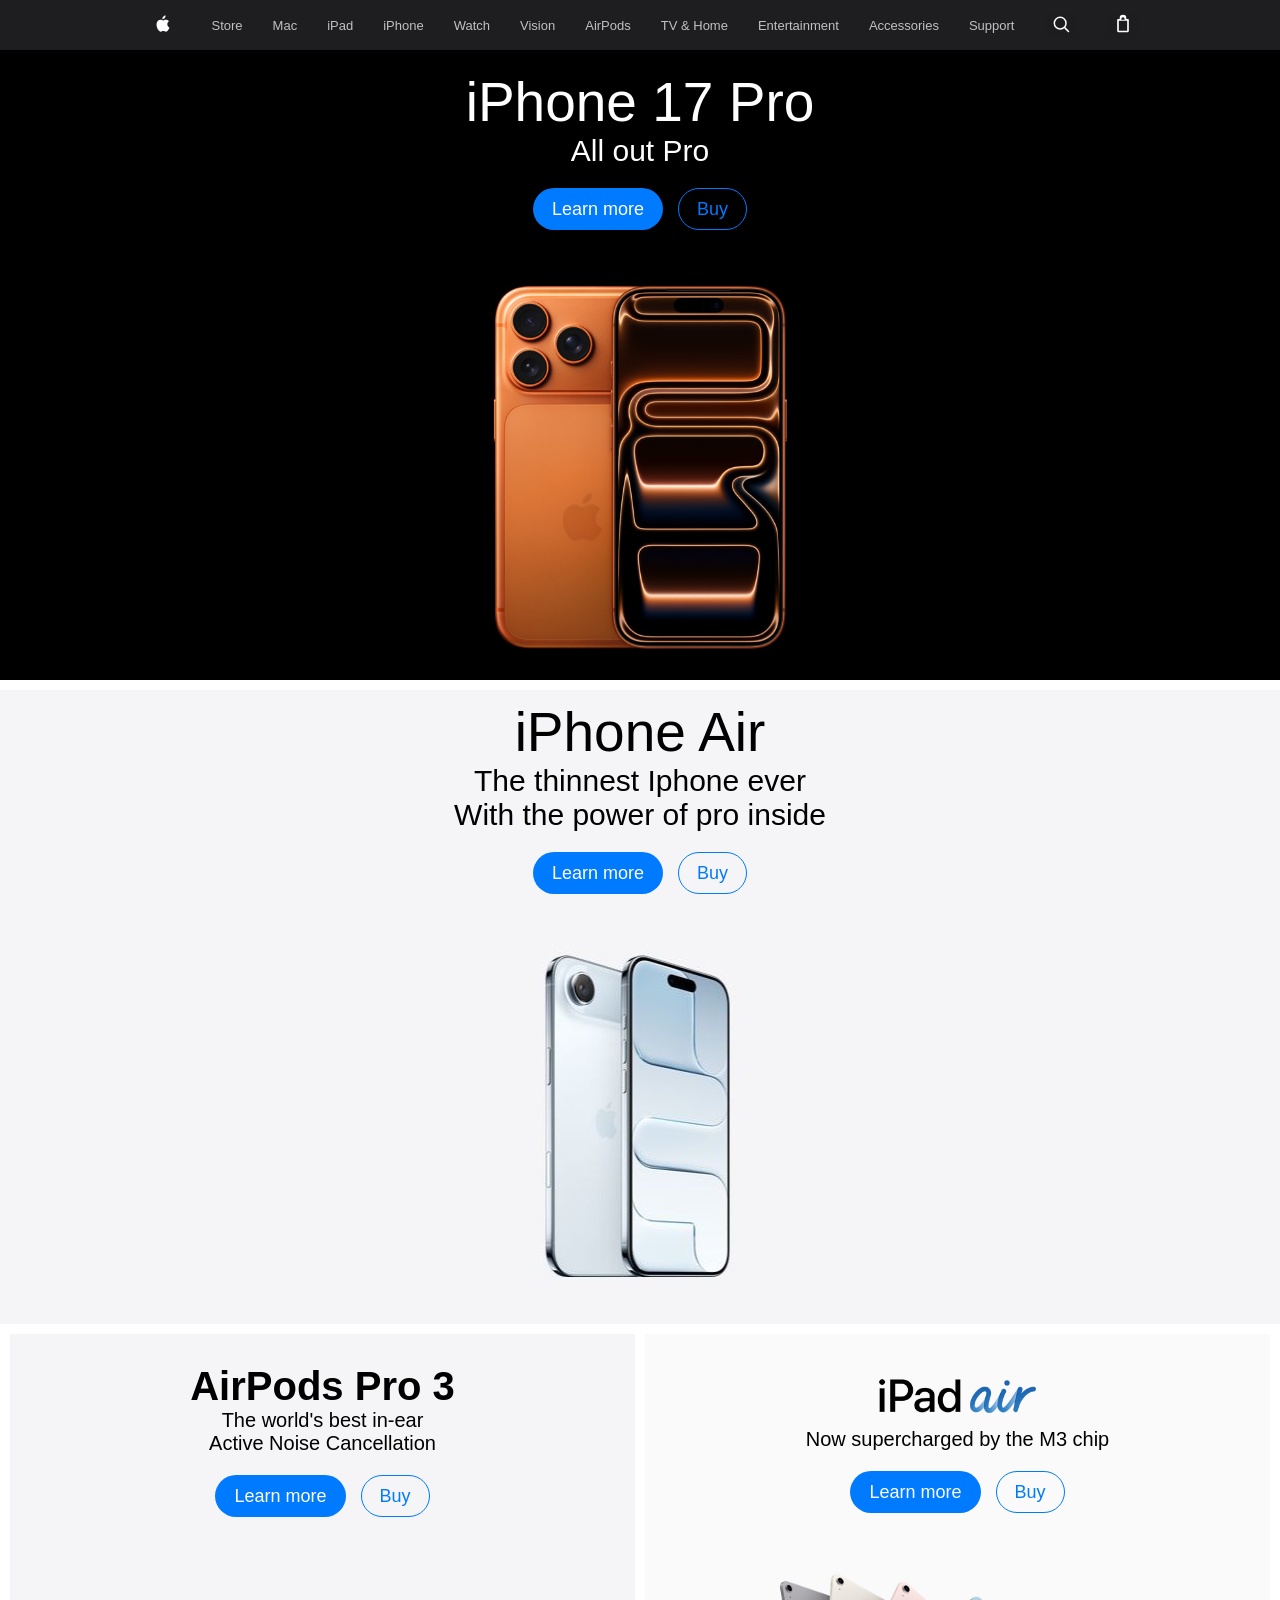
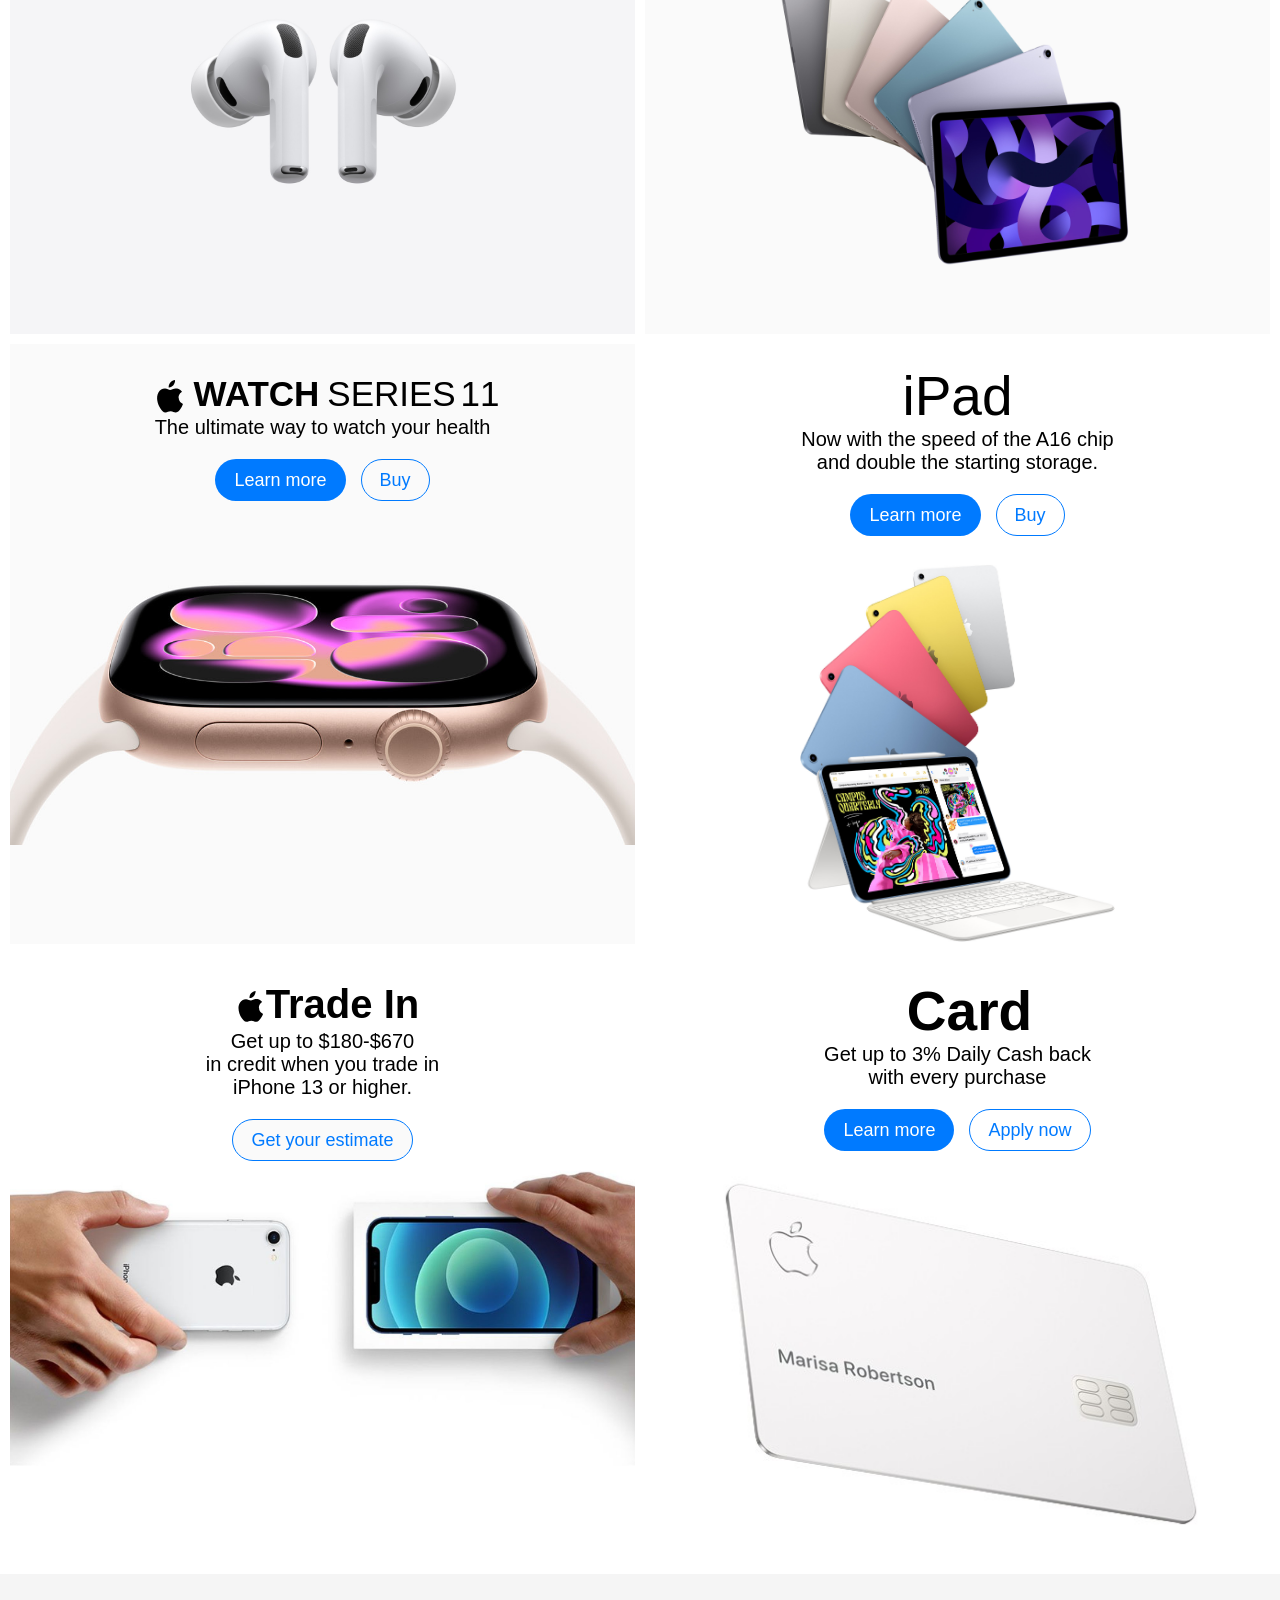
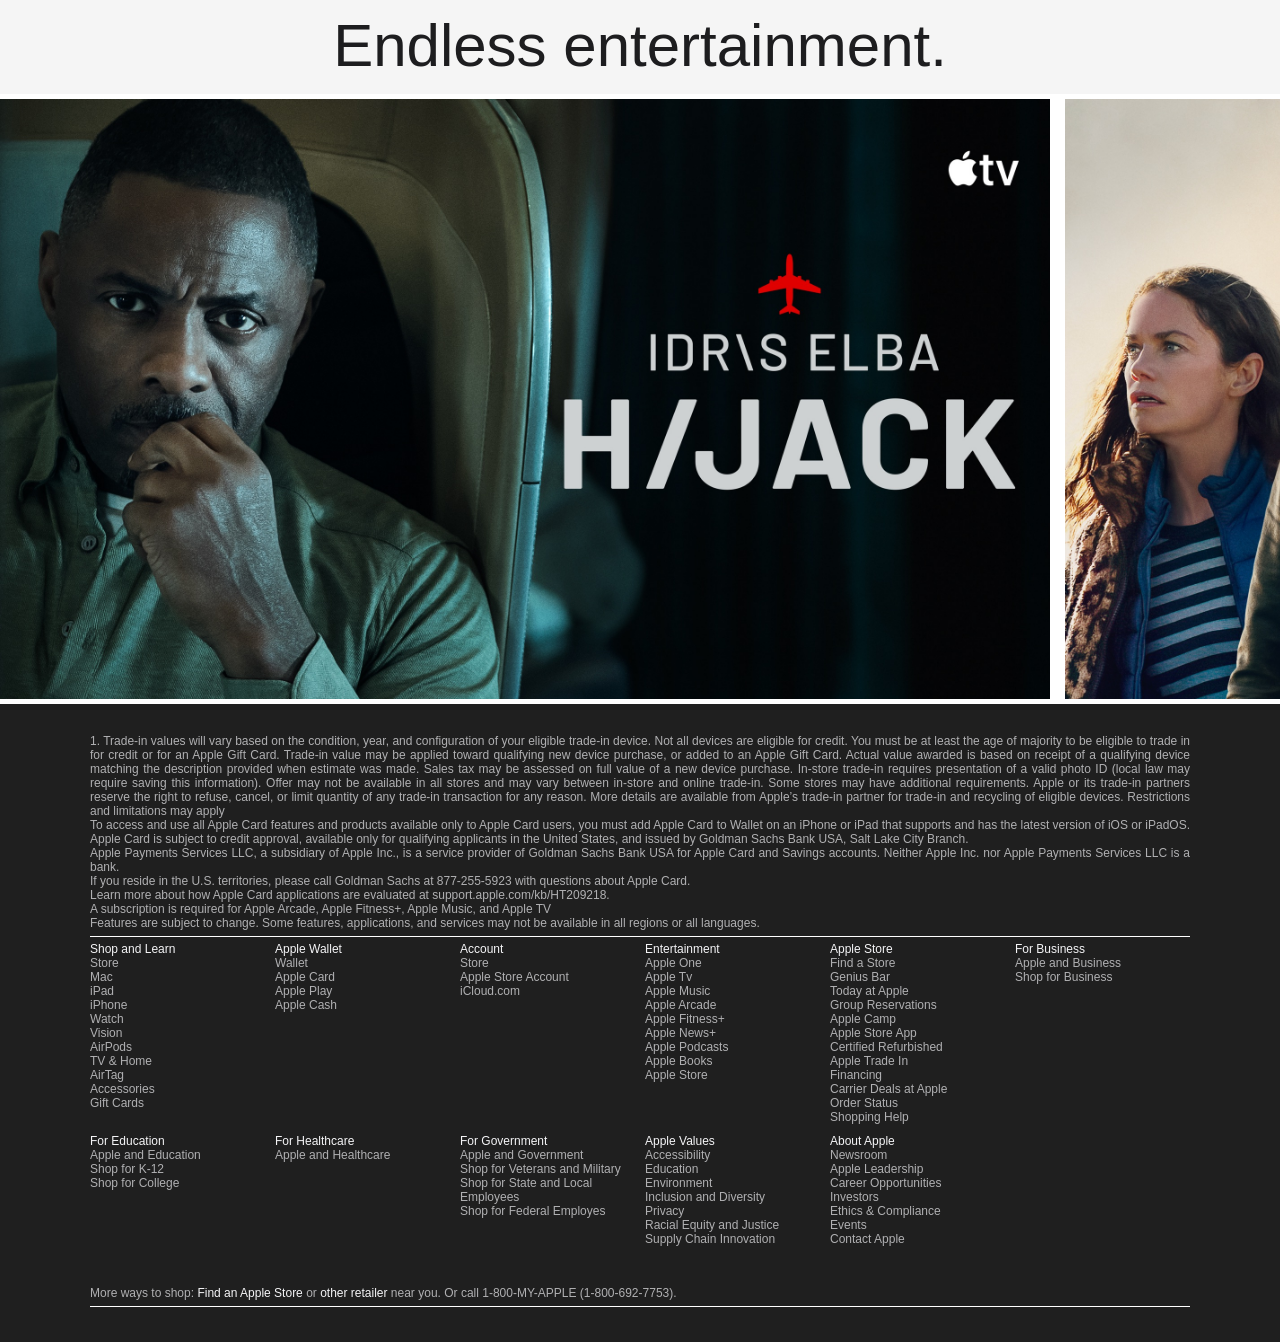
==== index.html @ 79d992a3 "reanamin index" ====
<!DOCTYPE html>
<html lang="en">
<head>
  <meta charset="UTF-8">
  <meta name="viewport" content="width=device-width, initial-scale=1.0">
  <meta property="og:title" content="Apple Practice Front Page">
  <meta property="og:description" content="Practice project of the Apple's front page website by: Rodrigo Silva">
  <meta property="og:url" content="https://mockupappleproject.com/page">  
  <link rel="stylesheet" href="Apple-content.css">
  <link rel="stylesheet" href="Apple-general.css">
  <link rel="stylesheet" href="Apple-header.css">
  <link rel="stylesheet" href="Apple-footer.css">
  <title>Apple Front Page Project</title>
</head>
<body>
  <header>
    <nav class="nav">
      <ul class="nav-list">
        <li><a href="https://www.apple.com/" class="apple-icon-link">
            <svg class="apple-icon" xmlns="http://www.w3.org/2000/svg" viewBox="0 0 24 24" width="24" height="24" fill="#ffffff" >
             <path d="M17.27 12.38c-.02-2.02 1.64-3 1.72-3.05-0.94-1.37-2.4-1.56-2.9-1.58-1.23-.13-2.39.73-3.01.73-.63 0-1.59-.71-2.61-.69-1.34.02-2.57.78-3.25 1.97-1.4 2.42-.36 6 1 7.96.67.96 1.47 2.03 2.53 2 1-.04 1.38-.65 2.59-.65s1.54.65 2.6.63c1.08-.02 1.76-.98 2.42-1.95.77-1.14 1.08-2.25 1.1-2.31-.02 0-2.1-.81-2.1-3.06zM14.69 6.1c.55-.68.92-1.63.82-2.58-.8.03-1.76.54-2.33 1.22-.51.59-.95 1.54-.83 2.46.88.07 1.79-.45 2.34-1.1z"/>
            </svg></a>
        </li>
        <li class="has-drpdwn">
          <a class="nav-item" href="https://www.apple.com/store">Store</a>
          <div class="mega-drp-dwn">
            <div class="inner-drp-dwn">   
              <ul class="lst col-1">
                <li class="lst-tlt">Shop</li>
                <li><a href="https://www.apple.com/store">Shop the Latest</a></li>
                <li><a href="https://www.apple.com/shop/buy-mac">Mac</a></li>
                <li><a href="https://www.apple.com/shop/buy-ipad">iPad</a></li>
                <li><a href="https://www.apple.com/shop/buy-iphone">iPhone</a></li>
                <li><a href="https://www.apple.com/shop/buy-watch">Apple Watch</a></li>
                <li><a href="https://www.apple.com/shop/buy-vision">Apple Vision Pro</a></li>
                <li><a href="https://www.apple.com/shop/airpods/accessories">AirPods</a></li>
                <li><a href="https://www.apple.com/shop/accessories/all">Accessories</a></li>
              </ul>
              <ul class="lst col-2">
                <li class="lst-tlt">Quick Links</li>
                <li><a href="https://www.apple.com/retail/">Find a Store</a></li>
                <li><a href="oDZRrYShIkSfJYSSNmMHMaXmVx_YIRAAAAMmh0dHBzOi8vc2VjdXJlOS5zdG9yZS5hcHBsZS5jb20vc2hvcC9vcmRlci9saXN0fHx8AAIBpLQB7_nMfScSdiYSg__yXMJvbhWqForeuVsyK2klyCc">Order Status</a></li>
                <li><a href="https://www.apple.com/shop/trade-in">Apple Trade In</a></li>
                <li><a href="https://www.apple.com/shop/browse/financing">Financing</a></li>
                <li><a href="https://www.apple.com/shop/personal-setup">Personal Setup</a></li>
              </ul>
              <ul class="lst col-3">
                <li class="lst-tlt">Shop Special Stores</li>
                <li><a href="https://www.apple.com/shop/refurbished">Certified Refurbished</a></li>
                <li><a href="https://www.apple.com/us-edu/store">Education</a></li>
                <li><a href="https://www.apple.com/retail/business/">Business</a></li>
                <li><a href="https://www.apple.com/shop/browse/home/veterans_military">Veterans abd Military</a></li>
                <li><a href="https://www.apple.com/government/">Government</a></li>
              </ul>
            </div>
          </div>          
        </li>
         <li class="has-drpdwn">
          <a class="nav-item" href="https://www.apple.com/mac/" >Mac</a>
           <div class="mega-drp-dwn">
            <div class="inner-drp-dwn">   
              <ul class="lst col-1">
                <li class="lst-tlt">Explore Mac</li>
                <li><a href="https://www.apple.com/mac/">Explore All Mac</a></li>
                <li><a href="https://www.apple.com/macbook-air/">MacBook Air</a></li>
                <li><a href="https://www.apple.com/macbook-pro/">MacBook Pro</a></li>
                <li><a href="https://www.apple.com/imac/">iMac</a></li>
                <li><a href="https://www.apple.com/mac-mini/">Mac Mini</a></li>
                <li><a href="https://www.apple.com/mac-studio/">Mac Studio</a></li>
                <li><a href="https://www.apple.com/mac-pro/">Mac Pro</a></li>
                <li><a href="https://www.apple.com/displays/">Displays</a></li>
                <li class="lst-dtl"><a href="https://www.apple.com/mac/compare/">Compare Mac</a></li>
                <li class="lst-dtl"><a href="https://www.apple.com/mac/mac-does-that/">Switch from PC to Mac</a></li>
              </ul>
              <ul class="lst col-2">
                <li class="lst-tlt">Shop Mac</li>
                <li><a href="https://www.apple.com/shop/buy-mac">Shop Mac</a></li>
                <li><a href="https://www.apple.com/mac/best-mac/#usage">Help Me Choose</a></li>
                <li><a href="https://www.apple.com/shop/mac/accessories">Mac Accessories</a></li>
                <li><a href="https://www.apple.com/shop/trade-in#mac">Apple Trade In</a></li>
                <li><a href="https://www.apple.com/shop/browse/financing">Financing</a></li>
                <li><a href="https://www.apple.com/shop/personal-setup">Personal Setup</a></li>
              </ul>
              <ul class="lst col-3">
                <li class="lst-tlt">More From Mac</li>
                <li><a href="https://support.apple.com/mac?cid=gn-ols-mac-psp-prodfly">Mac Support</a></li>
                <li><a href="https://www.apple.com/applecare/?filter=mac">AppleCare</a></li>
                <li><a href="https://www.apple.com/os/macos/">masOS Tahoe</a></li>
                <li><a href="https://www.apple.com/apple-intelligence/">Apple Intelligence</a></li>
                <li><a href="https://www.apple.com/apps/">Apps By Apple</a></li>
                <li><a href="https://www.apple.com/macos/continuity/">Better with Iphone</a></li>
                <li><a href="https://www.apple.com/icloud/">iCloud+</a></li>
                <li><a href="https://www.apple.com/business/mac-does-that/">Mac for Business</a></li>
                <li><a href="https://www.apple.com/education/">Education</a></li>
              </ul>
            </div>
          </div>
        </li>
        <li class="has-drpdwn">
          <a class="nav-item" href="https://www.apple.com/ipad/">iPad</a>
          <div class="mega-drp-dwn">
            <div class="inner-drp-dwn">   
              <ul class="lst col-1">
                <li class="lst-tlt">Explore iPad</li>
                <li><a href="https://www.apple.com/ipad/">Explore All iPad</a></li>
                <li><a href="https://www.apple.com/ipad-pro/">iPad Pro</a></li>
                <li><a href="https://www.apple.com/ipad-air/">iPad Air</a></li>
                <li><a href="https://www.apple.com/ipad-11/">iPad</a></li>
                <li><a href="https://www.apple.com/ipad-mini/">iPad Mini</a></li>
                <li><a href="https://www.apple.com/apple-pencil/">Apple Pencil</a></li>
                <li><a href="https://www.apple.com/ipad-keyboards/">Keyboards</a></li>
                <li class="lst-dtl"><a href="https://www.apple.com/ipad/compare/">Compare iPad</a></li>
              </ul>
              <ul class="lst col-2">
                <li class="lst-tlt">Shop iPad</li>
                <li><a href="https://www.apple.com/shop/buy-ipad">Shop iPad</a></li>
                <li><a href="https://www.apple.com/shop/ipad/accessories">iPad Accessories</a></li>
                <li><a href="https://www.apple.com/shop/trade-in#ipad">Apple Trade In</a></li>
                <li><a href="https://www.apple.com/shop/browse/financing">Financing</a></li>
                <li><a href="https://www.apple.com/shop/personal-setup">Personal Setup</a></li>
              </ul>
              <ul class="lst col-3">
                <li class="lst-tlt">More From iPad</li>
                <li><a href="https://support.apple.com/ipad?cid=gn-ols-ipad-psp-prodfly">iPad Support</a></li>
                <li><a href="https://www.apple.com/applecare/?filter=ipad">AppleCare</a></li>
                <li><a href="https://www.apple.com/os/ipados/">iPadOS 26</a></li>
                <li><a href="https://www.apple.com/apple-intelligence/">Apple Intelligence</a></li>
                <li><a href="https://www.apple.com/apps/">Apps By Apple</a></li>
                <li><a href="https://www.apple.com/icloud/">iCloud+</a></li>
                <li><a href="https://www.apple.com/education/">Education</a></li>
              </ul>
            </div>
          </div>
        </li>
        <li class="has-drpdwn">
          <a class="nav-item" href="https://www.apple.com/iphone/">iPhone</a>
          <div class="mega-drp-dwn">
            <div class="inner-drp-dwn">   
              <ul class="lst col-1">
                <li class="lst-tlt">Explore iPhone</li>
                <li><a href="https://www.apple.com/iphone/">Explore All iPhone</a></li>
                <li><a href="https://www.apple.com/iphone-17-pro/">iPhone 17 Pro</a></li>
                <li><a href="https://www.apple.com/iphone-air/">iPhone Air</a></li>
                <li><a href="https://www.apple.com/iphone-17/">iPhone 17</a></li>
                <li><a href="https://www.apple.com/shop/buy-iphone/iphone-16">iPhone 16</a></li>
                <li><a href="https://www.apple.com/iphone-16e/">iPhone 16e</a></li>
                <li class="lst-dtl"><a href="https://www.apple.com/iphone/compare/">Compare iPhone</a></li>
                <li class="lst-dtl"><a href="https://www.apple.com/iphone/switch/">Switch from Android</a></li>
              </ul>
              <ul class="lst col-2">
                <li class="lst-tlt">Shop iPhone</li>
                <li><a href="https://www.apple.com/shop/buy-iphone">Shop iPhone</a></li>
                <li><a href="https://www.apple.com/shop/iphone/accessories">iPhone Accessories</a></li>
                <li><a href="https://www.apple.com/shop/trade-in#iphone">Apple Trade In</a></li>
                <li><a href="https://www.apple.com/shop/buy-iphone/carrier-offers">Carrier Deals at Apple</a></li>
                <li><a href="https://www.apple.com/shop/browse/financing">Financing</a></li>
                <li><a href="https://www.apple.com/shop/personal-setup">Personal Setup</a></li>
              </ul>
              <ul class="lst col-3">
                <li class="lst-tlt">More From iPhone</li>
                <li><a href="https://support.apple.com/iphone?cid=gn-ols-iphone-psp-prodfly">iPhone Support</a></li>
                <li><a href="https://www.apple.com/applecare/?filter=iphone">AppleCare</a></li>
                <li><a href="https://www.apple.com/os/ios/">IOS 26</a></li>
                <li><a href="https://www.apple.com/apple-intelligence/">Apple Intelligence</a></li>
                <li><a href="https://www.apple.com/apps/">Apps By Apple</a></li>
                <li><a href="https://www.apple.com/privacy/">Iphone Privacy</a></li>
                <li><a href="https://www.apple.com/macos/continuity/">Better with Mac</a></li>
                <li><a href="https://www.apple.com/icloud/">iCloud+</a></li>
                <li><a href="https://www.apple.com/wallet/">Wallet, Pay, Card</a></li>
                <li><a href="https://www.apple.com/siri/">Siri</a></li>
              </ul>
            </div>
          </div>
        </li>
        <li class="has-drpdwn">
          <a class="nav-item" href="https://www.apple.com/watch/">Watch</a>
          <div class="mega-drp-dwn">
            <div class="inner-drp-dwn">   
              <ul class="lst col-1">
                <li class="lst-tlt">Explore Watch</li>
                <li><a href="#">Explore All Apple Watch</a></li>
                <li><a href="#">Apple Watch Series 11</a></li>
                <li><a href="#">Apple Watch SE3</a></li>
                <li><a href="#">Apple Watch Ultra 3</a></li>
                <li><a href="#">Apple Watch Nike</a></li>
                <li><a href="#">Apple Watch Hermès</a></li>
                <li class="lst-dtl"><a href="#">Compare Watch</a></li>
                <li class="lst-dtl"><a href="#">Why Apple Watch</a></li>
              </ul>
              <ul class="lst col-2">
                <li class="lst-tlt">Shop Watch</li>
                <li><a href="#">Shop Apple Watch</a></li>
                <li><a href="#">Apple Watch Bands</a></li>
                <li><a href="#">Apple Watch Accessories</a></li>
                <li><a href="#">Apple Trade In</a></li>
                <li><a href="#">Financing</a></li>
                <li><a href="#">Personal Setup</a></li>
              </ul>
              <ul class="lst col-3">
                <li class="lst-tlt">More From Watch</li>
                <li><a href="#">Apple Watch Support</a></li>
                <li><a href="#">AppleCare</a></li>
                <li><a href="#">watchOS 26</a></li>
                <li><a href="#">Apple Watch for Your Kids</a></li>
                <li><a href="#">Apps By Apple</a></li>
                <li><a href="#">Apple Fitness+</a></li>
                <li><a href="#">Better with Mac</a></li>
              </ul>
            </div>
          </div>
        </li>
        <li class="has-drpdwn">
          <a class="nav-item" href="https://www.apple.com/apple-vision-pro/">Vision</a>
                    <div class="mega-drp-dwn">
            <div class="inner-drp-dwn">   
              <ul class="lst col-1">
                <li class="lst-tlt">Explore Vision</li>
                <li><a href="#">Explore Apple Vision Pro</a></li>
                <li class="lst-dtl"><a href="#">Tech Specs</a></li>
              </ul>
              <ul class="lst col-2">
                <li class="lst-tlt">Shop Vision</li>
                <li><a href="#">Shop Apple Vision Pro</a></li>
                <li><a href="#">Apple Vision Pro Accessories</a></li>
                <li><a href="#">Book a Demo</a></li>
                <li><a href="#">Financing</a></li>
                <li><a href="#">Personal Setup</a></li>
              </ul>
              <ul class="lst col-3">
                <li class="lst-tlt">More From Vision</li>
                <li><a href="#">Apple Vision Pro Support</a></li>
                <li><a href="#">AppleCare</a></li>
                <li><a href="#">visionOS 26</a></li>
              </ul>
            </div>
          </div>
        </li>
        <li class="has-drpdwn">
          <a class="nav-item" href="https://www.apple.com/airpods/">AirPods</a>
          <div class="mega-drp-dwn">
            <div class="inner-drp-dwn">   
              <ul class="lst col-1">
                <li class="lst-tlt">Explore AirPods</li>
                <li><a href="#">Explore All AirPods</a></li>
                <li><a href="#">AirPods 4</a></li>
                <li><a href="#">AirPods Pro 3</a></li>
                <li><a href="#">AirPods Max</a></li>
                <li class="lst-dtl"><a href="#">Compare AirPods</a></li>
              </ul>
              <ul class="lst col-2">
                <li class="lst-tlt">Shop AirPods</li>
                <li><a href="#">Shop AirPods</a></li>
                <li><a href="#">AirPods Accessories</a></li>
              </ul>
              <ul class="lst col-3">
                <li class="lst-tlt">More From AirPods</li>
                <li><a href="#">AirPods Support</a></li>
                <li><a href="#">AppleCare</a></li>
                <li><a href="#">Hearing Health</a></li>
                <li><a href="#">Apple Music</a></li>
                <li><a href="#">Apps Fitness+</a></li>
              </ul>
            </div>
          </div>
        </li>
        <li class="has-drpdwn">
          <a class="nav-item" href="https://www.apple.com/tv-home/">TV & Home</a>
          <div class="mega-drp-dwn">
            <div class="inner-drp-dwn">   
              <ul class="lst col-1">
                <li class="lst-tlt">Explore Tv & Home</li>
                <li><a href="#">Explore TV & Home</a></li>
                <li><a href="#">Apple Tv 4K</a></li>
                <li><a href="#">HomePod</a></li>
                <li><a href="#">HomePod mini</a></li>
              </ul>
              <ul class="lst col-2">
                <li class="lst-tlt">Shop TV & Home</li>
                <li><a href="#">Shop Apple TV 4K</a></li>
                <li><a href="#">Shop HomePod</a></li>
                <li><a href="#">Shop HomePod mini</a></li>
                <li><a href="#">Shop Siri Remote</a></li>
                <li><a href="#">TV & Acessories</a></li>
                </ul>
              <ul class="lst col-3">
                <li class="lst-tlt">More From TV & Home</li>
                <li><a href="#">Apple TV Support</a></li>
                <li><a href="#">HomePod Support</a></li>
                <li><a href="#">AppleCare for Apple TV</a></li>
                <li><a href="#">AppleCare for HomePod</a></li>
                <li><a href="#">Apple TV app</a></li>
                <li><a href="#">Home app</a></li>
                <li><a href="#">Apple TV</a></li>
                <li><a href="#">Apple Music</a></li>
                <li><a href="#">Siri</a></li>
                <li><a href="#">AirPlay</a></li>
              </ul>
            </div>
          </div>
        </li>
        <li class="has-drpdwn">
          <a class="nav-item" href="https://www.apple.com/services/">Entertainment</a>          
          <div class="mega-drp-dwn">
            <div class="inner-drp-dwn">   
              <ul class="lst col-1">
                <li class="lst-tlt">Explore Entertainment</li>
                <li><a href="#">Explore Entertainment</a></li>
                <li><a href="#">Apple One</a></li>
                <li><a href="#">Apple Tv</a></li>
                <li><a href="#">Apple Music</a></li>
                <li><a href="#">Apple Arcade</a></li>
                <li><a href="#">Apple Fitness+</a></li>
                <li><a href="#">Apple News+</a></li>
                <li><a href="#">Apple Podcasts</a></li>
                <li><a href="#">Apple Books</a></li>
                <li><a href="#">Apple Store</a></li>
              </ul>
              <ul class="lst col-2">
                <li class="lst-tlt">Support</li>
                <li><a href="#">Apple TV Support</a></li>
                <li><a href="#">Apple Music Support</a></li>
              </ul>
            </div>
          </div>
        </li>
        <li class="has-drpdwn">
          <a class="nav-item" href="https://www.apple.com/shop/accessories/all">Accessories</a>
          <div class="mega-drp-dwn">
              <div class="inner-drp-dwn">   
              <ul class="lst col-1">
                <li class="lst-tlt">Shop Entertainment</li>
                <li><a href="#">Shop All Accessories</a></li>
                <li><a href="#">Mac</a></li>
                <li><a href="#">iPad</a></li>
                <li><a href="#">iPhone</a></li>
                <li><a href="#">Apple Watch</a></li>
                <li><a href="#">Apple Vision Pro</a></li>
                <li><a href="#">AirPods</a></li>
                <li><a href="#">TV & Home</a></li>
              </ul>
              <ul class="lst col-2">
                <li class="lst-tlt">Explore Accessories</li>
                <li><a href="#">Made by Apple</a></li>
                <li><a href="#">Beats</a></li>
                <li><a href="#">AirTag</a></li>
                <li><a href="#">Assistive Technologies</a></li>
              </ul>
            </div>
          </div>
        </li>
        <li class="has-drpdwn">
          <a class="nav-item" href="https://support.apple.com/">Support</a>
          <div class="mega-drp-dwn">
            <div class="inner-drp-dwn">   
              <ul class="lst col-1">
                <li class="lst-tlt">Explore Support</li>
                <li><a href="#">iPhone</a></li>
                <li><a href="#">Mac</a></li>
                <li><a href="#">iPad</a></li>
                <li><a href="#">Watch</a></li>
                <li><a href="#">Apple Vision Pro</a></li>
                <li><a href="#">AirPods</a></li>
                <li><a href="#">Watch</a></li>
                <li><a href="#">TV</a></li> 
                <li class="lst-dtl"><a href="#">Explore Support</a></li>
              </ul>
              <ul class="lst col-2">
                <li class="lst-tlt">Get Help</li>
                <li><a href="#">Community</a></li>
                <li><a href="#">Check Coverage</a></li>
                <li><a href="#">Genius Bar</a></li>
                <li><a href="#">Repair</a></li>
                </ul>
              <ul class="lst col-3">
                <li class="lst-tlt">Helpful Topics</li>
                <li><a href="#">Get AppleCare</a></li>
                <li><a href="#">Apple Account and Password</a></li>
                <li><a href="#">Billing & Subscriptions</a></li>
                <li><a href="#">Accessibility</a></li>
              </ul>
            </div>
          </div>
        </li>
        <li class="has-drpdwn2">
        <button class="icon-btn" type="button" aria-label="Search">
        <svg class="apple-icon-2" xmlns="http://www.w3.org/2000/svg" viewBox="0 0 24 24" tabindex="0" aria-label="Search">
         <circle cx="11" cy="11" r="7" stroke="white" stroke-width="1.8" fill="none"/>
         <line x1="16.65" y1="16.65" x2="21" y2="21" stroke="white" stroke-width="1.8" stroke-linecap="round"/>
        </svg>
        </button>
        <div class="mega-drp-dwn">
          <div class="inner-drp-dwn2">
            <div class="ctn">
            <svg class="apple-icon-3" xmlns="http://www.w3.org/2000/svg" viewBox="0 0 24 24">
              <circle cx="11" cy="11" r="7" stroke="black" stroke-width="1.8" fill="none"/>
              <line x1="16.65" y1="16.65" x2="21" y2="21" stroke="black" stroke-width="1.8" stroke-linecap="round"/>
            </svg>
            <input type="text" class="src-src-bar" placeholder="Search apple.com">
            </div>
            <ul class="lst">
              <li class="lst-tlt">Quick Links</li>
              <li><a href="#">Find a Store</a></li>
              <li><a href="#">Apple Vision Pro</a></li>
              <li><a href="#">AirPods</a></li>
              <li><a href="#">Apple Inteligence</a></li>
              <li><a href="#">Apple Trade In</a></li>
            </ul>
          </div>
        </div>
        </li>
        <li class="has-drpdwn2">
          <button class="icon-btn" type="button" aria-label="Bag">
          <svg class="apple-icon-2" xmlns="http://www.w3.org/2000/svg" viewBox="0 0 24 24" tabindex="0" aria-label="Bag">
          <path d="M18 6h-2V5a4 4 0 0 0-8 0v1H6a1 1 0 0 0-1 1v13a2 2 0 0 0 2 2h10a2 2 0 0 0 2-2V7a1 1 0 0 0-1-1zm-6-2a2 2 0 0 1 2 2v1h-4V6a2 2 0 0 1 2-2zm5 16H7V8h10v12z" fill="white"/>
          </svg>
        </button>
        <div class="mega-drp-dwn">
          <div class="inner-drp-dwn2">
            <div class="ctn-2">
              <h2 class="ctn-2-h">Your Bag is empty</h2>
              <p class="ctn-2-p"><a href="#">Sign in</a> to see if you have any saved items</p>
            </div>
            <ul class="lst">
              <li class="lst-tlt">My Profile</li>
              <li><a href="#">Orders</a></li>
              <li><a href="#">Your Saves</a></li>
              <li><a href="#">Account</a></li>
              <li><a href="#">Sign In</a></li>
            </ul>
          </div>
        </div>
        </li>
    </ul>
    </nav>

    <!-- the bag and the search button should be an ancor tag for the accessibility-->
  </header>

  <main>
    
    <section class="section-1">
       
      <div class="img-div">
        <a href="https://www.apple.com/iphone-17-pro/" class="hero-click">          
        <img src="iphone-images/Apple-iPhone-17-Pro.jpg" alt="Iphone 17 Pro" class="iphone-17-pro-img">
        </a> 
      </div>

      <div class="presentation-div">
        <a href="https://www.apple.com/iphone-17-pro/" class="hero-click"> 
          <div class="intro-div">
          
            <h1 class="name">
             iPhone 17 Pro
            </h1>
            <p class="description">
             All out Pro
            </p>

          </div>
        </a>
        <div class="btn-div">

          <a class="btn btn-primary" href="https://www.apple.com/iphone-17-pro/">
            Learn more
          </a>
          <a class="btn btn-buy" href="https://www.apple.com/iphone-17-pro/">
            Buy
          </a>
        
        </div>
      </div>
       

    </section>

    <section class="section-2">

      <div class="img-div">

        <a href="https://www.apple.com/iphone-air/" class="hero-click" >
        <img src="iphone-images/iphone-air.jpeg" alt="Iphone Air" class="iphone-air-img">
        </a>

      </div>

      <div class="presentation-div">

        <a href="https://www.apple.com/iphone-air/" class="hero-click" >
          <div class="intro-div"> 

            <h2 class="name">
              iPhone Air
            </h2>
           <p class="description">
             The thinnest Iphone ever
             <br>
              With the power of pro inside
            </p>

          </div>
        </a>  
        <div class="btn-div">

          <a class="btn btn-primary" href="https://www.apple.com/iphone-air/">
           Learn more
          </a>
         <a class="btn btn-buy" href="https://www.apple.com/iphone-air/">
            Buy
         </a>
        </div>
      </div>
    
     </section>

    <!-- section 3 -->
     
    <!-- section 3 is with display grid-->
   

    <section class="grid">

      <!-- grid block 1-->

      <div class="block-1 ">
        
        <div class="img-div">
          <a class="hero-click" href="https://www.apple.com/airpods-pro/">
            <img class ="airpods3-img" src="iphone-images/airpods-pro-3.jpeg" alt="AirPods Pro 3">
          </a>
        </div>

        <div class="presentation-div">
          <a class="hero-click" href="https://www.apple.com/airpods-pro/">
            <div class="intro-div">
              <h2 class="name" >
                AirPods Pro 3
              </h2>

              <p class="description" >
                The world's best in-ear
              <br>
                Active Noise Cancellation
              </p>
            </div>
          </a>

          <div class="btn-div">

            <a class="btn btn-primary" href="https://www.apple.com/airpods-pro/">
             Learn more
            </a>
            <a class="btn btn-buy" href="https://www.apple.com/airpods-pro/">
             Buy
            </a>
          </div>

        </div>

      </div>

      <!-- grid block 2-->

      <div class="block-2">

        <div class="img-div">
          <a class="hero-click" href="https://www.apple.com/ipad-air/">
            <img class ="ipadair-img" src="iphone-images/ipad-air-big.jpeg" alt="IpadAir">
          </a>
        </div>

        <div class="presentation-div">
          <a href="#" class="hero-click">
            <div class="intro-div">
              <h2 class="name" >
                  <img class ="ipad-air-text-img" src="iphone-images/air-image.jpeg" alt="IpadAir"
                  class="ipad-text-img">
              </h2>
              <p class="description" >
                Now supercharged by the M3 chip
              </p>
            </div>
          </a>
          <div class="btn-div">

            <a class="btn btn-primary" href="https://www.apple.com/ipad-air/">
              Learn more
            </a>
            <a class="btn btn-buy" href="https://www.apple.com/ipad-air/">
              Buy
            </a>
          </div>

        </div>
      </div>

      <!-- grid block 3-->

      <div class="block-3">

         <div class="img-div">
          <a class="hero-click" href="https://www.apple.com/apple-watch-series-11/">
            <img class ="apple-watch-11-img" src="iphone-images/apple-watch-11.jpeg" alt="Apple Watch Series 11">
          </a>
        </div>

        <div class="presentation-div">
          <a class="hero-click" href="https://www.apple.com/apple-watch-series-11/">
            <div class="intro-div">
              <h2 class="name" style=" font-weight:650;   font-size:35px;" >
                <svg class="apple-icon" xmlns="http://www.w3.org/2000/svg" viewBox="1 0.5 20 21"   width="30" height="42" fill="black">
                <path d="M17.27 12.38c-.02-2.02 1.64-3 1.72-3.05-0.94-1.37-2.4-1.56-2.9-1.58-1.23-.13-2.39.73-3.01.73-.63 0-1.59-.71-2.61-.69-1.34.02-2.57.78-3.25 1.97-1.4 2.42-.36 6 1 7.96.67.96 1.47 2.03 2.53 2 1-.04 1.38-.65 2.59-.65s1.54.65 2.6.63c1.08-.02 1.76-.98 2.42-1.95.77-1.14 1.08-2.25 1.1-2.31-.02 0-2.1-.81-2.1-3.06zM14.69 6.1c.55-.68.92-1.63.82-2.58-.8.03-1.76.54-2.33 1.22-.51.59-.95 1.54-.83 2.46.88.07 1.79-.45 2.34-1.1z"/>
                </svg>
                WATCH 
                <span class="watch-span" style="    font-weight:400;">SERIES 11</span>
              </h2>

              <p class="description">
                The ultimate way to watch your health
              </p>
            </div>
          </a>
          <div class="btn-div">

            <a class="btn btn-primary" href="https://www.apple.com/apple-watch-series-11/">
            Learn more
            </a>
            <a class="btn btn-buy" href="https://www.apple.com/apple-watch-series-11/">
              Buy            
            </a>
          </div>
        </div>
      </div>

      <!-- grid block 4-->

      <div class="block-4">

        <div class="img-div">
          <a class="hero-click" href="#">
            <img class ="new-ipad-img" src="iphone-images/ipad.jpeg" alt="The new iPad 2026">
          </a>
        </div>

        <div class="presentation-div">

          <a class="hero-click" href="https://www.apple.com/ipad-11/">
            <div class="intro-div">
              <h2 class="name">
                iPad
              </h2>
              <p class="description">
                Now with the speed of the A16 chip
                <br>
                and double the starting storage.
              </p>
            </div>
          </a>

          <div class="btn-div">

            <a class="btn btn-primary" href="https://www.apple.com/ipad-11/">
              Learn more
            </a>
            <a class="btn btn-buy" href="https://www.apple.com/ipad-11/">
              Buy
            </a>
          </div>
        </div>
      </div>

      <!-- grid block 5-->

      <div class="block-5">

        <div class="img-div">
          <a class="hero-click" href="https://www.apple.com/shop/trade-in">
            <img class ="trade-in-img" src="iphone-images/trade-in.jpeg" alt="Trade In">
          </a>
        </div>

        <div class="presentation-div">

          <a href="#" class="hero-click">
            <div class="intro-div">
              <h2 class="name">
              <svg class="apple-icon" xmlns="http://www.w3.org/2000/svg" viewBox="0 -1.9 21 25" width="37" height="51" fill="black">
              <path d="M17.27 12.38c-.02-2.02 1.64-3 1.72-3.05-0.94-1.37-2.4-1.56-2.9-1.58-1.23-.13-2.39.73-3.01.73-.63 0-1.59-.71-2.61-.69-1.34.02-2.57.78-3.25 1.97-1.4 2.42-.36 6 1 7.96.67.96 1.47 2.03 2.53 2 1-.04 1.38-.65 2.59-.65s1.54.65 2.6.63c1.08-.02 1.76-.98 2.42-1.95.77-1.14 1.08-2.25 1.1-2.31-.02 0-2.1-.81-2.1-3.06zM14.69 6.1c.55-.68.92-1.63.82-2.58-.8.03-1.76.54-2.33 1.22-.51.59-.95 1.54-.83 2.46.88.07 1.79-.45 2.34-1.1z"/>
              </svg>
              Trade In
              </h2>

              <p class="description">
              Get up to $180-$670
              <br>
              in credit when you trade in
              <br>
              iPhone 13 or higher.
              </p>

            </div>
          </a>
          <div class="btn-div">

            <a class="btn btn-buy" href="https://www.apple.com/shop/trade-in">
              Get your estimate
            </a>

          </div>
        </div>
      </div>
       <!-- grid block 6-->

      <div class="block-6">

          <div class="img-div">
            <a class="hero-click" href="https://www.apple.com/apple-card/">
              <img class ="credit-card-img" src="iphone-images/apple-credit-card.jpeg" alt="Credit Card">
            </a>
          </div>

        <div class="presentation-div">

          <a class="hero-click" href="https://www.apple.com/apple-card/">
            <div class="intro-div">

              <h2 class="name" style="margin: 0; padding: 0; font-size: 55px; text-align:center;">
              <svg class="apple-icon-8" xmlns="http://www.w3.org/ 2000/svg" viewBox="0 0 24 24" width="24" height="24" fill="#ffffff">
                <path d="M17.27 12.38c-.02-2.02 1.64-3 1.72-3.05-0.94-1.37-2.4-1.56-2.9-1.58-1.23-.13-2.39.73-3.01.73-.63 0-1.59-.71-2.61-.69-1.34.02-2.57.78-3.25 1.97-1.4 2.42-.36 6 1 7.96.67.96 1.47 2.03 2.53 2 1-.04 1.38-.65 2.59-.65s1.54.65 2.6.63c1.08-.02 1.76-.98 2.42-1.95.77-1.14 1.08-2.25 1.1-2.31-.02 0-2.1-.81-2.1-3.06zM14.69 6.1c.55-.68.92-1.63.82-2.58-.8.03-1.76.54-2.33 1.22-.51.59-.95 1.54-.83 2.46.88.07 1.79-.45 2.34-1.1z"/>
                </svg>
                Card
              </h2>

              <p class="description">
                Get up to 3% Daily Cash back
                <br>
                with every purchase
              </p>
            </div>
          </a>

          <div class="btn-div">

            <a class="btn btn-primary" href="https://www.apple.com/apple-card/">
              Learn more
            </a>
            <a class="btn btn-buy" href="https://www.apple.com/apple-card/">
              Apply now
            </a>

          </div>
        </div>
      </div>

    </section>

           <!-- -----GRID SECTION OVER---------- -->


    <section class="slide-section">

      <div class="section-presentation">

        <h2>Endless entertainment.</h2> 

      </div>

      <div class="slider">
          <div class="slide-track">

            <article class="slide">
              <img src="apple-tv-img/tv-img-1.jpeg" alt="Apple TV Show" >
            </article>

            <article class="slide">
              <img src="apple-tv-img/tv-img-2.jpeg" alt="Apple TV Show" >
            </article>

            <article class="slide">
              <img src="apple-tv-img/tv-img-3.jpeg" alt="Apple TV Show">
            </article>

            <article class="slide">
              <img src="apple-tv-img/tv-img-4.jpeg" alt="Apple TV Show">
            </article>

            <article class="slide">
              <img src="apple-tv-img/tv-img-5.jpeg" alt="Apple TV Show">
            </article>

                <article class="slide">
              <img src="apple-tv-img/tv-img-1.jpeg" alt="Apple TV Show" >
            </article>

            <article class="slide">
              <img src="apple-tv-img/tv-img-2.jpeg" alt="Apple TV Show" >
            </article>

            <article class="slide">
              <img src="apple-tv-img/tv-img-3.jpeg" alt="Apple TV Show">
            </article>

            <article class="slide">
              <img src="apple-tv-img/tv-img-4.jpeg" alt="Apple TV Show">
            </article>

            <article class="slide">
              <img src="apple-tv-img/tv-img-5.jpeg" alt="Apple TV Show">
            </article>
            
          </div> 
      </div>

    </section> 
    </main>
    
    <footer>

      <div class="info-position">
      <div class="info-text">
        <p>1. Trade‑in values will vary based on the condition, year, and configuration of your eligible trade‑in device. Not all devices are eligible for credit. You must be at least the age of majority to be eligible to trade in for credit or for an Apple Gift Card. Trade‑in value may be applied toward qualifying new device purchase, or added to an Apple Gift Card. Actual value awarded is based on receipt of a qualifying device matching the description provided when estimate was made. Sales tax may be assessed on full value of a new device purchase. In‑store trade‑in requires presentation of a valid photo ID (local law may require saving this information). Offer may not be available in all stores and may vary between in‑store and online trade‑in. Some stores may have additional requirements. Apple or its trade‑in partners reserve the right to refuse, cancel, or limit quantity of any trade‑in transaction for any reason. More details are available from Apple’s trade-in partner for trade‑in and recycling of eligible devices. Restrictions and limitations may apply
        </p>
        <p>
        To access and use all Apple Card features and products available only to Apple Card users, you must add Apple Card to Wallet on an iPhone or iPad that supports and has the latest version of iOS or iPadOS. Apple Card is subject to credit approval, available only for qualifying applicants in the United States, and issued by Goldman Sachs Bank USA, Salt Lake City Branch.
        </p>
        <p>
        Apple Payments Services LLC, a subsidiary of Apple Inc., is a service provider of Goldman Sachs Bank USA for Apple Card and Savings accounts. Neither Apple Inc. nor Apple Payments Services LLC is a bank.
        </p>
        <p>
        If you reside in the U.S. territories, please call Goldman Sachs at 877-255-5923 with questions about Apple Card.
        </p>
        <p>
        Learn more about how Apple Card applications are evaluated at support.apple.com/kb/HT209218.
        </p>
        <p>
        A subscription is required for Apple Arcade, Apple Fitness+, Apple Music, and Apple TV
        </p>
        <p>
        Features are subject to change. Some features, applications, and services may not be available in all regions or all languages.
        </p>
      </div>
      
      <hr>
      <div class="more-list">
      <ul>
        <li>Shop and Learn</li>
        <li><a href="https://www.apple.com/store">Store</a></li>
        <li><a href="https://www.apple.com/mac/">Mac</a></li>
        <li><a href="https://www.apple.com/ipad/">iPad</a></li>
        <li><a href="https://www.apple.com/iphone/">iPhone</a></li>
        <li><a href="https://www.apple.com/watch/">Watch</a></li>
        <li><a href="https://www.apple.com/apple-vision-pro/">Vision</a></li>
        <li><a href="https://www.apple.com/airpods/">AirPods</a></li>
        <li><a href="https://www.apple.com/tv-home/">TV & Home</a></li>
        <li><a href="https://www.apple.com/airtag/">AirTag</a></li>
        <li><a href="https://www.apple.com/shop/accessories/all">Accessories</a></li>
        <li><a href="https://www.apple.com/shop/gift-cards">Gift Cards</a></li>
      </ul>
      <ul>
        <li>Apple Wallet</li>
        <li><a href="https://www.apple.com/wallet/">Wallet</a></li>
        <li><a href="https://www.apple.com/apple-card/">Apple Card</a></li>
        <li><a href="https://www.apple.com/apple-pay/">Apple Play</a></li>
        <li><a href="https://www.apple.com/apple-cash/">Apple Cash</a></li>
      </ul>
       <ul>
        <li>Account</li>
        <li><a href="https://www.apple.com/apple-cash/">Store</a></li>
        <li><a href="https://secure7.store.apple.com/shop/signIn/account?ssi=4AAABm3n0qW8BIC3afKj_i3B5Ss28-zqDa7X8sgKi5J7pT69kLxsM7wuyAAAANGh0dHBzOi8vc2VjdXJlNy5zdG9yZS5hcHBsZS5jb20vc2hvcC9hY2NvdW50L2hvbWV8fHwAAgG2_Isr5ThUWoYwJr8kHgHy0sg5FTDaml9qJ2GLcMRyGA">Apple Store Account</a></li>
        <li><a href="https://www.icloud.com/">iCloud.com</a></li>
      </ul>
      <ul>
        <li>Entertainment</li>
        <li><a href="https://www.apple.com/apple-one/">Apple One</a></li>
        <li><a href="https://www.apple.com/apple-tv/">Apple Tv</a></li>
        <li><a href="https://www.apple.com/apple-music/">Apple Music</a></li>
        <li><a href="https://www.apple.com/apple-arcade/">Apple Arcade</a></li>
        <li><a href="https://www.apple.com/apple-fitness-plus/">Apple Fitness+</a></li>
        <li><a href="https://www.apple.com/apple-news/">Apple News+</a></li>
        <li><a href="https://www.apple.com/apple-podcasts/">Apple Podcasts</a></li>
        <li><a href="https://www.apple.com/apple-books/">Apple Books</a></li>
        <li><a href="https://www.apple.com/app-store/">Apple Store</a></li>
      </ul>
      <ul>
        <li>Apple Store</li>
        <li><a href="https://www.apple.com/retail/">Find a Store</a></li>
        <li><a href="https://www.apple.com/retail/geniusbar/">Genius Bar</a></li>
        <li><a href="https://www.apple.com/today/">Today at Apple</a></li>
        <li><a href="https://www.apple.com/today/groups/">Group Reservations</a></li>
        <li><a href="https://www.apple.com/today/camp/">Apple Camp</a></li>
        <li><a href="https://apps.apple.com/us/app/apple-store/id375380948">Apple Store App</a></li>
        <li><a href="https://www.apple.com/shop/refurbished">Certified Refurbished</a></li>
        <li><a href="https://www.apple.com/shop/trade-in">Apple Trade In</a></li>
        <li><a href="https://www.apple.com/shop/browse/financing">Financing</a></li>
        <li><a href="https://www.apple.com/shop/buy-iphone/carrier-offers">Carrier Deals at Apple</a></li>
        <li><a href="4AAABm3n7Xx8BIK8nSigoKe_UMNassEEOa29oLzhltF8uW7SDsWPuOFxjAAAAMmh0dHBzOi8vc2VjdXJlNy5zdG9yZS5hcHBsZS5jb20vc2hvcC9vcmRlci9saXN0fHx8AAIBw9FTVHCbu0ig0AwGjkDa9975GJ5FrLQrGDYgLyTijk4">Order Status</a></li>
        <li><a href="https://www.apple.com/shop/help">Shopping Help</a></li>
      </ul>
      <ul>
        <li>For Business</li>
        <li><a href="https://www.apple.com/business/">Apple and Business</a></li>
        <li><a href="https://www.apple.com/retail/business/">Shop for Business</a></li>
      </ul>
      <ul>
        <li>For Education</li>
        <li><a href="https://www.apple.com/education/">Apple and Education</a></li>
        <li><a href="https://www.apple.com/education/k12/#how-to-buy">Shop for K-12</a></li>
        <li><a href="https://www.apple.com/us-edu/store">Shop for College</a></li>
      </ul>
      <ul>
        <li>For Healthcare</li>
        <li><a href="https://www.apple.com/healthcare/">Apple and Healthcare</a></li>
      </ul>
      <ul>
        <li>For Government</li>
        <li><a href="https://www.apple.com/government/">Apple and Government</a></li>
        <li><a href="https://www.apple.com/us-edu/shop/browse/home/veterans_military">Shop for Veterans and Military</a></li>
        <li><a href="https://www.apple.com/us_epp_67909/store">Shop for State and Local Employees</a></li>
        <li><a href="https://www.apple.com/us_epp_55499/store">Shop for Federal Employes</a></li>
      </ul>
      <ul>
        <li>Apple Values</li>
        <li><a href="https://www.apple.com/accessibility/">Accessibility</a></li>
        <li><a href="https://www.apple.com/education-initiative/">Education</a></li>
        <li><a href="https://www.apple.com/environment/">Environment</a></li>
        <li><a href="https://www.apple.com/diversity/">Inclusion and Diversity</a></li>
        <li><a href="https://www.apple.com/privacy/">Privacy</a></li>
        <li><a href="https://www.apple.com/racial-equity-justice-initiative/">Racial Equity and Justice</a></li>
        <li><a href="https://www.apple.com/supply-chain/">Supply Chain Innovation</a></li>
      </ul>
      <ul>
        <li>About Apple</li>
        <li><a href="https://www.apple.com/newsroom/">Newsroom</a></li>
        <li><a href="https://www.apple.com/leadership/">Apple Leadership</a></li>
        <li><a href="https://www.apple.com/careers/us/">Career Opportunities</a></li>
        <li><a href="https://investor.apple.com/investor-relations/default.aspx">Investors</a></li>
        <li><a href="https://www.apple.com/compliance/">Ethics & Compliance</a></li>
        <li><a href="https://www.apple.com/apple-events/">Events</a></li>
        <li><a href="https://www.apple.com/contact/">Contact Apple</a></li>
      </ul>
    </div>
      
      <p>More ways to shop: <a href="https://www.apple.com/retail/">Find an Apple Store</a> or <a href="https://locate.apple.com/">other retailer</a> near you. Or call 1-800-MY-APPLE (1-800-692-7753).</p>
      <hr>
    </div>
    
    </footer>

  
</body>

</html>
---- Apple-content.css ----
/* section 1*/

.section-1{
  position:relative;
  height: auto;
  width: 100%;
  display: flex;
  flex-direction: column;
  justify-content: center;
  align-items: center;
  background-color: var(--a-color-primary);
  padding-top: 190px;
  
  
}
.section-1 .presentation-div{
  position: absolute;
  top: 10px;
  width: 100%;
  display: flex;
  justify-content: center;
  flex-direction: column;
  margin: 10px 0 30px 0;
  gap: 20px;
  
}

.section-1 .presentation-div .intro-div{
  color:var(--text-color-primary);
  gap: 15px;
}


.section-1 .presentation-div .btn-div .btn-buy{
  background-color: var(--a-color-primary);
}

.section-1 .btn-div .btn-buy:hover{
  background-color: var(--btn-color-primary);
  color: var(--text-color-primary);
}


.iphone-17-pro-img{
  position: relative;
  height: auto;
  width: 100%;
  max-width: 425px;
  
}



/* ----- section 2 ----- */


.section-2{
  position:relative;
  height: auto;
  width: 100%;
  display: flex;
  flex-direction: column;
  justify-content: center;
  align-items: center;
  background-color: var(--background-color-1);
  padding-top: 165px;
  
  
}

.iphone-air-img{
  position: relative;
  height: auto;
  width: 100%;
  max-width: 500px;
  
}

.section-2 .presentation-div{
  position: absolute;
  top: 10px;
  width: 100%;
  display: flex;
  flex-direction: column;
  justify-content: center;
  gap: 20px;
  
  
}

.section-2 .presentation-div .intro-div{
  gap: 15px;
  
}

/*---------------------*/


/*------ grid section -----*/

.grid{
  display: grid;
  grid-template-columns: 1fr 1fr ;
  grid-template-rows: 600px 600px 600px;
  column-gap: 10px;
  row-gap: 10px;
  margin: 0 10px;
}

/*----------------------*/

/*----- first block ------*/

.block-1 {
  position:relative;
  display: flex;
  flex-direction: column;
  justify-content: flex-start;
  align-items: center;
  background-color: var(--background-color-1);
  padding-top: 200px;

}

.airpods3-img{
  position: relative;
  height: auto;
  width: 100%;
  max-width: 600px;
}

.block-1 .presentation-div{
  position: absolute;
  display: flex;
  flex-direction: column;
  top: 30px;
  gap: 20px;
}

.block-1 .presentation-div .name{
  font-size: 40px;
  font-weight: 600;
}

.block-1 .presentation-div .description{  
  font-size: 20px; 
  font-weight: 400;
}

.block-1 .presentation-div .btn-buy{
  background-color: var(--background-color-1);
}

.block-1 .presentation-div .btn-buy:hover{
  background-color: var(--btn-color-primary);
  color: var(--text-color-primary);
}




/* -----------------------------*/

/*------- second block -------*/

.block-2{
  position: relative;
  display: flex;
  flex-direction: column;
  justify-content: flex-start;
  align-items: center;
  background-color: rgb(250, 250, 250) ;
  padding-top: 170px;
  
}

.ipadair-img{
  position: relative;
  height: auto;
  width: 100%;
  max-width: 400px;
}

.ipad-air-text-img{
  position: relative;
  height: auto;
  width: 100%;
  max-width: 160px;
}

.block-2 .presentation-div{
  display: flex;
  position:absolute;
  top: 30px;
  flex-direction: column;
  justify-content: center;
  align-items: center;
  gap: 20px;
  
}

.block-2 .presentation-div .description{
  font-size: 20px; 
  font-weight: 400;
}

.block-2 .presentation-div .btn-buy{
  background-color: var(--background-color-2);
}

.block-2 .presentation-div .btn-buy:hover{
  background-color: var(--btn-color-primary);
  color: var(--text-color-primary);
}


/*-----------------------------*/

/*------- thrid block -----*/



.block-3 {
  display: flex;
  position: relative;
  flex-direction: column;
  justify-content: flex-start;
  align-items: center;
  background-color: var(--background-color-2);
  padding-top: 135px;
}

.apple-watch-11-img{
  position: relative;
  height: auto;
  width: 100%;
  max-width: 800px;
}

.block-3 .presentation-div{
  display: flex;
  position: absolute;
  top: 30px;
  flex-direction: column;
  justify-content: center;
  gap: 20px;
  
}

.block-3 .presentation-div .name{
  display:flex;
  justify-content: center;
  gap: 8px;
  word-spacing: -5px;

}

.block-3 .presentation-div .description{
  font-size: 20px; 
  font-weight: 400;
}

.block-3 .presentation-div .btn-buy{
  background-color: var(--background-color-2);
}

.block-3 .presentation-div .btn-buy:hover{
  background-color: var(--btn-color-primary);
  color: var(--text-color-primary);
}



/*---------------------------------------*/

/*-------- fourth block --------*/


.block-4 {
  display: flex;
  position: relative;
  flex-direction: column;
  justify-content: flex-start;
  align-items: center;
  background-color: var(--text-color-primary);
  padding-top: 205px;
  
  
}

.new-ipad-img{
  position: relative;
  height: auto;
  width: 100%;
  max-width: 315px;
}

.block-4 .presentation-div{
  display: flex;
  position:absolute;
  flex-direction: column;
  justify-content: center;
  top: 20px;
  gap: 20px;
  
}

.block-4 .presentation-div .name{
  display: flex;
  justify-content: center;
}

.block-4 .presentation-div .description{
  font-size:20px; 
  font-weight: 400;
}

.block-4 .presentation-div .btn-buy{
  background-color: var(--text-color-primary);
}

.block-4 .presentation-div .btn-buy:hover{
  background-color: var(--btn-color-primary);
  color: var(--text-color-primary);
}

/*-------------------------------------*/

/*--------------- fith block ----------------*/

.block-5 {
  position: relative;
  display: flex;
  flex-direction: column;
  justify-content: flex-start;
  align-items: center;
  background-color: var(--text-color-primary);
  padding-top: 145px;
 
}

.trade-in-img{
  position: relative;
  height: auto;
  width: 100%;
  max-width: 800px;
 
}


.block-5 .presentation-div{
  position: absolute;
  display: flex;
  flex-direction: column;
  justify-content: center;
  top: 25px;  
  gap: 20px;
}

.block-5 .presentation-div .name{
  display:flex;
  text-align: center;
  justify-content: center;
  align-items: center;
  font-size: 40px;
  font-weight: 600;
}

.block-5 .presentation-div .description{
  font-size: 20px; 
  font-weight: 400;
}

.block-5 .presentation-div .btn-buy{
  width: max-content;
  background-color: var(--background-color-2);
}

.block-5 .presentation-div .btn-buy:hover{
  background-color: var(--btn-color-primary);
  color: var(--text-color-primary);
}

/*-------------------------------------------*/


/*-------------- sixth block ----------------*/


.block-6 {
  position: relative;
  display: flex;
  flex-direction: column;
  justify-content: flex-start;
  align-items: center;
  background-color: var(--text-color-primary);
  padding-top: 200px; 
}

.credit-card-img{
  position: relative;
  height: auto;
  width: 100%;
  max-width: 500px;
  
 
}


.block-6 .presentation-div{
  position: absolute;
  display: flex;
  flex-direction: column;
  justify-content: center;
  top: 25px;  
  gap: 20px;
}

.block-6 .presentation-div .name{
  display:flex;
  text-align: center;
  justify-content: center;
  align-items: center;
  font-size: 40px;
  font-weight: 600;
}

.block-6 .presentation-div .description{
  font-size: 20px; 
  font-weight: 400;
}

.block-6 .presentation-div .btn-buy{
  width: max-content;
  background-color: var(--text-color-primary);
}

.block-6 .presentation-div .btn-buy:hover{
  background-color: var(--btn-color-primary);
  color: var(--text-color-primary);
}

/*------------ gird is over -----------*/

/*----------- Slide show will start now ----------*/


.slide-section{
  display: flex;
  flex-direction: column;
  margin-top: 10px;
  margin-bottom: 55px;
}

.section-presentation{
  display: flex;
  justify-content: center;
  align-items: center;
  width: 100%;
  height: 120px;
  background-color: rgb(245, 245, 245);
  border: 1px solid transparent;
  margin-bottom: 5px;
}

.section-presentation h2{
  padding-top: 22px;
  font-size: 60px;
  font-weight: 500;
  
}

/*------------slider----------*/

.slider{
  overflow: hidden;
  width: 100%;
}

.slide-track{
  display: flex;
  gap: 15px;
  will-change: transform;
  animation: scroll 40s linear infinite;

}

/* animation starts here */

@keyframes scroll{
  0% {transform: translateX(0);}
  100% {transform: translateX(-600%)}  
}

.slider:hover .slide-track{
  animation-play-state: paused;
}

.slide:hover{
  transform: scale(1.03);
  cursor: pointer;
  
}


.slide{
  flex: 0 0 auto;
  width: min(1050px, 92vw);
  height: 600px;
  overflow: hidden;
  transition: transform 300ms ease;

}

.slide img{
  width: 100%;
  height: 100%;
  object-fit: cover;
  display: block;
  
}




/*------- responsivenes -------*/


/* big screen*/
@media (min-width: 1025px){

}

/*laptop*/
@media (max-width: 1024px){

}

/*tablet*/
@media (max-width: 768px){

}

/*phone*/
@media (max-width: 480px){

}
---- Apple-general.css ----
*, *::before, *::after{
  box-sizing: border-box;
}






:root{
  --btn-color-primary: rgb(0, 122, 255);
  --text-color-primary: white;
  --text-color-2: #b0b0b2;
  --text-color-3: #f5f5f7;
  --text-color-4: #666666;
  --text-color-5: blue;
  --a-color-primary: black;
  --background-color-1: rgb(245, 245, 247);
  --background-color-2: rgb(250, 250, 250);
  --background-color-3: rgba(255, 255, 255, 0.15);

}


body{
  background-color: white;
  display: flex;
  flex-direction: column;
  font-family: -apple-system, BlinkMacSystemFont, "Segoe UI", Roboto, "Helvetica Neue", Arial, sans-serif;
  font-weight: 300;
  color: #1d1d1f; /* Apple's text color */
  background-color: #fff;
  padding: 0;
  margin: 0;
  height:max-content;

}

main{
  position: relative;
  top: 50px;
  right: 0;
  left: 0;
  height: max-content;
  display: flex;
  flex-direction: column;
  gap: 10px;
  
}

image{
  max-width: 100%;
  height: auto;
  display: block;
}

h1, h2, p{
  margin: 0;
  padding: 0;
  text-align: center;
  
}

a{
  text-decoration: none;
  color:var(--a-color-primary);
}

.apple-icon-link{
  color:var(--text-color-primary);
}

.hero-click{
  text-decoration: none;
  padding: 0;
  margin: 0;
  display: flex;
  align-items: center;
  justify-content: center;
  flex-direction: column;
}

.img-div{
  display: flex;
  justify-content: center;
  margin-top: 15px;
  width: 100%;
}

.name{
  text-align: center;
  font-size: 55px; 
  font-weight: 500;
  
}


.description{ 
  text-align: center;
  font-size: 30px; 
  font-weight: 400;
}


/*----- buttons ------*/


.btn-div{
  display: flex;
  justify-content: center;
  align-items: center;
  color: var(--text-color-primary);
  margin: 0 0 40px 0;
  gap: 15px;
  
 
  
}

.btn{
  display: flex;
  height: 42px;
  border-radius: 999px;
  padding: 0 18px;
  text-decoration: none;
  align-items: center;
  justify-content: center;
  font-weight: 400;
  font-size: 18px;
  
}

.btn-primary{
  border: 1px solid transparent;
  background-color: var(--btn-color-primary);
  color:var(--text-color-primary);
  width: max-content;
}

.btn-buy{
  border: 1px solid var(--btn-color-primary);
  background-color: var(--background-color-1);
  color: var(--btn-color-primary);
  width: max-content;
}

.btn-buy:hover{
  background-color: var(--btn-color-primary);
  color: var(--text-color-primary);
}


/*-------------------------*/
/*------- responsivenes -------*/


/* big screen*/
@media (min-width: 1025px){

}

/*laptop*/
@media (max-width: 1024px){

}

/*tablet*/
@media (max-width: 768px){

}

/*phone*/
@media (max-width: 480px){

}
---- Apple-header.css ----
header{
  position: fixed;
  z-index: 1000;
  height: 50px;
  background-color: rgba(22, 22, 23, 0.8);
  justify-content: center;
  top: 0;
  right: 0;
  left:0;
  padding: 0;
  margin: 0;
}

.nav{
  display: flex;
  justify-content:center;
  background-color: rgba(22, 22, 23, 0.8);
  color: white;
  height: 50px;
  font-size: 13px;
  align-items: center;
  
 
  
}

.nav-list{
  display:flex;
  justify-content: center;
  height: 50px;
  align-items: center;
  white-space: nowrap;
  gap:30px;
  margin: 0;
  padding: 0;
  width: 70%;
}

/*---------icon-buttons-style------------*/

.apple-icon{
  width: 40px;

}
.apple-icon-2{
  width: 20px; 
  will-change: transform;
}
.apple-icon-2:focus .apple-icon-2:active{
  outline: 1px solid currentColor ; 
  outline-offset: 1px; 
}

.icon-btn{
  background-color: rgba(28, 28, 28, 0.15);
  border: none;
}

.icon-btn:focus{
  outline: none ; 
}

/*---------------------*/

.nav-item{
  text-decoration: none;
  color:rgb(193, 193, 193);
  margin:0;
  padding:0;
}

li{
  list-style-type:none;
} 

/* -------drop-down-menu-------*/ 

.mega-drp-dwn{
  display: none;
  position:absolute;
  background-color: var(--background-color-1);
  z-index: 1000;
  width: 100%;
  left: 0;
  right: 0;
  top:100%;
  padding: 35px 0; 
  
  
}

.inner-drp-dwn{
  max-width: 1100px;
  margin: 0 auto;
  display: grid;
  grid-template-columns: 1fr 1fr 1fr;
  grid-template-rows: auto auto auto;
  gap: 35px;
}

.has-drpdwn:focus-within .mega-drp-dwn {
  display: block; 
}

.has-drpdwn:hover .mega-drp-dwn{
  display:block;
}

.mega-drp-dwn::before {
  content: "";
  position: absolute;
  left: 0;
  top: -15px;
  width: 100%;
  height: 15px;
}

.lst{
  list-style: none;
  padding: 0;
  margin: 0;
  font-weight: 500;
  font-size: 13px;
  color: var(--a-color-primary);
}


.col-1 li{
  font-weight: 600;
  font-size: 25px;
  color: var(--a-color-primary);
}

.lst .lst-tlt{
  font-weight: 400;
  font-size: 13px;
  color: var(--text-color-4);
  margin-bottom: 10px;
}


.col-1 .lst-dtl{
  font-weight: 500;
  font-size: 13px;
  color: var(--a-color-primary);
  margin-top: 10px;
}



.has-drpdwn2:focus-within .mega-drp-dwn{
  display:block;
}
/*------header-icon-search-btn-------*/

.inner-drp-dwn2{
  max-width: 1100px;
  margin: 0 auto;
  display: block;
}

.ctn{
  display: flex;
  justify-content: center;
  gap: 5px;
  margin-bottom: 20px;
}

.apple-icon-3{
  width: 30px; 
}

.src-src-bar{
  width: 100%;
  height: 40px;
  border: none;
  background-color: var(--background-color-1);
  outline: none;
  font-size: 20px;
}

.src-src-bar:focus{
  border: none;
  outline: none;
}

.inner-drp-dwn2 ul li{
  padding: 3px;
}

/*--------header-icon-bag-button-------*/

.ctn-2{
  display: block;
  padding-bottom: 25px;
}

.ctn-2 h2{
  padding-bottom: 10px;
}
.ctn-2 p a{
  text-decoration: underline;
  color: var(--text-color-5);
}
.ctn-2-h, .ctn-2-p{
  text-align: justify;
  color: black;
}



/*------- responsivenes -------*/


/* big screen*/


@media (min-width: 1025px){

}

/*laptop*/

@media (max-width: 1024px){
  .nav-list{
    width: 100%;
    gap: 18px;
  }
  .inner-drp-dwn{
    gap:24px;
  }
}

/*tablet*/

@media (max-width: 768px){
  .had-drpdwn{
    display: none;
  }
  .nav-list{
    width: 100%;
    justify-content: space-between;
    gap: 0;
  }
  .inner-drp-dwn{
    grid-template-columns: 1fr;
    gap: 16px;
    padding: 20px;
  }
}

/*phone*/

@media (max-width: 480px){
   .nav {
    height: 48px; 
  }

  .mega-drp-dwn {
    top: 48px;         
  }

  .inner-drp-dwn2 {
    padding: 16px;
  }

  .src-src-bar {
    width: 100%;
  }
}
---- Apple-footer.css ----
footer{
  width: 100%;
  background-color: #1f1f1f;
  padding: 30px 0;
  font-size: 12px;
}

footer hr{
  border: none;
  height: 0.1px;
  background-color: var(--text-color-primary);
  width: 100%;
 
}

.info-position{
  width: min(1100px, 92%);
  margin: 0 auto; 
  
}


.info-text p{
  color: var(--text-color-2); 
  text-align: justify;
}


.more-list{
  display: grid;
  grid-template-columns: 1fr 1fr 1fr 1fr 1fr 1fr;
  grid-template-rows: auto auto auto auto auto auto;
  gap: 10px;
  
}

footer div ul{
  list-style-type: none;
  margin: 0;
  padding: 0;
}

footer div p{
  text-align: justify;
}


.more-list li, .info-position a{
  color: var(--text-color-3);
}

.more-list a, .info-position p{
  color: var(--text-color-2);
}


/*------- responsivenes -------*/


/* big screen*/
@media (min-width: 1025px){

}

/*laptop*/
@media (max-width: 1024px){

}

/*tablet*/
@media (max-width: 768px){

}

/*phone*/
@media (max-width: 480px){

}
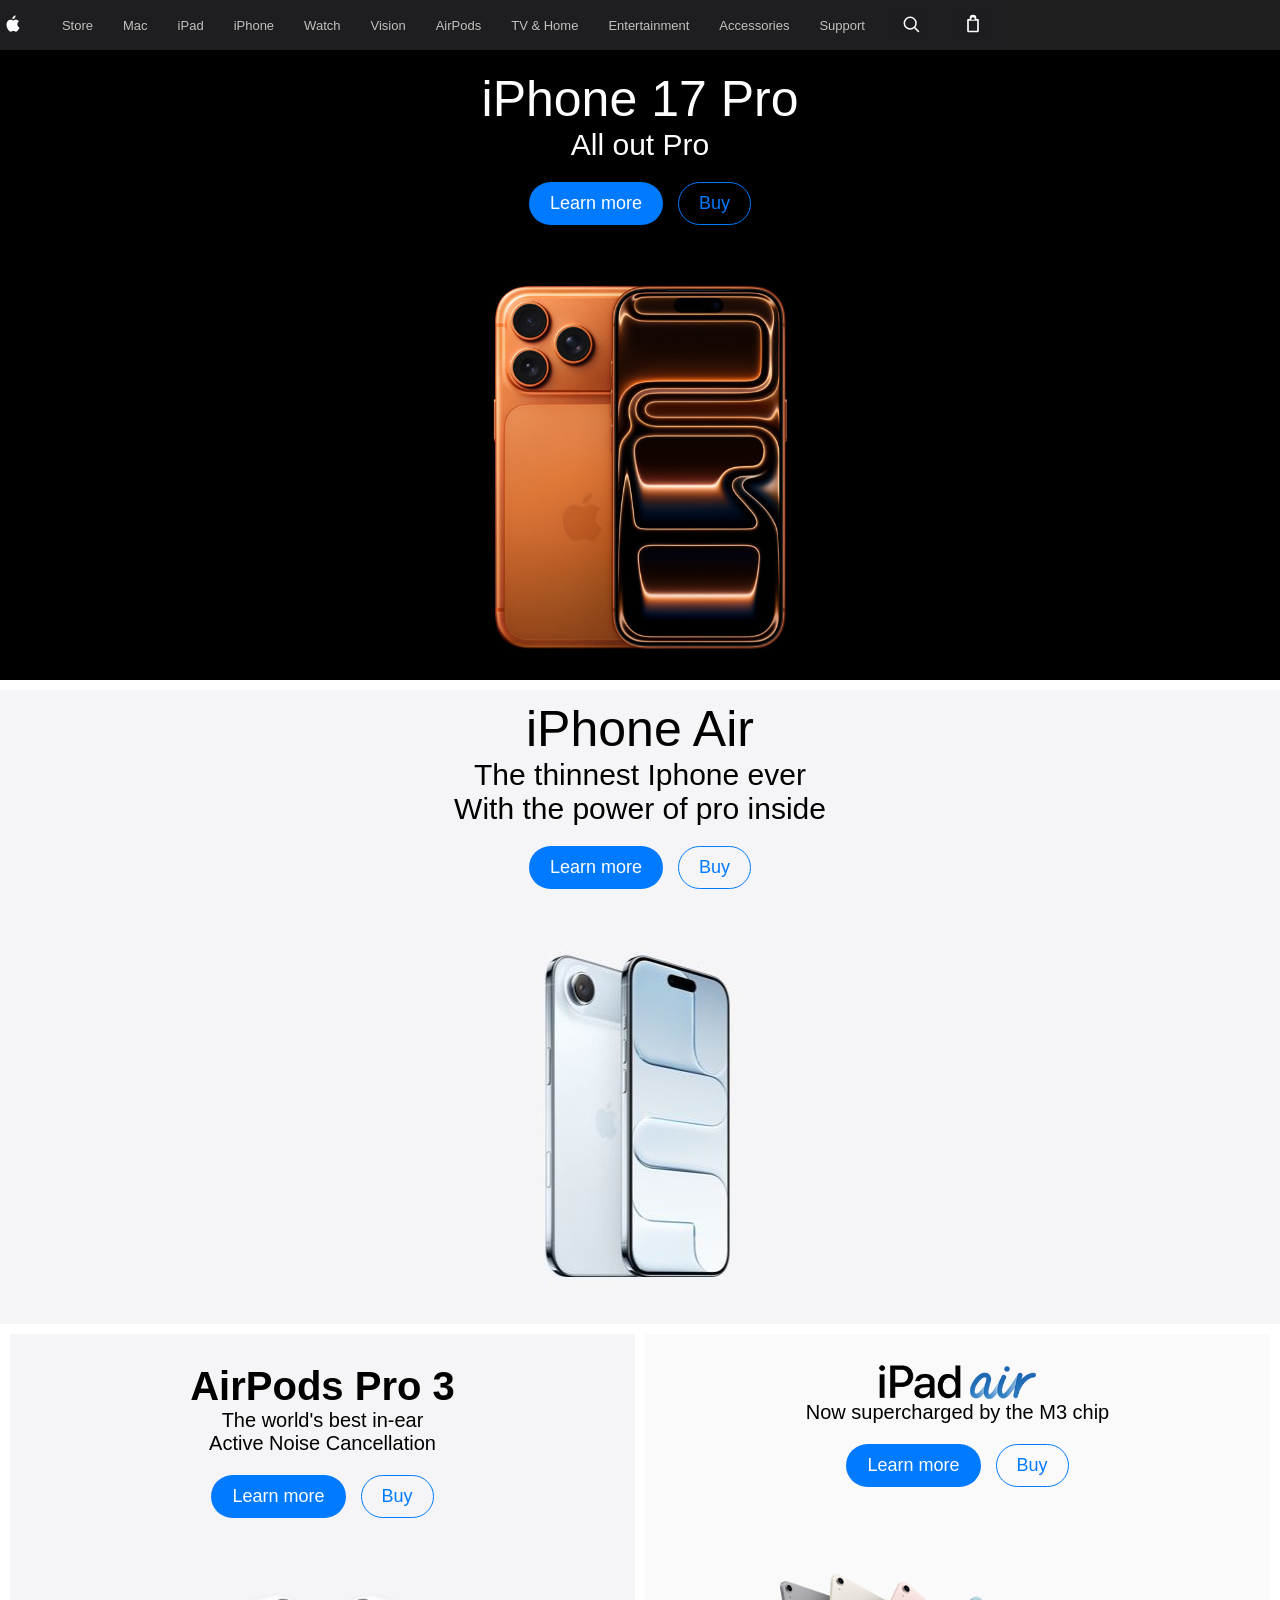
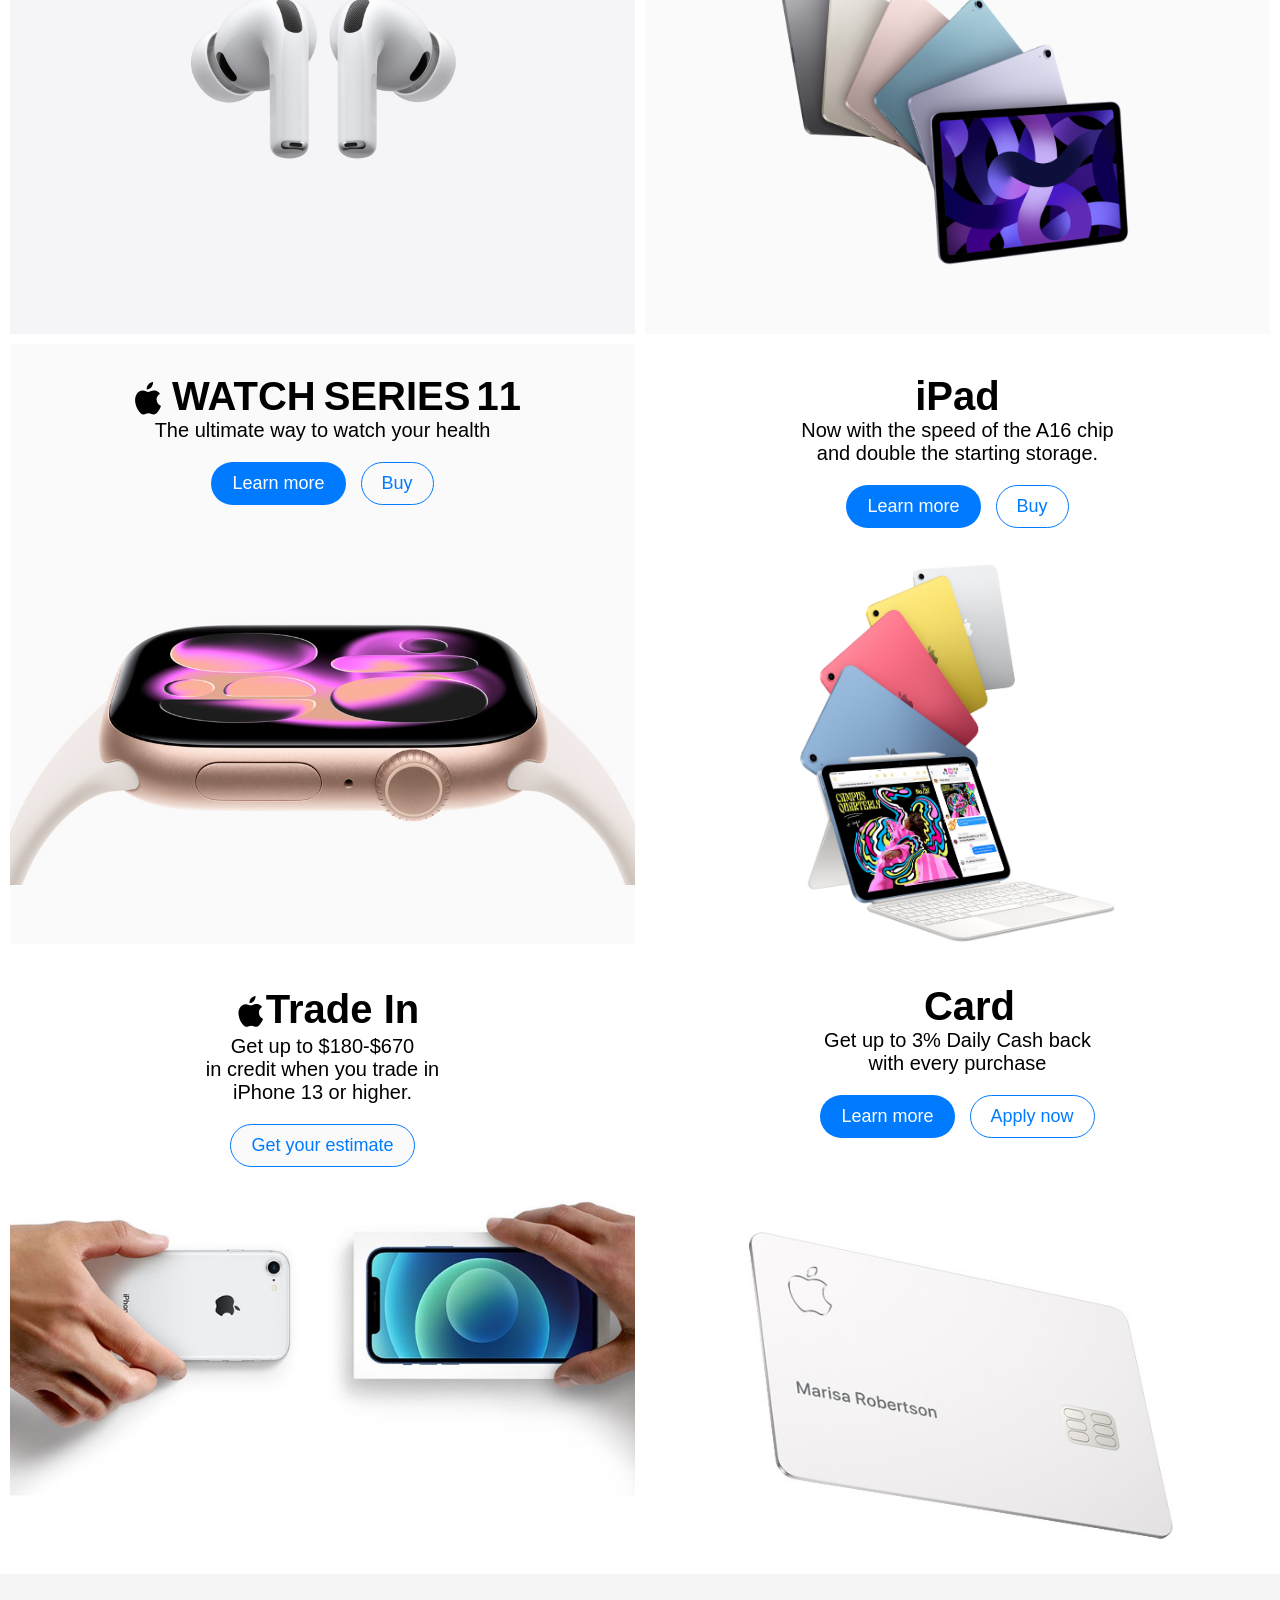
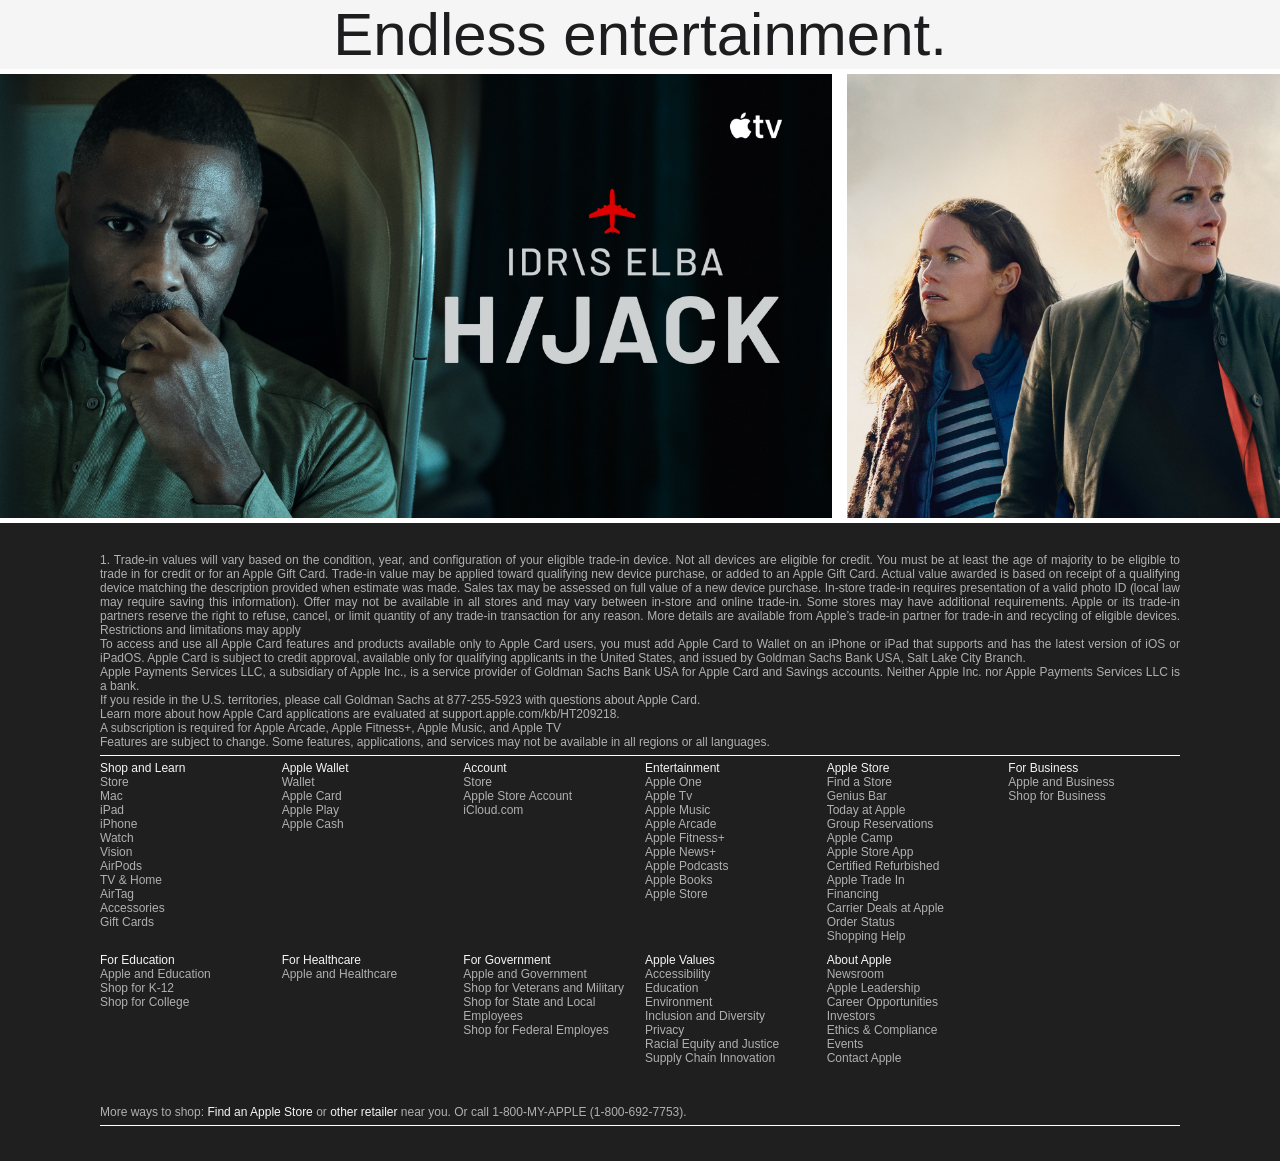
==== commit eed269c8: "updates" ====
--- a/index.html
+++ b/index.html
@@ -13,14 +13,22 @@
   <title>Apple Front Page Project</title>
 </head>
 <body>
-  <header>
+  <header> 
     <nav class="nav">
+      <input class="nav-tggl" type="checkbox" id="nav-tggl" /> 
+      <label for="nav-tggl" class="hamburger" aria-label="Open menu">
+        <svg class="hamburger-icon" width="22" height="22" viewBox="0 0 24 24" fill="none" aria-hidden="true">
+          <line x1="3" y1="6"  x2="21" y2="6"  stroke="white" stroke-width="2" stroke-linecap="round"/>
+          <line x1="3" y1="12" x2="21" y2="12" stroke="white" stroke-width="2" stroke-linecap="round"/>
+        </svg>
+      </label>
+      <div class="nav-menu">
       <ul class="nav-list">
         <li><a href="https://www.apple.com/" class="apple-icon-link">
             <svg class="apple-icon" xmlns="http://www.w3.org/2000/svg" viewBox="0 0 24 24" width="24" height="24" fill="#ffffff" >
              <path d="M17.27 12.38c-.02-2.02 1.64-3 1.72-3.05-0.94-1.37-2.4-1.56-2.9-1.58-1.23-.13-2.39.73-3.01.73-.63 0-1.59-.71-2.61-.69-1.34.02-2.57.78-3.25 1.97-1.4 2.42-.36 6 1 7.96.67.96 1.47 2.03 2.53 2 1-.04 1.38-.65 2.59-.65s1.54.65 2.6.63c1.08-.02 1.76-.98 2.42-1.95.77-1.14 1.08-2.25 1.1-2.31-.02 0-2.1-.81-2.1-3.06zM14.69 6.1c.55-.68.92-1.63.82-2.58-.8.03-1.76.54-2.33 1.22-.51.59-.95 1.54-.83 2.46.88.07 1.79-.45 2.34-1.1z"/>
             </svg></a>
-        </li>
+            </li>
         <li class="has-drpdwn">
           <a class="nav-item" href="https://www.apple.com/store">Store</a>
           <div class="mega-drp-dwn">
@@ -431,6 +439,7 @@
         </div>
         </li>
     </ul>
+    </div>
     </nav>
 
     <!-- the bag and the search button should be an ancor tag for the accessibility-->
@@ -607,12 +616,12 @@
         <div class="presentation-div">
           <a class="hero-click" href="https://www.apple.com/apple-watch-series-11/">
             <div class="intro-div">
-              <h2 class="name" style=" font-weight:650;   font-size:35px;" >
+              <h2 class="name">
                 <svg class="apple-icon" xmlns="http://www.w3.org/2000/svg" viewBox="1 0.5 20 21"   width="30" height="42" fill="black">
                 <path d="M17.27 12.38c-.02-2.02 1.64-3 1.72-3.05-0.94-1.37-2.4-1.56-2.9-1.58-1.23-.13-2.39.73-3.01.73-.63 0-1.59-.71-2.61-.69-1.34.02-2.57.78-3.25 1.97-1.4 2.42-.36 6 1 7.96.67.96 1.47 2.03 2.53 2 1-.04 1.38-.65 2.59-.65s1.54.65 2.6.63c1.08-.02 1.76-.98 2.42-1.95.77-1.14 1.08-2.25 1.1-2.31-.02 0-2.1-.81-2.1-3.06zM14.69 6.1c.55-.68.92-1.63.82-2.58-.8.03-1.76.54-2.33 1.22-.51.59-.95 1.54-.83 2.46.88.07 1.79-.45 2.34-1.1z"/>
                 </svg>
                 WATCH 
-                <span class="watch-span" style="    font-weight:400;">SERIES 11</span>
+                <span class="watch-span">SERIES 11</span>
               </h2>
 
               <p class="description">
@@ -672,13 +681,11 @@
       <!-- grid block 5-->
 
       <div class="block-5">
-
-        <div class="img-div">
+            <div class="img-div">
           <a class="hero-click" href="https://www.apple.com/shop/trade-in">
             <img class ="trade-in-img" src="iphone-images/trade-in.jpeg" alt="Trade In">
           </a>
         </div>
-
         <div class="presentation-div">
 
           <a href="#" class="hero-click">
@@ -701,30 +708,30 @@
             </div>
           </a>
           <div class="btn-div">
-
             <a class="btn btn-buy" href="https://www.apple.com/shop/trade-in">
               Get your estimate
             </a>
 
           </div>
         </div>
+    
       </div>
        <!-- grid block 6-->
 
       <div class="block-6">
-
           <div class="img-div">
             <a class="hero-click" href="https://www.apple.com/apple-card/">
               <img class ="credit-card-img" src="iphone-images/apple-credit-card.jpeg" alt="Credit Card">
             </a>
           </div>
-
-        <div class="presentation-div">
+       
+        <div class="presentation-div">  
+          
 
           <a class="hero-click" href="https://www.apple.com/apple-card/">
             <div class="intro-div">
 
-              <h2 class="name" style="margin: 0; padding: 0; font-size: 55px; text-align:center;">
+              <h2 class="name">
               <svg class="apple-icon-8" xmlns="http://www.w3.org/ 2000/svg" viewBox="0 0 24 24" width="24" height="24" fill="#ffffff">
                 <path d="M17.27 12.38c-.02-2.02 1.64-3 1.72-3.05-0.94-1.37-2.4-1.56-2.9-1.58-1.23-.13-2.39.73-3.01.73-.63 0-1.59-.71-2.61-.69-1.34.02-2.57.78-3.25 1.97-1.4 2.42-.36 6 1 7.96.67.96 1.47 2.03 2.53 2 1-.04 1.38-.65 2.59-.65s1.54.65 2.6.63c1.08-.02 1.76-.98 2.42-1.95.77-1.14 1.08-2.25 1.1-2.31-.02 0-2.1-.81-2.1-3.06zM14.69 6.1c.55-.68.92-1.63.82-2.58-.8.03-1.76.54-2.33 1.22-.51.59-.95 1.54-.83 2.46.88.07 1.79-.45 2.34-1.1z"/>
                 </svg>
@@ -738,6 +745,7 @@
               </p>
             </div>
           </a>
+          
 
           <div class="btn-div">
 
@@ -750,6 +758,7 @@
 
           </div>
         </div>
+      
       </div>
 
     </section>
@@ -769,43 +778,43 @@
           <div class="slide-track">
 
             <article class="slide">
-              <img src="apple-tv-img/tv-img-1.jpeg" alt="Apple TV Show" >
+              <img class="imgs" src="apple-tv-img/tv-img-1.jpeg" alt="Apple TV Show" >
             </article>
 
             <article class="slide">
-              <img src="apple-tv-img/tv-img-2.jpeg" alt="Apple TV Show" >
+              <img class="imgs" src="apple-tv-img/tv-img-2.jpeg" alt="Apple TV Show" >
             </article>
 
             <article class="slide">
-              <img src="apple-tv-img/tv-img-3.jpeg" alt="Apple TV Show">
+              <img class="imgs" src="apple-tv-img/tv-img-3.jpeg" alt="Apple TV Show">
             </article>
 
             <article class="slide">
-              <img src="apple-tv-img/tv-img-4.jpeg" alt="Apple TV Show">
+              <img class="imgs" src="apple-tv-img/tv-img-4.jpeg" alt="Apple TV Show">
             </article>
 
             <article class="slide">
-              <img src="apple-tv-img/tv-img-5.jpeg" alt="Apple TV Show">
+              <img class="imgs" src="apple-tv-img/tv-img-5.jpeg" alt="Apple TV Show">
             </article>
 
-                <article class="slide">
-              <img src="apple-tv-img/tv-img-1.jpeg" alt="Apple TV Show" >
+            <article class="slide">
+              <img class="imgs"src="apple-tv-img/tv-img-1.jpeg" alt="Apple TV Show" >
             </article>
 
             <article class="slide">
-              <img src="apple-tv-img/tv-img-2.jpeg" alt="Apple TV Show" >
+              <img class="imgs" src="apple-tv-img/tv-img-2.jpeg" alt="Apple TV Show" >
             </article>
 
             <article class="slide">
-              <img src="apple-tv-img/tv-img-3.jpeg" alt="Apple TV Show">
+              <img class="imgs" src="apple-tv-img/tv-img-3.jpeg" alt="Apple TV Show">
             </article>
 
             <article class="slide">
-              <img src="apple-tv-img/tv-img-4.jpeg" alt="Apple TV Show">
+              <img class="imgs" src="apple-tv-img/tv-img-4.jpeg" alt="Apple TV Show">
             </article>
 
             <article class="slide">
-              <img src="apple-tv-img/tv-img-5.jpeg" alt="Apple TV Show">
+              <img class="imgs" src="apple-tv-img/tv-img-5.jpeg" alt="Apple TV Show">
             </article>
             
           </div> 
@@ -844,99 +853,99 @@
       <div class="more-list">
       <ul>
         <li>Shop and Learn</li>
-        <li><a href="https://www.apple.com/store">Store</a></li>
-        <li><a href="https://www.apple.com/mac/">Mac</a></li>
-        <li><a href="https://www.apple.com/ipad/">iPad</a></li>
-        <li><a href="https://www.apple.com/iphone/">iPhone</a></li>
-        <li><a href="https://www.apple.com/watch/">Watch</a></li>
-        <li><a href="https://www.apple.com/apple-vision-pro/">Vision</a></li>
-        <li><a href="https://www.apple.com/airpods/">AirPods</a></li>
-        <li><a href="https://www.apple.com/tv-home/">TV & Home</a></li>
-        <li><a href="https://www.apple.com/airtag/">AirTag</a></li>
-        <li><a href="https://www.apple.com/shop/accessories/all">Accessories</a></li>
-        <li><a href="https://www.apple.com/shop/gift-cards">Gift Cards</a></li>
+        <li class="ft-li-2"><a href="https://www.apple.com/store">Store</a></li>
+        <li class="ft-li-2"><a href="https://www.apple.com/mac/">Mac</a></li>
+        <li class="ft-li-2"><a href="https://www.apple.com/ipad/">iPad</a></li>
+        <li class="ft-li-2"><a href="https://www.apple.com/iphone/">iPhone</a></li>
+        <li class="ft-li-2"><a href="https://www.apple.com/watch/">Watch</a></li>
+        <li class="ft-li-2"><a href="https://www.apple.com/apple-vision-pro/">Vision</a></li>
+        <li class="ft-li-2"><a href="https://www.apple.com/airpods/">AirPods</a></li>
+        <li class="ft-li-2"><a href="https://www.apple.com/tv-home/">TV & Home</a></li>
+        <li class="ft-li-2"><a href="https://www.apple.com/airtag/">AirTag</a></li>
+        <li class="ft-li-2"><a href="https://www.apple.com/shop/accessories/all">Accessories</a></li>
+        <li class="ft-li-2"><a href="https://www.apple.com/shop/gift-cards">Gift Cards</a></li>
       </ul>
       <ul>
         <li>Apple Wallet</li>
-        <li><a href="https://www.apple.com/wallet/">Wallet</a></li>
-        <li><a href="https://www.apple.com/apple-card/">Apple Card</a></li>
-        <li><a href="https://www.apple.com/apple-pay/">Apple Play</a></li>
-        <li><a href="https://www.apple.com/apple-cash/">Apple Cash</a></li>
+        <li class="ft-li-2"><a href="https://www.apple.com/wallet/">Wallet</a></li>
+        <li class="ft-li-2"><a href="https://www.apple.com/apple-card/">Apple Card</a></li>
+        <li class="ft-li-2"><a href="https://www.apple.com/apple-pay/">Apple Play</a></li>
+        <li class="ft-li-2"><a href="https://www.apple.com/apple-cash/">Apple Cash</a></li>
       </ul>
        <ul>
         <li>Account</li>
-        <li><a href="https://www.apple.com/apple-cash/">Store</a></li>
-        <li><a href="https://secure7.store.apple.com/shop/signIn/account?ssi=4AAABm3n0qW8BIC3afKj_i3B5Ss28-zqDa7X8sgKi5J7pT69kLxsM7wuyAAAANGh0dHBzOi8vc2VjdXJlNy5zdG9yZS5hcHBsZS5jb20vc2hvcC9hY2NvdW50L2hvbWV8fHwAAgG2_Isr5ThUWoYwJr8kHgHy0sg5FTDaml9qJ2GLcMRyGA">Apple Store Account</a></li>
-        <li><a href="https://www.icloud.com/">iCloud.com</a></li>
+        <li class="ft-li-2"><a href="https://www.apple.com/apple-cash/">Store</a></li>
+        <li class="ft-li-2"><a href="https://secure7.store.apple.com/shop/signIn/account?ssi=4AAABm3n0qW8BIC3afKj_i3B5Ss28-zqDa7X8sgKi5J7pT69kLxsM7wuyAAAANGh0dHBzOi8vc2VjdXJlNy5zdG9yZS5hcHBsZS5jb20vc2hvcC9hY2NvdW50L2hvbWV8fHwAAgG2_Isr5ThUWoYwJr8kHgHy0sg5FTDaml9qJ2GLcMRyGA">Apple Store Account</a></li>
+        <li class="ft-li-2"><a href="https://www.icloud.com/">iCloud.com</a></li>
       </ul>
       <ul>
         <li>Entertainment</li>
-        <li><a href="https://www.apple.com/apple-one/">Apple One</a></li>
-        <li><a href="https://www.apple.com/apple-tv/">Apple Tv</a></li>
-        <li><a href="https://www.apple.com/apple-music/">Apple Music</a></li>
-        <li><a href="https://www.apple.com/apple-arcade/">Apple Arcade</a></li>
-        <li><a href="https://www.apple.com/apple-fitness-plus/">Apple Fitness+</a></li>
-        <li><a href="https://www.apple.com/apple-news/">Apple News+</a></li>
-        <li><a href="https://www.apple.com/apple-podcasts/">Apple Podcasts</a></li>
-        <li><a href="https://www.apple.com/apple-books/">Apple Books</a></li>
-        <li><a href="https://www.apple.com/app-store/">Apple Store</a></li>
+        <li class="ft-li-2"><a href="https://www.apple.com/apple-one/">Apple One</a></li>
+        <li class="ft-li-2"><a href="https://www.apple.com/apple-tv/">Apple Tv</a></li>
+        <li class="ft-li-2"><a href="https://www.apple.com/apple-music/">Apple Music</a></li>
+        <li class="ft-li-2"><a href="https://www.apple.com/apple-arcade/">Apple Arcade</a></li>
+        <li class="ft-li-2"><a href="https://www.apple.com/apple-fitness-plus/">Apple Fitness+</a></li>
+        <li class="ft-li-2"><a href="https://www.apple.com/apple-news/">Apple News+</a></li>
+        <li class="ft-li-2"><a href="https://www.apple.com/apple-podcasts/">Apple Podcasts</a></li>
+        <li class="ft-li-2"><a href="https://www.apple.com/apple-books/">Apple Books</a></li>
+        <li class="ft-li-2"><a href="https://www.apple.com/app-store/">Apple Store</a></li>
       </ul>
       <ul>
         <li>Apple Store</li>
-        <li><a href="https://www.apple.com/retail/">Find a Store</a></li>
-        <li><a href="https://www.apple.com/retail/geniusbar/">Genius Bar</a></li>
-        <li><a href="https://www.apple.com/today/">Today at Apple</a></li>
-        <li><a href="https://www.apple.com/today/groups/">Group Reservations</a></li>
-        <li><a href="https://www.apple.com/today/camp/">Apple Camp</a></li>
-        <li><a href="https://apps.apple.com/us/app/apple-store/id375380948">Apple Store App</a></li>
-        <li><a href="https://www.apple.com/shop/refurbished">Certified Refurbished</a></li>
-        <li><a href="https://www.apple.com/shop/trade-in">Apple Trade In</a></li>
-        <li><a href="https://www.apple.com/shop/browse/financing">Financing</a></li>
-        <li><a href="https://www.apple.com/shop/buy-iphone/carrier-offers">Carrier Deals at Apple</a></li>
-        <li><a href="4AAABm3n7Xx8BIK8nSigoKe_UMNassEEOa29oLzhltF8uW7SDsWPuOFxjAAAAMmh0dHBzOi8vc2VjdXJlNy5zdG9yZS5hcHBsZS5jb20vc2hvcC9vcmRlci9saXN0fHx8AAIBw9FTVHCbu0ig0AwGjkDa9975GJ5FrLQrGDYgLyTijk4">Order Status</a></li>
-        <li><a href="https://www.apple.com/shop/help">Shopping Help</a></li>
+        <li class="ft-li-2"><a href="https://www.apple.com/retail/">Find a Store</a></li>
+        <li class="ft-li-2"><a href="https://www.apple.com/retail/geniusbar/">Genius Bar</a></li>
+        <li class="ft-li-2"><a href="https://www.apple.com/today/">Today at Apple</a></li>
+        <li class="ft-li-2"><a href="https://www.apple.com/today/groups/">Group Reservations</a></li>
+        <li class="ft-li-2"><a href="https://www.apple.com/today/camp/">Apple Camp</a></li>
+        <li class="ft-li-2"><a href="https://apps.apple.com/us/app/apple-store/id375380948">Apple Store App</a></li>
+        <li class="ft-li-2"><a href="https://www.apple.com/shop/refurbished">Certified Refurbished</a></li>
+        <li class="ft-li-2"><a href="https://www.apple.com/shop/trade-in">Apple Trade In</a></li>
+        <li class="ft-li-2"><a href="https://www.apple.com/shop/browse/financing">Financing</a></li>
+        <li class="ft-li-2"><a href="https://www.apple.com/shop/buy-iphone/carrier-offers">Carrier Deals at Apple</a></li>
+        <li class="ft-li-2"><a href="4AAABm3n7Xx8BIK8nSigoKe_UMNassEEOa29oLzhltF8uW7SDsWPuOFxjAAAAMmh0dHBzOi8vc2VjdXJlNy5zdG9yZS5hcHBsZS5jb20vc2hvcC9vcmRlci9saXN0fHx8AAIBw9FTVHCbu0ig0AwGjkDa9975GJ5FrLQrGDYgLyTijk4">Order Status</a></li>
+        <li class="ft-li-2"><a href="https://www.apple.com/shop/help">Shopping Help</a></li>
       </ul>
       <ul>
         <li>For Business</li>
-        <li><a href="https://www.apple.com/business/">Apple and Business</a></li>
-        <li><a href="https://www.apple.com/retail/business/">Shop for Business</a></li>
+        <li class="ft-li-2"><a href="https://www.apple.com/business/">Apple and Business</a></li>
+        <li class="ft-li-2"><a href="https://www.apple.com/retail/business/">Shop for Business</a></li>
       </ul>
       <ul>
         <li>For Education</li>
-        <li><a href="https://www.apple.com/education/">Apple and Education</a></li>
-        <li><a href="https://www.apple.com/education/k12/#how-to-buy">Shop for K-12</a></li>
-        <li><a href="https://www.apple.com/us-edu/store">Shop for College</a></li>
+        <li class="ft-li-2"><a href="https://www.apple.com/education/">Apple and Education</a></li>
+        <li class="ft-li-2"><a href="https://www.apple.com/education/k12/#how-to-buy">Shop for K-12</a></li>
+        <li class="ft-li-2"><a href="https://www.apple.com/us-edu/store">Shop for College</a></li>
       </ul>
       <ul>
         <li>For Healthcare</li>
-        <li><a href="https://www.apple.com/healthcare/">Apple and Healthcare</a></li>
+        <li class="ft-li-2"><a href="https://www.apple.com/healthcare/">Apple and Healthcare</a></li>
       </ul>
       <ul>
         <li>For Government</li>
-        <li><a href="https://www.apple.com/government/">Apple and Government</a></li>
-        <li><a href="https://www.apple.com/us-edu/shop/browse/home/veterans_military">Shop for Veterans and Military</a></li>
-        <li><a href="https://www.apple.com/us_epp_67909/store">Shop for State and Local Employees</a></li>
-        <li><a href="https://www.apple.com/us_epp_55499/store">Shop for Federal Employes</a></li>
+        <li class="ft-li-2"><a href="https://www.apple.com/government/">Apple and Government</a></li>
+        <li class="ft-li-2"><a href="https://www.apple.com/us-edu/shop/browse/home/veterans_military">Shop for Veterans and Military</a></li>
+        <li class="ft-li-2"><a href="https://www.apple.com/us_epp_67909/store">Shop for State and Local Employees</a></li>
+        <li class="ft-li-2"><a href="https://www.apple.com/us_epp_55499/store">Shop for Federal Employes</a></li>
       </ul>
       <ul>
         <li>Apple Values</li>
-        <li><a href="https://www.apple.com/accessibility/">Accessibility</a></li>
-        <li><a href="https://www.apple.com/education-initiative/">Education</a></li>
-        <li><a href="https://www.apple.com/environment/">Environment</a></li>
-        <li><a href="https://www.apple.com/diversity/">Inclusion and Diversity</a></li>
-        <li><a href="https://www.apple.com/privacy/">Privacy</a></li>
-        <li><a href="https://www.apple.com/racial-equity-justice-initiative/">Racial Equity and Justice</a></li>
-        <li><a href="https://www.apple.com/supply-chain/">Supply Chain Innovation</a></li>
+        <li class="ft-li-2"><a href="https://www.apple.com/accessibility/">Accessibility</a></li>
+        <li class="ft-li-2"><a href="https://www.apple.com/education-initiative/">Education</a></li>
+        <li class="ft-li-2"><a href="https://www.apple.com/environment/">Environment</a></li>
+        <li class="ft-li-2"><a href="https://www.apple.com/diversity/">Inclusion and Diversity</a></li>
+        <li class="ft-li-2"><a href="https://www.apple.com/privacy/">Privacy</a></li>
+        <li class="ft-li-2"><a href="https://www.apple.com/racial-equity-justice-initiative/">Racial Equity and Justice</a></li>
+        <li class="ft-li-2"><a href="https://www.apple.com/supply-chain/">Supply Chain Innovation</a></li>
       </ul>
       <ul>
         <li>About Apple</li>
-        <li><a href="https://www.apple.com/newsroom/">Newsroom</a></li>
-        <li><a href="https://www.apple.com/leadership/">Apple Leadership</a></li>
-        <li><a href="https://www.apple.com/careers/us/">Career Opportunities</a></li>
-        <li><a href="https://investor.apple.com/investor-relations/default.aspx">Investors</a></li>
-        <li><a href="https://www.apple.com/compliance/">Ethics & Compliance</a></li>
-        <li><a href="https://www.apple.com/apple-events/">Events</a></li>
-        <li><a href="https://www.apple.com/contact/">Contact Apple</a></li>
+        <li class="ft-li-2"><a href="https://www.apple.com/newsroom/">Newsroom</a></li>
+        <li class="ft-li-2"><a href="https://www.apple.com/leadership/">Apple Leadership</a></li>
+        <li class="ft-li-2"><a href="https://www.apple.com/careers/us/">Career Opportunities</a></li>
+        <li class="ft-li-2"><a href="https://investor.apple.com/investor-relations/default.aspx">Investors</a></li>
+        <li class="ft-li-2"><a href="https://www.apple.com/compliance/">Ethics & Compliance</a></li>
+        <li class="ft-li-2"><a href="https://www.apple.com/apple-events/">Events</a></li>
+        <li class="ft-li-2"><a href="https://www.apple.com/contact/">Contact Apple</a></li>
       </ul>
     </div>
       
--- a/Apple-content.css
+++ b/Apple-content.css
@@ -101,7 +101,7 @@
 .grid{
   display: grid;
   grid-template-columns: 1fr 1fr ;
-  grid-template-rows: 600px 600px 600px;
+  grid-template-rows: 30rem 30rem 30rem;
   column-gap: 10px;
   row-gap: 10px;
   margin: 0 10px;
@@ -118,7 +118,7 @@
   justify-content: flex-start;
   align-items: center;
   background-color: var(--background-color-1);
-  padding-top: 200px;
+  padding-top: 175px;
 
 }
 
@@ -127,24 +127,6 @@
   height: auto;
   width: 100%;
   max-width: 600px;
-}
-
-.block-1 .presentation-div{
-  position: absolute;
-  display: flex;
-  flex-direction: column;
-  top: 30px;
-  gap: 20px;
-}
-
-.block-1 .presentation-div .name{
-  font-size: 40px;
-  font-weight: 600;
-}
-
-.block-1 .presentation-div .description{  
-  font-size: 20px; 
-  font-weight: 400;
 }
 
 .block-1 .presentation-div .btn-buy{
@@ -188,21 +170,6 @@
   max-width: 160px;
 }
 
-.block-2 .presentation-div{
-  display: flex;
-  position:absolute;
-  top: 30px;
-  flex-direction: column;
-  justify-content: center;
-  align-items: center;
-  gap: 20px;
-  
-}
-
-.block-2 .presentation-div .description{
-  font-size: 20px; 
-  font-weight: 400;
-}
 
 .block-2 .presentation-div .btn-buy{
   background-color: var(--background-color-2);
@@ -227,7 +194,7 @@
   justify-content: flex-start;
   align-items: center;
   background-color: var(--background-color-2);
-  padding-top: 135px;
+  padding-top: 175px;
 }
 
 .apple-watch-11-img{
@@ -237,28 +204,12 @@
   max-width: 800px;
 }
 
-.block-3 .presentation-div{
-  display: flex;
-  position: absolute;
-  top: 30px;
-  flex-direction: column;
-  justify-content: center;
-  gap: 20px;
-  
-}
 
 .block-3 .presentation-div .name{
-  display:flex;
-  justify-content: center;
   gap: 8px;
   word-spacing: -5px;
-
-}
-
-.block-3 .presentation-div .description{
-  font-size: 20px; 
-  font-weight: 400;
-}
+}
+
 
 .block-3 .presentation-div .btn-buy{
   background-color: var(--background-color-2);
@@ -295,25 +246,6 @@
   max-width: 315px;
 }
 
-.block-4 .presentation-div{
-  display: flex;
-  position:absolute;
-  flex-direction: column;
-  justify-content: center;
-  top: 20px;
-  gap: 20px;
-  
-}
-
-.block-4 .presentation-div .name{
-  display: flex;
-  justify-content: center;
-}
-
-.block-4 .presentation-div .description{
-  font-size:20px; 
-  font-weight: 400;
-}
 
 .block-4 .presentation-div .btn-buy{
   background-color: var(--text-color-primary);
@@ -335,7 +267,7 @@
   justify-content: flex-start;
   align-items: center;
   background-color: var(--text-color-primary);
-  padding-top: 145px;
+  padding-top: 175px;
  
 }
 
@@ -347,29 +279,6 @@
  
 }
 
-
-.block-5 .presentation-div{
-  position: absolute;
-  display: flex;
-  flex-direction: column;
-  justify-content: center;
-  top: 25px;  
-  gap: 20px;
-}
-
-.block-5 .presentation-div .name{
-  display:flex;
-  text-align: center;
-  justify-content: center;
-  align-items: center;
-  font-size: 40px;
-  font-weight: 600;
-}
-
-.block-5 .presentation-div .description{
-  font-size: 20px; 
-  font-weight: 400;
-}
 
 .block-5 .presentation-div .btn-buy{
   width: max-content;
@@ -394,41 +303,16 @@
   justify-content: flex-start;
   align-items: center;
   background-color: var(--text-color-primary);
-  padding-top: 200px; 
+  padding-top: 250px; 
 }
 
 .credit-card-img{
-  position: relative;
-  height: auto;
-  width: 100%;
-  max-width: 500px;
-  
- 
-}
-
-
-.block-6 .presentation-div{
-  position: absolute;
-  display: flex;
-  flex-direction: column;
-  justify-content: center;
-  top: 25px;  
-  gap: 20px;
-}
-
-.block-6 .presentation-div .name{
-  display:flex;
-  text-align: center;
-  justify-content: center;
-  align-items: center;
-  font-size: 40px;
-  font-weight: 600;
-}
-
-.block-6 .presentation-div .description{
-  font-size: 20px; 
-  font-weight: 400;
-}
+  position:relative;
+  height: auto;
+  width: 100%;
+  max-width: 450px;
+}
+
 
 .block-6 .presentation-div .btn-buy{
   width: max-content;
@@ -457,15 +341,14 @@
   justify-content: center;
   align-items: center;
   width: 100%;
-  height: 120px;
+  height: auto;
   background-color: rgb(245, 245, 245);
-  border: 1px solid transparent;
   margin-bottom: 5px;
+  padding-top: 2%;
 }
 
 .section-presentation h2{
-  padding-top: 22px;
-  font-size: 60px;
+  font-size: 3rem;
   font-weight: 500;
   
 }
@@ -482,6 +365,7 @@
   gap: 15px;
   will-change: transform;
   animation: scroll 40s linear infinite;
+  
 
 }
 
@@ -505,8 +389,9 @@
 
 .slide{
   flex: 0 0 auto;
-  width: min(1050px, 92vw);
-  height: 600px;
+  width: 65vw;
+  /*width: min(1050px, 92vw);*/
+  height: auto;
   overflow: hidden;
   transition: transform 300ms ease;
 
@@ -538,10 +423,27 @@
 
 /*tablet*/
 @media (max-width: 768px){
-
-}
-
+  .grid{
+    display: grid;
+    grid-template-columns: 1fr;
+    grid-template-rows: auto;
+  }
+ 
+  .slide{
+    width: 100vw;
+    height: auto;
+   
+  }  
+  
+  .section-presentation h2{
+  font-size: 1.5rem;
+  font-weight: 500;
+  
+}
+
+}
 /*phone*/
 @media (max-width: 480px){
-
+ 
+ 
 }
--- a/Apple-general.css
+++ b/Apple-general.css
@@ -3,10 +3,35 @@
   box-sizing: border-box;
 }
 
-
-
-
-
+html{
+  font-family: -apple-system, BlinkMacSystemFont, "Segoe UI", Roboto, "Helvetica Neue", Arial, sans-serif;
+  font-size: 20px;
+}
+
+body{
+  background-color: white;
+  display: flex;
+  flex-direction: column;
+  font-weight: 300;
+  color: var(--text-color-6); 
+  background-color: var(--background-color-0);
+  padding: 0;
+  margin: 0;
+  height:max-content;
+
+}
+
+main{
+  position: relative;
+  top: 2.5rem;
+  right: 0;
+  left: 0;
+  height: max-content;
+  display: flex;
+  flex-direction: column;
+  gap: 0.5rem;
+  
+}
 
 :root{
   --btn-color-primary: rgb(0, 122, 255);
@@ -15,38 +40,13 @@
   --text-color-3: #f5f5f7;
   --text-color-4: #666666;
   --text-color-5: blue;
+  --text-color-6: #1d1d1f;
   --a-color-primary: black;
   --background-color-1: rgb(245, 245, 247);
   --background-color-2: rgb(250, 250, 250);
   --background-color-3: rgba(255, 255, 255, 0.15);
-
-}
-
-
-body{
-  background-color: white;
-  display: flex;
-  flex-direction: column;
-  font-family: -apple-system, BlinkMacSystemFont, "Segoe UI", Roboto, "Helvetica Neue", Arial, sans-serif;
-  font-weight: 300;
-  color: #1d1d1f; /* Apple's text color */
-  background-color: #fff;
-  padding: 0;
-  margin: 0;
-  height:max-content;
-
-}
-
-main{
-  position: relative;
-  top: 50px;
-  right: 0;
-  left: 0;
-  height: max-content;
-  display: flex;
-  flex-direction: column;
-  gap: 10px;
-  
+  --background-color-0: #fff;
+
 }
 
 image{
@@ -84,24 +84,51 @@
 .img-div{
   display: flex;
   justify-content: center;
-  margin-top: 15px;
+  margin-top: 0.75rem;
   width: 100%;
 }
 
-.name{
-  text-align: center;
-  font-size: 55px; 
+.section-1 .name, .section-2 .name{
+  text-align: center;
+  font-size: 2.5rem; 
   font-weight: 500;
   
 }
 
 
-.description{ 
-  text-align: center;
-  font-size: 30px; 
+.section-1 .description, .section-2 .description{ 
+  text-align: center;
+  font-size: 1.5rem; 
   font-weight: 400;
 }
 
+/*------grid general styles -------*/
+ .grid .presentation-div .name{
+  display:flex;
+  text-align: center;
+  justify-content: center;
+  align-items: center; 
+  font-size: 2rem;
+  font-weight: 600;
+ }
+
+ .grid .presentation-div .description{
+  display:flex;
+  text-align: center;
+  justify-content: center;
+  align-items: center;  
+  font-size: 1rem; 
+  font-weight: 400;
+}
+
+.grid .presentation-div{
+  position: absolute;
+  display: flex;
+  flex-direction: column;
+  justify-content: center;
+  top: 1.5rem;
+  gap: 1rem;
+}
 
 /*----- buttons ------*/
 
@@ -111,8 +138,8 @@
   justify-content: center;
   align-items: center;
   color: var(--text-color-primary);
-  margin: 0 0 40px 0;
-  gap: 15px;
+  margin: 0 0 2rem 0;
+  gap: 0.75rem;
   
  
   
@@ -120,14 +147,14 @@
 
 .btn{
   display: flex;
-  height: 42px;
+  height: auto;
   border-radius: 999px;
-  padding: 0 18px;
+  padding: 0.5rem 1rem;
   text-decoration: none;
   align-items: center;
   justify-content: center;
   font-weight: 400;
-  font-size: 18px;
+  font-size: 0.9rem;
   
 }
 
@@ -173,4 +200,34 @@
 /*phone*/
 @media (max-width: 480px){
 
+  .img-div{
+    margin-top: 0.35rem;
+    width: 60%;
+  }
+
+  .section-1 .name, .section-2 .name{
+    font-size: 1.75rem; 
+  }
+  .section-1 .description, .section-2 .description{ 
+    font-size: 0.75rem; 
+  }
+   .grid .presentation-div .name{ 
+    font-size: 1rem;
+  }
+  .grid .presentation-div .description{  
+    font-size: 0.5rem;
+  } 
+  .grid .presentation-div{
+    top: 0.75rem;
+    gap: 0.5rem;
+  }
+  .btn-div{
+    margin: 0 0 1rem 0;
+    gap: 0.35rem;
+  }
+  .btn{
+    padding: 0.25rem 0.5rem;
+    font-size: 0.45rem;
+    
+  }
 }
--- a/Apple-header.css
+++ b/Apple-header.css
@@ -212,6 +212,25 @@
 
 /*------- responsivenes -------*/
 
+/*----------hamburger menu-------------*/
+.nav-tggl{
+  position: absolute;
+  opacity: 0;
+  pointer-events: none;
+}
+
+.hamburger{
+  display: none;
+  cursor: pointer;
+  padding: 10px 12px;
+  user-select: none;
+}
+
+.hamburger-icon{
+  display: block;
+}
+/*-----------------------------------*
+
 
 /* big screen*/
 
@@ -235,38 +254,36 @@
 /*tablet*/
 
 @media (max-width: 768px){
-  .had-drpdwn{
+  .has-drpdwn{
     display: none;
   }
   .nav-list{
     width: 100%;
     justify-content: space-between;
     gap: 0;
+  } 
+  .nav {
+    height: 48px; 
+  }
+  .mega-drp-dwn {
+    top: 48px;         
   }
   .inner-drp-dwn{
     grid-template-columns: 1fr;
     gap: 16px;
     padding: 20px;
   }
-}
-
-/*phone*/
-
-@media (max-width: 480px){
-   .nav {
-    height: 48px; 
-  }
-
-  .mega-drp-dwn {
-    top: 48px;         
-  }
-
   .inner-drp-dwn2 {
     padding: 16px;
   }
-
   .src-src-bar {
     width: 100%;
   }
 }
 
+/*phone*/
+
+@media (max-width: 480px){
+  
+}
+
--- a/Apple-footer.css
+++ b/Apple-footer.css
@@ -1,8 +1,8 @@
 footer{
   width: 100%;
   background-color: #1f1f1f;
-  padding: 30px 0;
-  font-size: 12px;
+  padding: 1.5rem 0;
+  font-size: 0.6rem;
 }
 
 footer hr{
@@ -14,8 +14,9 @@
 }
 
 .info-position{
-  width: min(1100px, 92%);
+  width: 100%;
   margin: 0 auto; 
+  padding: 0 5rem;
   
 }
 
@@ -30,7 +31,7 @@
   display: grid;
   grid-template-columns: 1fr 1fr 1fr 1fr 1fr 1fr;
   grid-template-rows: auto auto auto auto auto auto;
-  gap: 10px;
+  gap: 0.5rem;
   
 }
 
@@ -69,10 +70,23 @@
 
 /*tablet*/
 @media (max-width: 768px){
+ .info-position{
+    width: 95%;
+    margin: 0; 
+    padding: 0.5rem;
+  
+  } 
+ .more-list{
+    grid-template-columns: 1fr;
+    grid-template-rows: auto;
+  }
+  .more-list .ft-li-2{
+    display: none;
+  }
+}
 
-}
 
 /*phone*/
 @media (max-width: 480px){
-
+ 
 }
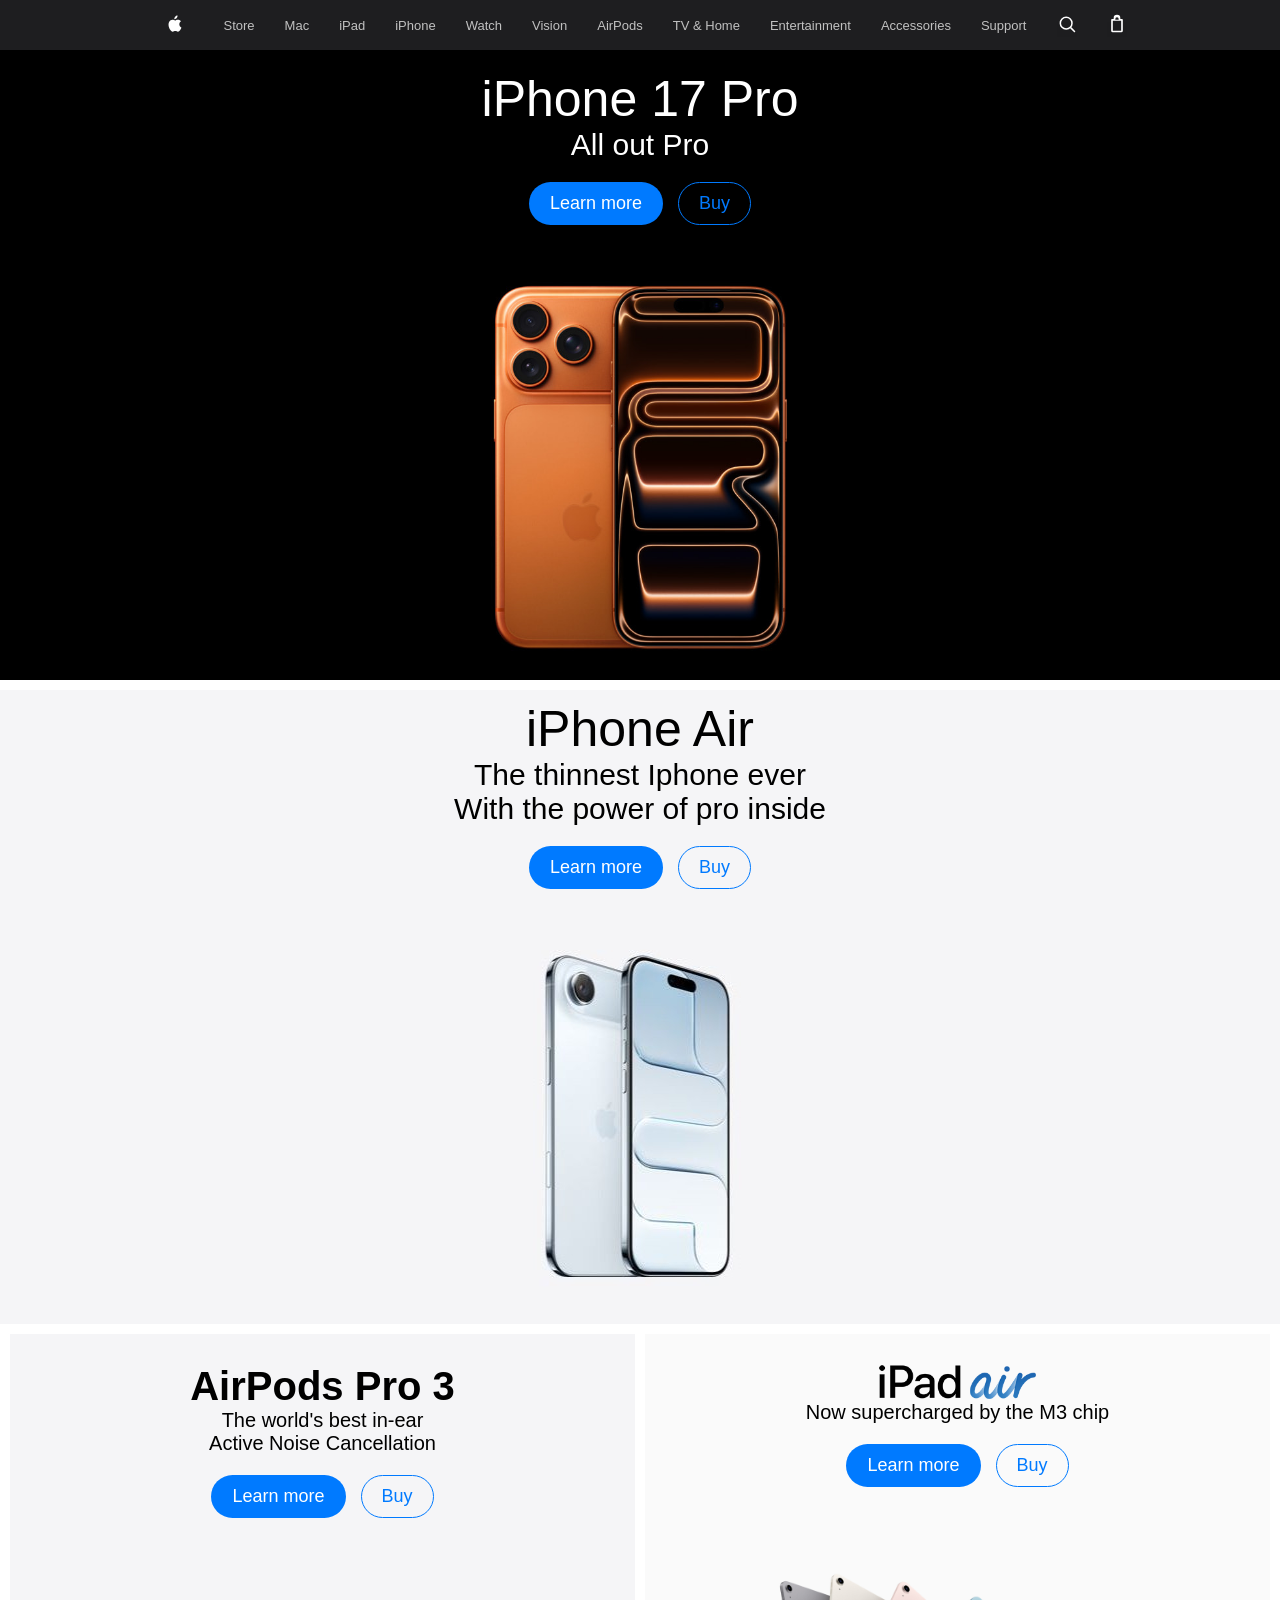
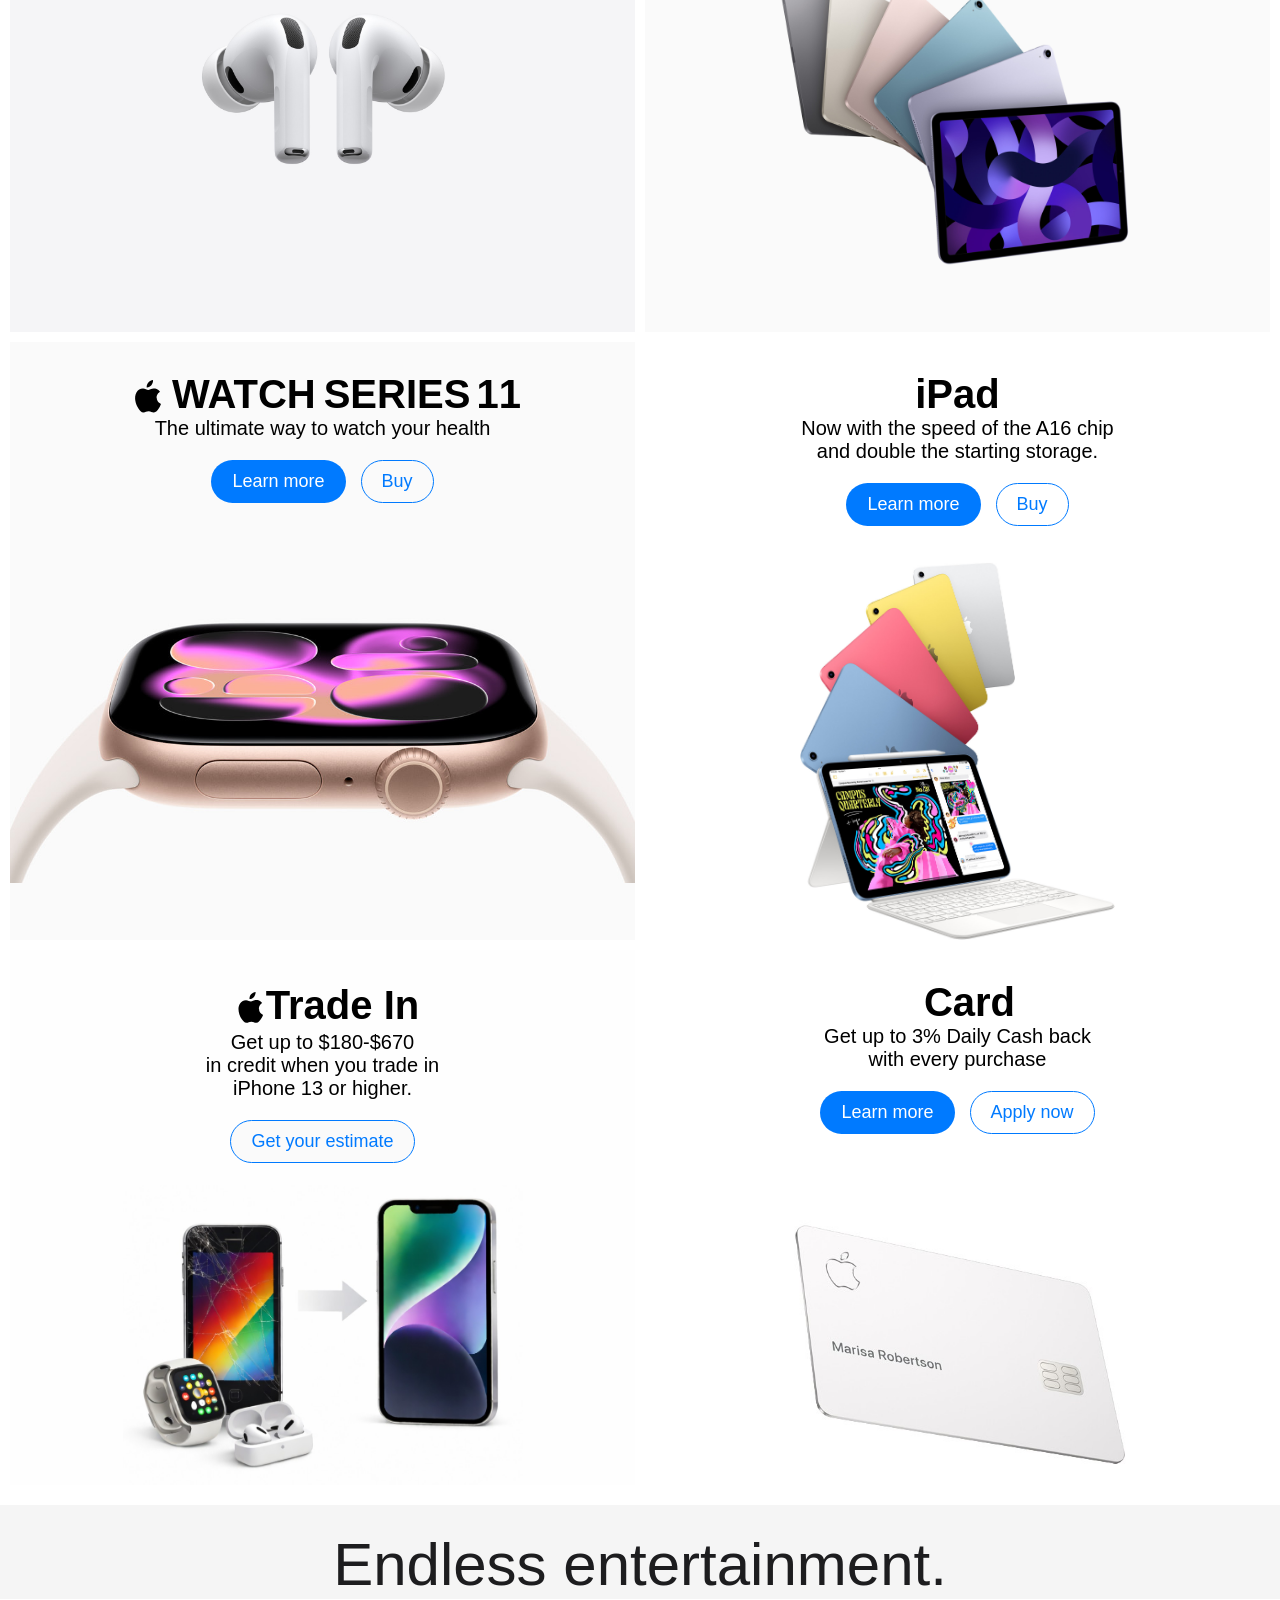
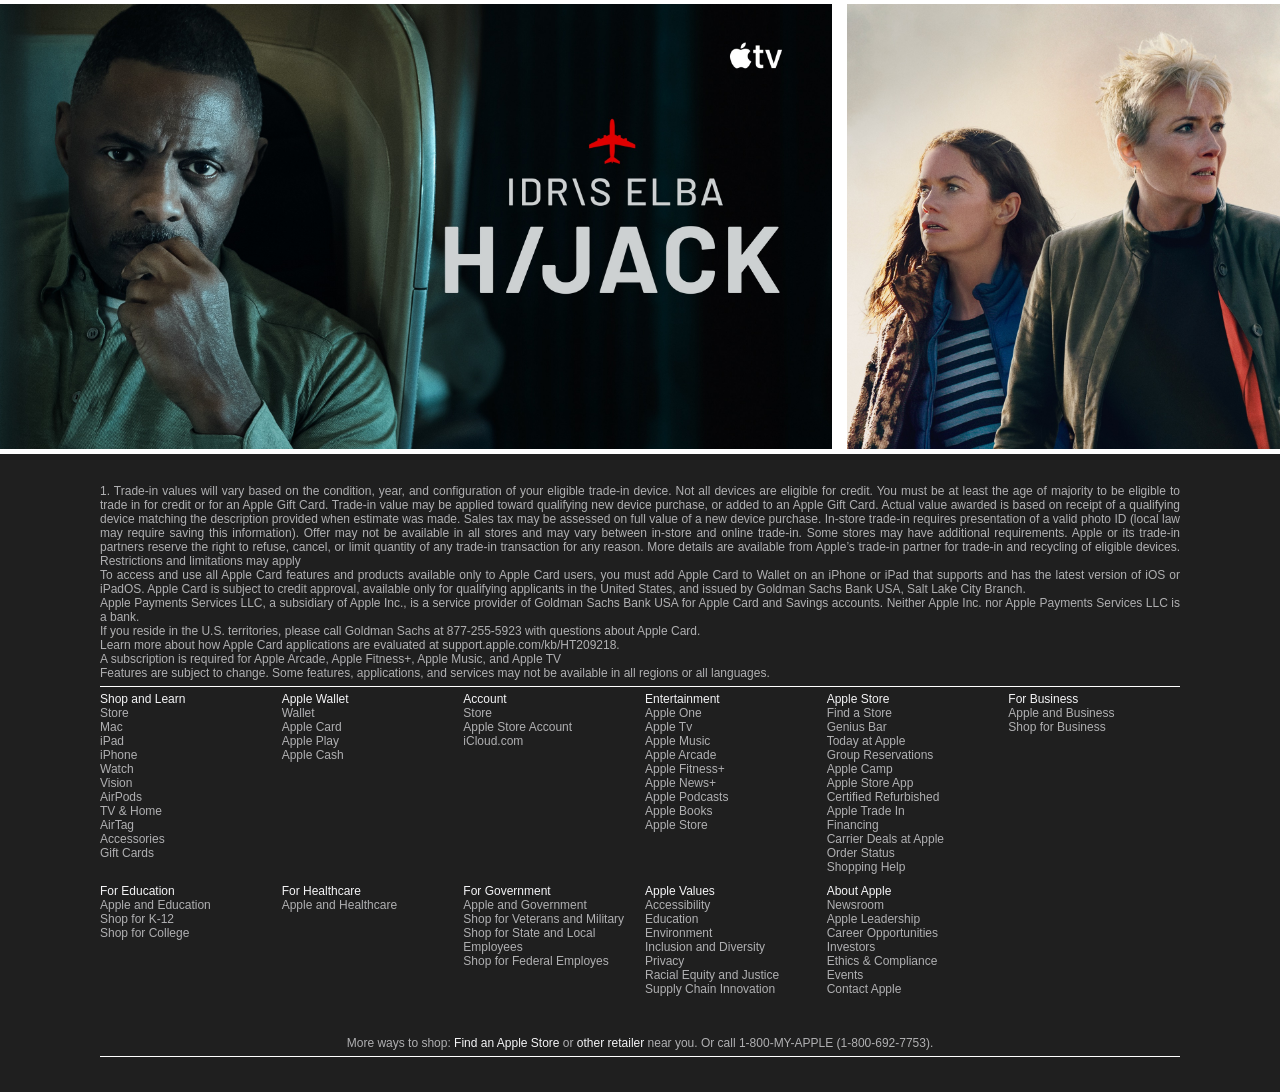
==== commit d3a8ed74: "update1" ====
--- a/index.html
+++ b/index.html
@@ -22,6 +22,9 @@
           <line x1="3" y1="12" x2="21" y2="12" stroke="white" stroke-width="2" stroke-linecap="round"/>
         </svg>
       </label>
+        <svg class="apple-icon mobile-only-icon" xmlns="http://www.w3.org/2000/svg" viewBox="0 0 24 24" width="24" height="24" fill="#ffffff" >
+             <path d="M17.27 12.38c-.02-2.02 1.64-3 1.72-3.05-0.94-1.37-2.4-1.56-2.9-1.58-1.23-.13-2.39.73-3.01.73-.63 0-1.59-.71-2.61-.69-1.34.02-2.57.78-3.25 1.97-1.4 2.42-.36 6 1 7.96.67.96 1.47 2.03 2.53 2 1-.04 1.38-.65 2.59-.65s1.54.65 2.6.63c1.08-.02 1.76-.98 2.42-1.95.77-1.14 1.08-2.25 1.1-2.31-.02 0-2.1-.81-2.1-3.06zM14.69 6.1c.55-.68.92-1.63.82-2.58-.8.03-1.76.54-2.33 1.22-.51.59-.95 1.54-.83 2.46.88.07 1.79-.45 2.34-1.1z"/>
+            </svg></a>
       <div class="nav-menu">
       <ul class="nav-list">
         <li><a href="https://www.apple.com/" class="apple-icon-link">
@@ -390,12 +393,12 @@
           </div>
         </li>
         <li class="has-drpdwn2">
-        <button class="icon-btn" type="button" aria-label="Search">
+        <a href="#" class="icon-btn" type="button" aria-label="Search">
         <svg class="apple-icon-2" xmlns="http://www.w3.org/2000/svg" viewBox="0 0 24 24" tabindex="0" aria-label="Search">
          <circle cx="11" cy="11" r="7" stroke="white" stroke-width="1.8" fill="none"/>
          <line x1="16.65" y1="16.65" x2="21" y2="21" stroke="white" stroke-width="1.8" stroke-linecap="round"/>
         </svg>
-        </button>
+        </a>
         <div class="mega-drp-dwn">
           <div class="inner-drp-dwn2">
             <div class="ctn">
@@ -417,11 +420,11 @@
         </div>
         </li>
         <li class="has-drpdwn2">
-          <button class="icon-btn" type="button" aria-label="Bag">
+          <a href="#" class="icon-btn" type="button" aria-label="Bag">
           <svg class="apple-icon-2" xmlns="http://www.w3.org/2000/svg" viewBox="0 0 24 24" tabindex="0" aria-label="Bag">
           <path d="M18 6h-2V5a4 4 0 0 0-8 0v1H6a1 1 0 0 0-1 1v13a2 2 0 0 0 2 2h10a2 2 0 0 0 2-2V7a1 1 0 0 0-1-1zm-6-2a2 2 0 0 1 2 2v1h-4V6a2 2 0 0 1 2-2zm5 16H7V8h10v12z" fill="white"/>
           </svg>
-        </button>
+        </a>
         <div class="mega-drp-dwn">
           <div class="inner-drp-dwn2">
             <div class="ctn-2">
@@ -582,8 +585,7 @@
           <a href="#" class="hero-click">
             <div class="intro-div">
               <h2 class="name" >
-                  <img class ="ipad-air-text-img" src="iphone-images/air-image.jpeg" alt="IpadAir"
-                  class="ipad-text-img">
+                  <img class ="ipad-air-text-img ipad-text-img" src="iphone-images/air-image.jpeg" alt="IpadAir">
               </h2>
               <p class="description" >
                 Now supercharged by the M3 chip
@@ -683,7 +685,7 @@
       <div class="block-5">
             <div class="img-div">
           <a class="hero-click" href="https://www.apple.com/shop/trade-in">
-            <img class ="trade-in-img" src="iphone-images/trade-in.jpeg" alt="Trade In">
+            <img class ="trade-in-img" src="iphone-images/tradein-6.jpeg" alt="Trade In">
           </a>
         </div>
         <div class="presentation-div">
--- a/Apple-content.css
+++ b/Apple-content.css
@@ -101,7 +101,7 @@
 .grid{
   display: grid;
   grid-template-columns: 1fr 1fr ;
-  grid-template-rows: 30rem 30rem 30rem;
+  grid-template-rows: 1fr 1fr;
   column-gap: 10px;
   row-gap: 10px;
   margin: 0 10px;
@@ -118,7 +118,7 @@
   justify-content: flex-start;
   align-items: center;
   background-color: var(--background-color-1);
-  padding-top: 175px;
+  padding-top: 200px;
 
 }
 
@@ -126,7 +126,7 @@
   position: relative;
   height: auto;
   width: 100%;
-  max-width: 600px;
+  max-width: 550px;
 }
 
 .block-1 .presentation-div .btn-buy{
@@ -266,8 +266,8 @@
   flex-direction: column;
   justify-content: flex-start;
   align-items: center;
-  background-color: var(--text-color-primary);
-  padding-top: 175px;
+  background-color: rgb(254, 254, 254);
+  padding-top: 220px;
  
 }
 
@@ -275,7 +275,7 @@
   position: relative;
   height: auto;
   width: 100%;
-  max-width: 800px;
+  max-width: 400px;
  
 }
 
@@ -310,7 +310,7 @@
   position:relative;
   height: auto;
   width: 100%;
-  max-width: 450px;
+  max-width: 350px;
 }
 
 
@@ -390,7 +390,6 @@
 .slide{
   flex: 0 0 auto;
   width: 65vw;
-  /*width: min(1050px, 92vw);*/
   height: auto;
   overflow: hidden;
   transition: transform 300ms ease;
@@ -422,7 +421,7 @@
 }
 
 /*tablet*/
-@media (max-width: 768px){
+@media (max-width: 950px){
   .grid{
     display: grid;
     grid-template-columns: 1fr;
@@ -444,6 +443,22 @@
 }
 /*phone*/
 @media (max-width: 480px){
+   .grid{
+    display: grid;
+    grid-template-columns: 1fr;
+    grid-template-rows: auto;
+  }
  
+  .slide{
+    width: 100vw;
+    height: auto;
+   
+  }  
+  
+  .section-presentation h2{
+  font-size: 1.5rem;
+  font-weight: 500;
+  
+}
  
 }
--- a/Apple-general.css
+++ b/Apple-general.css
@@ -49,7 +49,7 @@
 
 }
 
-image{
+img{
   max-width: 100%;
   height: auto;
   display: block;
@@ -193,13 +193,7 @@
 }
 
 /*tablet*/
-@media (max-width: 768px){
-
-}
-
-/*phone*/
-@media (max-width: 480px){
-
+@media (max-width: 950px){
   .img-div{
     margin-top: 0.35rem;
     width: 60%;
@@ -230,4 +224,39 @@
     font-size: 0.45rem;
     
   }
-}+}
+
+
+/*phone*/
+@media (max-width: 480px){
+ .img-div{
+    margin-top: 0.40rem;
+    width: 60%;
+  }
+
+  .section-1 .name, .section-2 .name{
+    font-size: 2rem; 
+  }
+  .section-1 .description, .section-2 .description{ 
+    font-size: 1rem; 
+  }
+   .grid .presentation-div .name{ 
+    font-size: 2rem;
+  }
+  .grid .presentation-div .description{  
+    font-size: 1rem;
+  } 
+  .grid .presentation-div{
+    top: 0.80rem;
+    gap: 0.6rem;
+  }
+  .btn-div{
+    margin: 0 0 1.7rem 0;
+    gap: 0.5rem;
+  }
+  .btn{
+    padding: 0.rem 0.5rem;
+    font-size: 0.5rem;
+    
+  }
+}
--- a/Apple-header.css
+++ b/Apple-header.css
@@ -14,21 +14,27 @@
 
 .nav{
   display: flex;
+  flex-direction: row-reverse;
   justify-content:center;
   background-color: rgba(22, 22, 23, 0.8);
   color: white;
-  height: 50px;
+  height: 2.5rem;
   font-size: 13px;
   align-items: center;
   
  
   
+}
+.nav-menu{ 
+  display: flex;
+  justify-content: center;
+  align-items: center;
 }
 
 .nav-list{
   display:flex;
   justify-content: center;
-  height: 50px;
+  height: 2.5rem;
   align-items: center;
   white-space: nowrap;
   gap:30px;
@@ -40,11 +46,11 @@
 /*---------icon-buttons-style------------*/
 
 .apple-icon{
-  width: 40px;
+  width: 2rem;
 
 }
 .apple-icon-2{
-  width: 20px; 
+  width: 1rem; 
   will-change: transform;
 }
 .apple-icon-2:focus .apple-icon-2:active{
@@ -128,7 +134,7 @@
 
 .col-1 li{
   font-weight: 600;
-  font-size: 25px;
+  font-size: 1.25rem;
   color: var(--a-color-primary);
 }
 
@@ -136,7 +142,7 @@
   font-weight: 400;
   font-size: 13px;
   color: var(--text-color-4);
-  margin-bottom: 10px;
+  margin-bottom: 0.5rem;
 }
 
 
@@ -144,7 +150,7 @@
   font-weight: 500;
   font-size: 13px;
   color: var(--a-color-primary);
-  margin-top: 10px;
+  margin-top: 0.5rem;
 }
 
 
@@ -164,20 +170,20 @@
   display: flex;
   justify-content: center;
   gap: 5px;
-  margin-bottom: 20px;
+  margin-bottom: 1rem;
 }
 
 .apple-icon-3{
-  width: 30px; 
+  width: 1.5rem; 
 }
 
 .src-src-bar{
   width: 100%;
-  height: 40px;
+  height: 1rem;
   border: none;
   background-color: var(--background-color-1);
   outline: none;
-  font-size: 20px;
+  font-size: 1rem;
 }
 
 .src-src-bar:focus{
@@ -197,7 +203,7 @@
 }
 
 .ctn-2 h2{
-  padding-bottom: 10px;
+  padding-bottom: 0.5rem;
 }
 .ctn-2 p a{
   text-decoration: underline;
@@ -229,6 +235,9 @@
 .hamburger-icon{
   display: block;
 }
+.mobile-only-icon{
+  display: none;
+}
 /*-----------------------------------*
 
 
@@ -242,43 +251,59 @@
 /*laptop*/
 
 @media (max-width: 1024px){
+  
+  
+}
+
+/*tablet*/
+
+@media (max-width: 950px){
+
+  /*------- hamburger menu -----------*/
+
+  .nav{
+    justify-content: space-between;
+    padding: 0 0.5rem;
+    position: relative;
+  }
+
+  .hamburger{
+    display: inline-flex;
+    align-items: center;
+    justify-content: center;
+  }
+  
+  .nav-menu{
+    display: none;
+    position: absolute;
+    top: 2.5rem;
+    left: 0;
+    right: 0;
+    background-color: rgba(22, 22, 23, 0.98);
+    padding: 12px 14px;
+  }
+
+  .nav-tggl:checked ~ .nav-menu{
+    display: block;
+  }
   .nav-list{
     width: 100%;
-    gap: 18px;
-  }
-  .inner-drp-dwn{
-    gap:24px;
-  }
-}
-
-/*tablet*/
-
-@media (max-width: 768px){
-  .has-drpdwn{
-    display: none;
-  }
-  .nav-list{
+    flex-direction: column;
+    align-items: flex-start;
+    gap: 12px;
+    height: auto;
+    white-space: normal;
+  }
+  .nav-item{
+    display: block;
     width: 100%;
-    justify-content: space-between;
-    gap: 0;
-  } 
-  .nav {
-    height: 48px; 
-  }
-  .mega-drp-dwn {
-    top: 48px;         
-  }
-  .inner-drp-dwn{
-    grid-template-columns: 1fr;
-    gap: 16px;
-    padding: 20px;
-  }
-  .inner-drp-dwn2 {
-    padding: 16px;
-  }
-  .src-src-bar {
-    width: 100%;
-  }
+    padding: 10px 6px;
+    font-size: 0.77rem;
+  }
+  .mobile-only-icon{
+    display: block;
+  }
+
 }
 
 /*phone*/
--- a/Apple-footer.css
+++ b/Apple-footer.css
@@ -18,7 +18,9 @@
   margin: 0 auto; 
   padding: 0 5rem;
   
+  
 }
+
 
 
 .info-text p{
@@ -39,10 +41,6 @@
   list-style-type: none;
   margin: 0;
   padding: 0;
-}
-
-footer div p{
-  text-align: justify;
 }
 
 
@@ -69,10 +67,10 @@
 }
 
 /*tablet*/
-@media (max-width: 768px){
+@media (max-width: 950px){
  .info-position{
     width: 95%;
-    margin: 0; 
+    margin: 0 auto; 
     padding: 0.5rem;
   
   } 
@@ -88,5 +86,19 @@
 
 /*phone*/
 @media (max-width: 480px){
- 
-}+  
+  
+  .info-position{
+    width: 100%;
+    margin: 0 auto; 
+    padding: 0.5rem;
+  
+  } 
+ .more-list{
+    grid-template-columns: 1fr;
+    grid-template-rows: auto;
+  }
+  .more-list .ft-li-2{
+    display: none;
+  }
+}
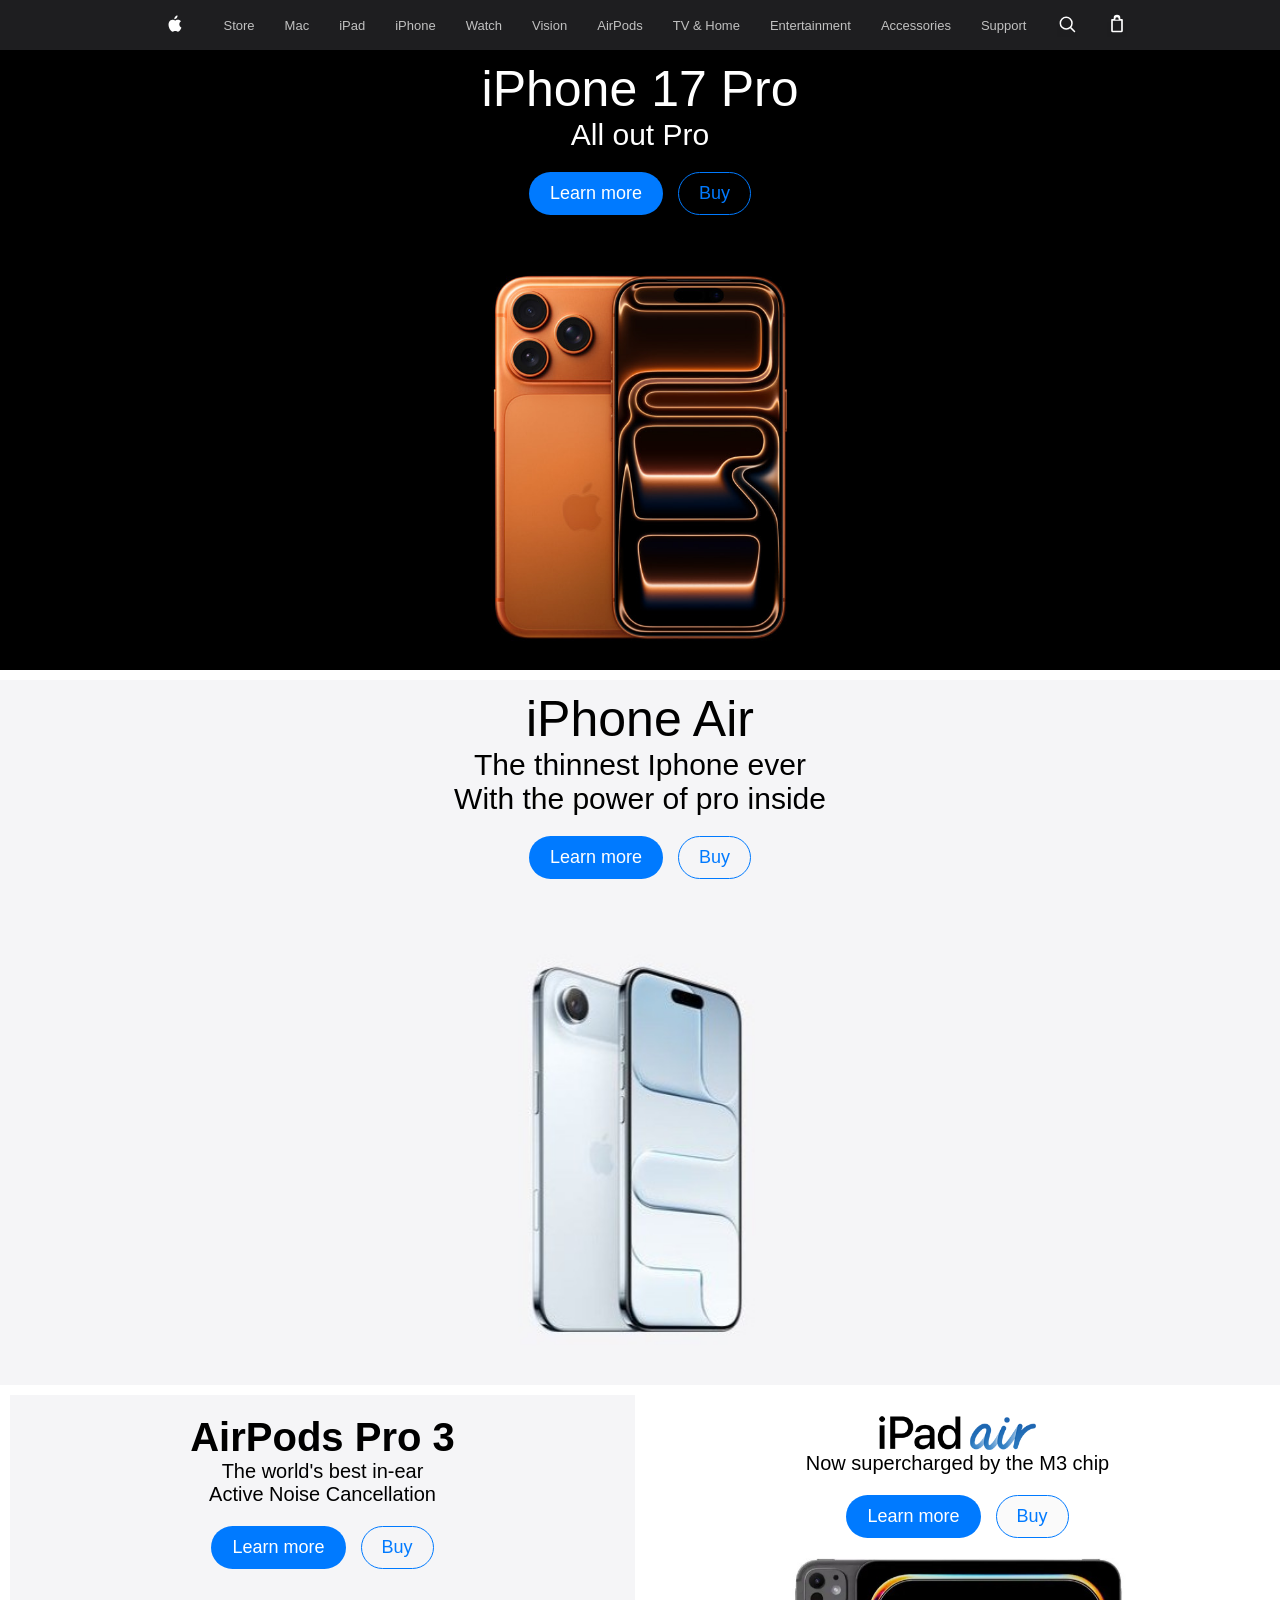
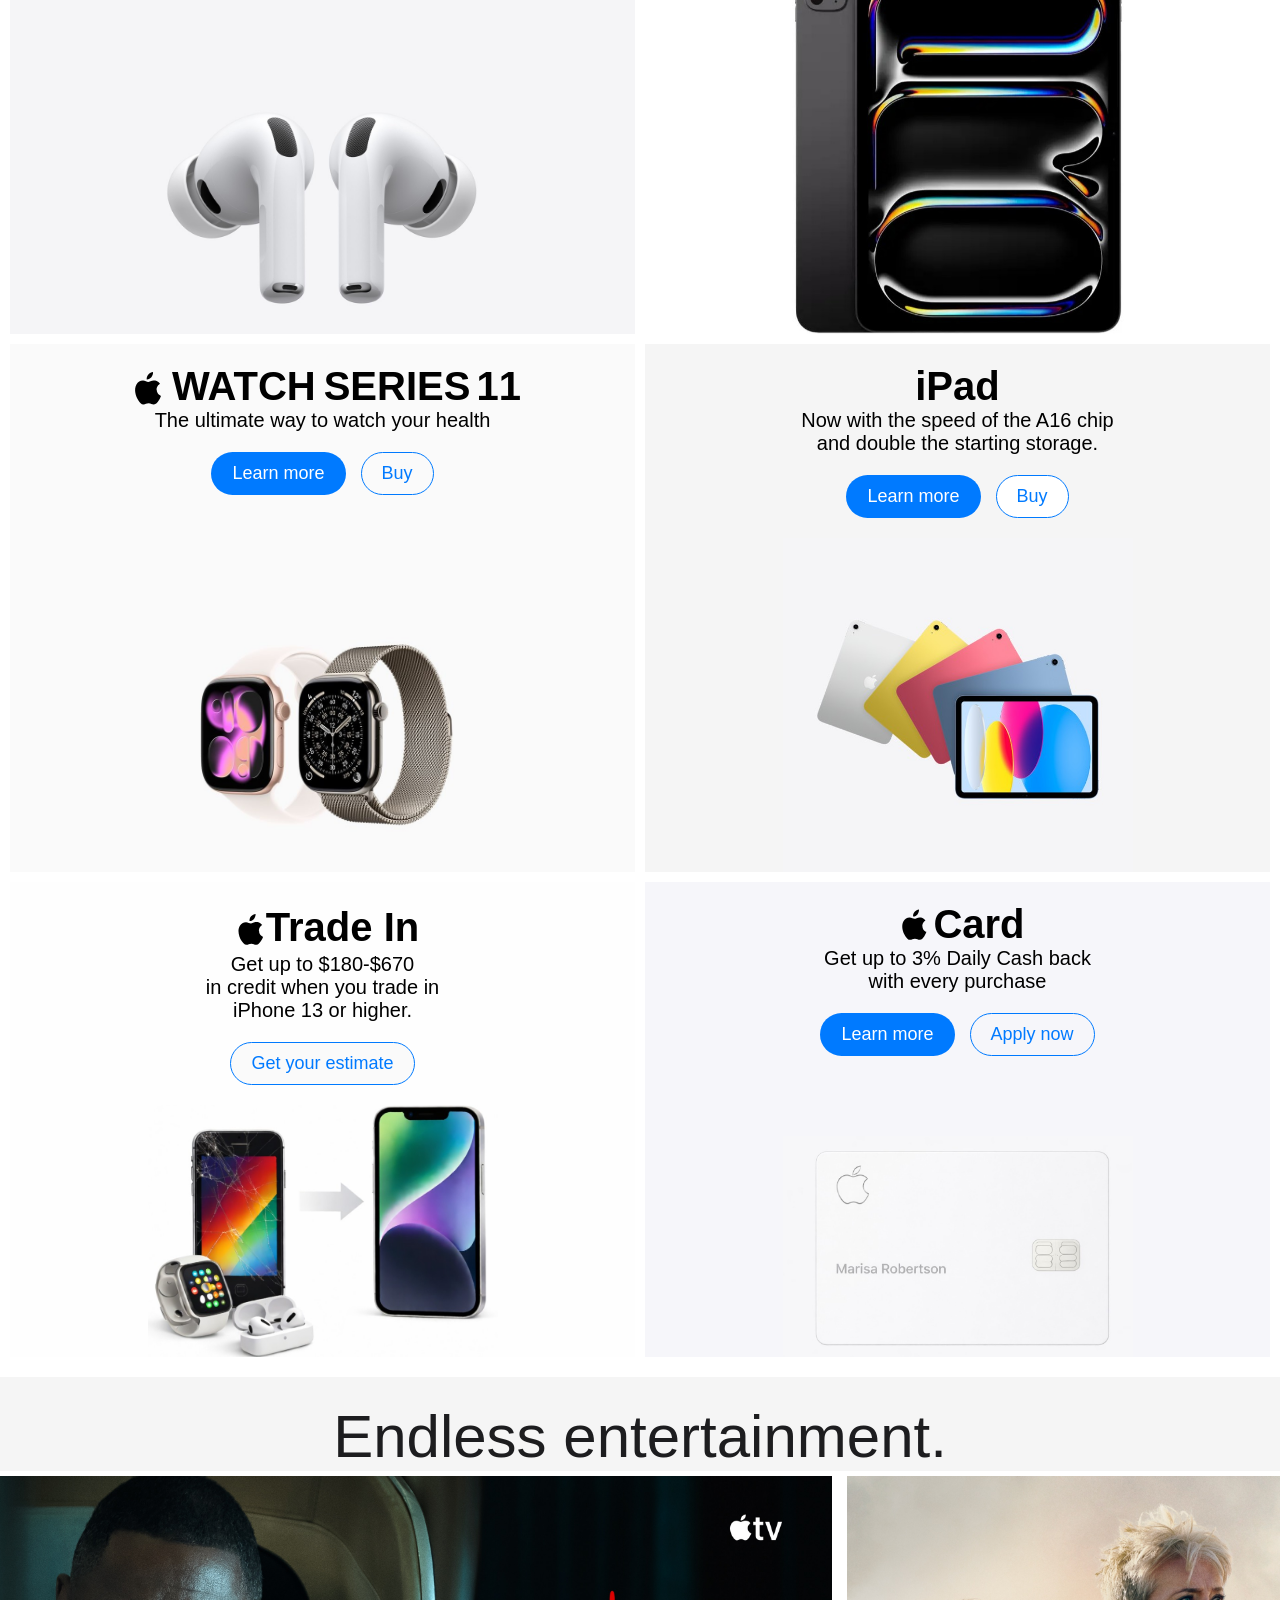
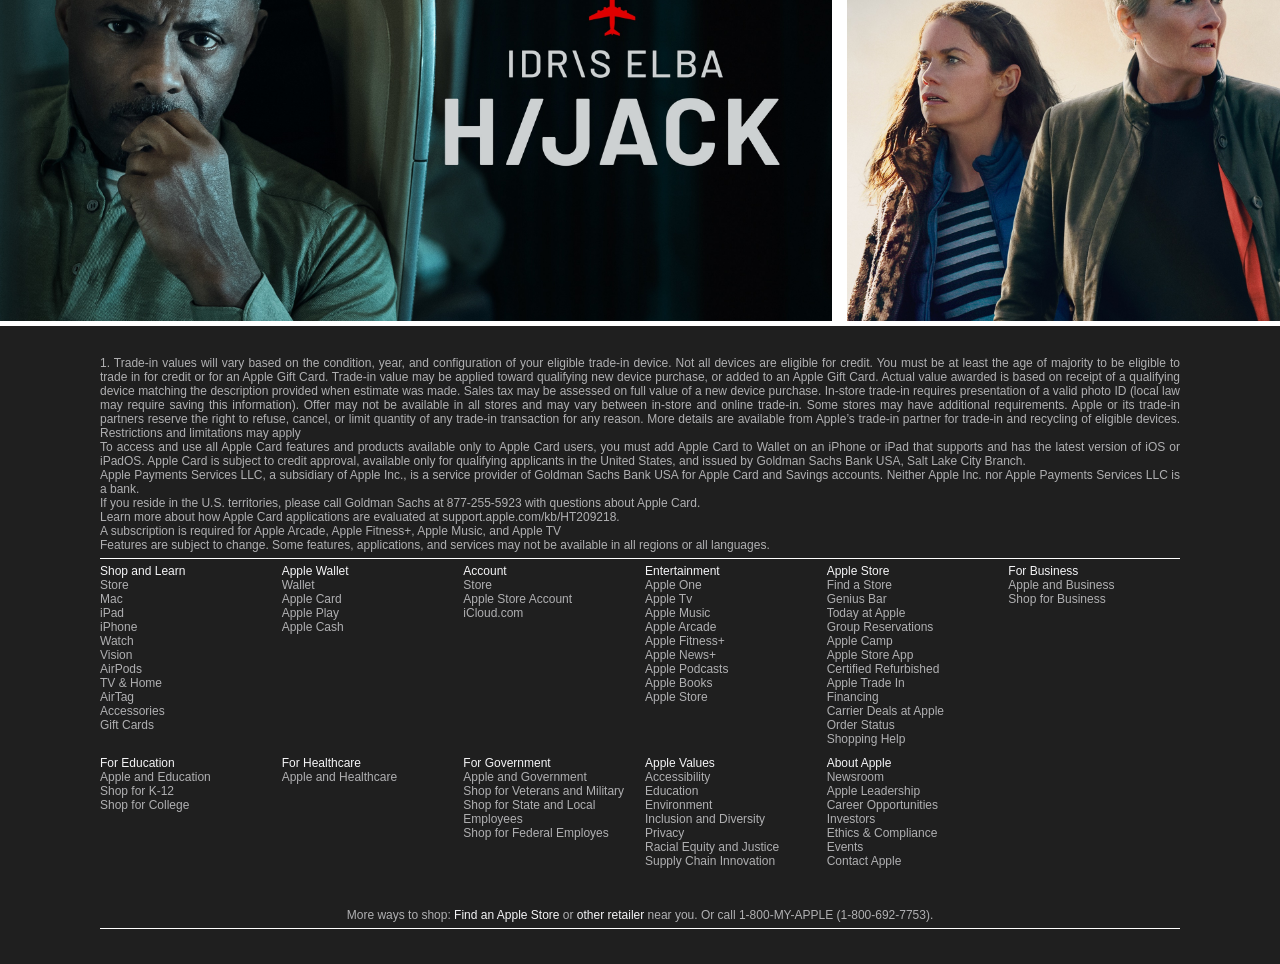
==== commit 5f8a3b06: "update1-26/01/25" ====
--- a/index.html
+++ b/index.html
@@ -451,12 +451,6 @@
   <main>
     
     <section class="section-1">
-       
-      <div class="img-div">
-        <a href="https://www.apple.com/iphone-17-pro/" class="hero-click">          
-        <img src="iphone-images/Apple-iPhone-17-Pro.jpg" alt="Iphone 17 Pro" class="iphone-17-pro-img">
-        </a> 
-      </div>
 
       <div class="presentation-div">
         <a href="https://www.apple.com/iphone-17-pro/" class="hero-click"> 
@@ -482,19 +476,17 @@
         
         </div>
       </div>
+             
+      <div class="img-div">
+        <a href="https://www.apple.com/iphone-17-pro/" class="hero-click">          
+        <img src="iphone-images/Apple-iPhone-17-Pro.jpg" alt="Iphone 17 Pro" class="iphone-17-pro-img">
+        </a> 
+      </div>
        
 
     </section>
 
     <section class="section-2">
-
-      <div class="img-div">
-
-        <a href="https://www.apple.com/iphone-air/" class="hero-click" >
-        <img src="iphone-images/iphone-air.jpeg" alt="Iphone Air" class="iphone-air-img">
-        </a>
-
-      </div>
 
       <div class="presentation-div">
 
@@ -522,6 +514,14 @@
          </a>
         </div>
       </div>
+      
+      <div class="img-div">
+
+        <a href="https://www.apple.com/iphone-air/" class="hero-click" >
+        <img src="iphone-images/iphone-air.jpeg" alt="Iphone Air" class="iphone-air-img">
+        </a>
+
+      </div>
     
      </section>
 
@@ -535,12 +535,6 @@
       <!-- grid block 1-->
 
       <div class="block-1 ">
-        
-        <div class="img-div">
-          <a class="hero-click" href="https://www.apple.com/airpods-pro/">
-            <img class ="airpods3-img" src="iphone-images/airpods-pro-3.jpeg" alt="AirPods Pro 3">
-          </a>
-        </div>
 
         <div class="presentation-div">
           <a class="hero-click" href="https://www.apple.com/airpods-pro/">
@@ -568,18 +562,18 @@
           </div>
 
         </div>
-
+        
+        <div class="img-div">
+          <a class="hero-click" href="https://www.apple.com/airpods-pro/">
+            <img class ="airpods3-img" src="iphone-images/airpods-pro-3.jpeg" alt="AirPods Pro 3">
+          </a>
+        </div>
+        
       </div>
 
       <!-- grid block 2-->
 
       <div class="block-2">
-
-        <div class="img-div">
-          <a class="hero-click" href="https://www.apple.com/ipad-air/">
-            <img class ="ipadair-img" src="iphone-images/ipad-air-big.jpeg" alt="IpadAir">
-          </a>
-        </div>
 
         <div class="presentation-div">
           <a href="#" class="hero-click">
@@ -601,19 +595,18 @@
               Buy
             </a>
           </div>
-
+        </div>
+        <div class="img-div">
+          <a class="hero-click" href="https://www.apple.com/ipad-air/">
+            <img class ="ipadair-img" src="iphone-images/ipadair-3.jpeg" alt="IpadAir">
+          </a>
+       
         </div>
       </div>
 
       <!-- grid block 3-->
 
       <div class="block-3">
-
-         <div class="img-div">
-          <a class="hero-click" href="https://www.apple.com/apple-watch-series-11/">
-            <img class ="apple-watch-11-img" src="iphone-images/apple-watch-11.jpeg" alt="Apple Watch Series 11">
-          </a>
-        </div>
 
         <div class="presentation-div">
           <a class="hero-click" href="https://www.apple.com/apple-watch-series-11/">
@@ -641,17 +634,17 @@
             </a>
           </div>
         </div>
+
+        <div class="img-div">
+          <a class="hero-click" href="https://www.apple.com/apple-watch-series-11/">
+            <img class ="apple-watch-11-img" src="iphone-images/applewatch11-3.jpeg" alt="Apple Watch Series 11">
+          </a>
+        </div>
       </div>
 
       <!-- grid block 4-->
 
       <div class="block-4">
-
-        <div class="img-div">
-          <a class="hero-click" href="#">
-            <img class ="new-ipad-img" src="iphone-images/ipad.jpeg" alt="The new iPad 2026">
-          </a>
-        </div>
 
         <div class="presentation-div">
 
@@ -678,16 +671,19 @@
             </a>
           </div>
         </div>
+        
+        <div class="img-div">
+          <a class="hero-click" href="#">
+            <img class ="new-ipad-img" src="iphone-images/ipad11a16-3.jpg" alt="The new iPad 2026">
+          </a>
+        </div>
+
       </div>
 
       <!-- grid block 5-->
 
       <div class="block-5">
-            <div class="img-div">
-          <a class="hero-click" href="https://www.apple.com/shop/trade-in">
-            <img class ="trade-in-img" src="iphone-images/tradein-6.jpeg" alt="Trade In">
-          </a>
-        </div>
+
         <div class="presentation-div">
 
           <a href="#" class="hero-click">
@@ -716,25 +712,23 @@
 
           </div>
         </div>
-    
+        <div class="img-div">
+          <a class="hero-click" href="https://www.apple.com/shop/trade-in">
+            <img class ="trade-in-img" src="iphone-images/tradein-6.jpeg" alt="Trade In">
+          </a>
+        </div>
       </div>
        <!-- grid block 6-->
 
       <div class="block-6">
-          <div class="img-div">
-            <a class="hero-click" href="https://www.apple.com/apple-card/">
-              <img class ="credit-card-img" src="iphone-images/apple-credit-card.jpeg" alt="Credit Card">
-            </a>
-          </div>
        
         <div class="presentation-div">  
-          
 
           <a class="hero-click" href="https://www.apple.com/apple-card/">
             <div class="intro-div">
 
               <h2 class="name">
-              <svg class="apple-icon-8" xmlns="http://www.w3.org/ 2000/svg" viewBox="0 0 24 24" width="24" height="24" fill="#ffffff">
+              <svg class="apple-icon-8" xmlns="http://www.w3.org/ 2000/svg" viewBox="0 0 23 23" width="43" height="43" fill="black">
                 <path d="M17.27 12.38c-.02-2.02 1.64-3 1.72-3.05-0.94-1.37-2.4-1.56-2.9-1.58-1.23-.13-2.39.73-3.01.73-.63 0-1.59-.71-2.61-.69-1.34.02-2.57.78-3.25 1.97-1.4 2.42-.36 6 1 7.96.67.96 1.47 2.03 2.53 2 1-.04 1.38-.65 2.59-.65s1.54.65 2.6.63c1.08-.02 1.76-.98 2.42-1.95.77-1.14 1.08-2.25 1.1-2.31-.02 0-2.1-.81-2.1-3.06zM14.69 6.1c.55-.68.92-1.63.82-2.58-.8.03-1.76.54-2.33 1.22-.51.59-.95 1.54-.83 2.46.88.07 1.79-.45 2.34-1.1z"/>
                 </svg>
                 Card
@@ -747,7 +741,6 @@
               </p>
             </div>
           </a>
-          
 
           <div class="btn-div">
 
@@ -760,7 +753,11 @@
 
           </div>
         </div>
-      
+        <div class="img-div">
+          <a class="hero-click" href="https://www.apple.com/apple-card/">
+            <img class ="credit-card-img" src="iphone-images/applecard-grey.jpeg" alt="Credit Card">
+          </a>
+        </div>
       </div>
 
     </section>
--- a/Apple-content.css
+++ b/Apple-content.css
@@ -9,18 +9,17 @@
   justify-content: center;
   align-items: center;
   background-color: var(--a-color-primary);
-  padding-top: 190px;
+  
   
   
 }
 .section-1 .presentation-div{
-  position: absolute;
+  position: relative;
   top: 10px;
   width: 100%;
   display: flex;
   justify-content: center;
   flex-direction: column;
-  margin: 10px 0 30px 0;
   gap: 20px;
   
 }
@@ -63,7 +62,7 @@
   justify-content: center;
   align-items: center;
   background-color: var(--background-color-1);
-  padding-top: 165px;
+  
   
   
 }
@@ -72,12 +71,12 @@
   position: relative;
   height: auto;
   width: 100%;
-  max-width: 500px;
+  max-width: 425px;
   
 }
 
 .section-2 .presentation-div{
-  position: absolute;
+  position: relative;
   top: 10px;
   width: 100%;
   display: flex;
@@ -101,10 +100,12 @@
 .grid{
   display: grid;
   grid-template-columns: 1fr 1fr ;
-  grid-template-rows: 1fr 1fr;
+  grid-template-rows: auto auto;
+  min-width: 0;
   column-gap: 10px;
   row-gap: 10px;
   margin: 0 10px;
+  padding: 0;
 }
 
 /*----------------------*/
@@ -115,10 +116,10 @@
   position:relative;
   display: flex;
   flex-direction: column;
-  justify-content: flex-start;
-  align-items: center;
+  justify-content: space-between;
+  align-content: center;
   background-color: var(--background-color-1);
-  padding-top: 200px;
+  gap: 0;
 
 }
 
@@ -126,7 +127,7 @@
   position: relative;
   height: auto;
   width: 100%;
-  max-width: 550px;
+  max-width: 350px;
 }
 
 .block-1 .presentation-div .btn-buy{
@@ -149,18 +150,17 @@
   position: relative;
   display: flex;
   flex-direction: column;
-  justify-content: flex-start;
-  align-items: center;
-  background-color: rgb(250, 250, 250) ;
-  padding-top: 170px;
-  
+  justify-content: space-between;
+  align-content: center;
+  background-color: rgb(255,255,255);
+  gap: 0;
 }
 
 .ipadair-img{
   position: relative;
   height: auto;
   width: 100%;
-  max-width: 400px;
+  max-width: 350px;
 }
 
 .ipad-air-text-img{
@@ -191,17 +191,17 @@
   display: flex;
   position: relative;
   flex-direction: column;
-  justify-content: flex-start;
-  align-items: center;
+  justify-content: space-between;
+  align-content: center;
   background-color: var(--background-color-2);
-  padding-top: 175px;
+  gap: 0;
 }
 
 .apple-watch-11-img{
   position: relative;
   height: auto;
   width: 100%;
-  max-width: 800px;
+  max-width: 350px;
 }
 
 
@@ -231,19 +231,18 @@
   display: flex;
   position: relative;
   flex-direction: column;
-  justify-content: flex-start;
-  align-items: center;
-  background-color: var(--text-color-primary);
-  padding-top: 205px;
-  
-  
+  justify-content: space-between;
+  align-content: center;
+  background-color: rgb(245, 245, 245);
+  gap: 0;
 }
 
 .new-ipad-img{
   position: relative;
   height: auto;
   width: 100%;
-  max-width: 315px;
+  max-width: 350px;
+  bottom: 0;
 }
 
 
@@ -264,10 +263,10 @@
   position: relative;
   display: flex;
   flex-direction: column;
-  justify-content: flex-start;
-  align-items: center;
+  justify-content: space-between;
+  align-content: center;
   background-color: rgb(254, 254, 254);
-  padding-top: 220px;
+   gap: 0;
  
 }
 
@@ -275,7 +274,7 @@
   position: relative;
   height: auto;
   width: 100%;
-  max-width: 400px;
+  max-width: 350px;
  
 }
 
@@ -300,11 +299,12 @@
   position: relative;
   display: flex;
   flex-direction: column;
-  justify-content: flex-start;
-  align-items: center;
-  background-color: var(--text-color-primary);
-  padding-top: 250px; 
-}
+  justify-content: space-between;
+  align-content: center;
+  background-color: rgb(246, 246, 250);
+  gap: 0;
+}
+
 
 .credit-card-img{
   position:relative;
@@ -316,7 +316,7 @@
 
 .block-6 .presentation-div .btn-buy{
   width: max-content;
-  background-color: var(--text-color-primary);
+  background-color: rgb(246, 246, 250);
 }
 
 .block-6 .presentation-div .btn-buy:hover{
@@ -424,8 +424,9 @@
 @media (max-width: 950px){
   .grid{
     display: grid;
-    grid-template-columns: 1fr;
+    grid-template-columns: auto;
     grid-template-rows: auto;
+    margin : 0;
   }
  
   .slide{
@@ -445,8 +446,9 @@
 @media (max-width: 480px){
    .grid{
     display: grid;
-    grid-template-columns: 1fr;
+    grid-template-columns: auto;
     grid-template-rows: auto;
+    margin: 0;
   }
  
   .slide{
--- a/Apple-general.css
+++ b/Apple-general.css
@@ -82,10 +82,12 @@
 }
 
 .img-div{
-  display: flex;
-  justify-content: center;
-  margin-top: 0.75rem;
+  display: block;
+  position: relative;
   width: 100%;
+  height: auto;
+  margin: 0;
+  padding: 0;
 }
 
 .section-1 .name, .section-2 .name{
@@ -121,12 +123,18 @@
   font-weight: 400;
 }
 
+
+/*    very important mistake here */
+/*  do not forget to check this   */
+/*   very important  under this text */
+
 .grid .presentation-div{
-  position: absolute;
-  display: flex;
-  flex-direction: column;
-  justify-content: center;
-  top: 1.5rem;
+  position: relative; /*static;*/ /*absolute;*/
+  /*padding: 1rem 0;  ----------    */
+  display: flex;
+  flex-direction: column;
+  justify-content: center;
+  top: 1rem;
   gap: 1rem;
 }
 
@@ -241,10 +249,10 @@
     font-size: 1rem; 
   }
    .grid .presentation-div .name{ 
-    font-size: 2rem;
+    font-size: 0.8rem;
   }
   .grid .presentation-div .description{  
-    font-size: 1rem;
+    font-size: 0.4rem;
   } 
   .grid .presentation-div{
     top: 0.80rem;
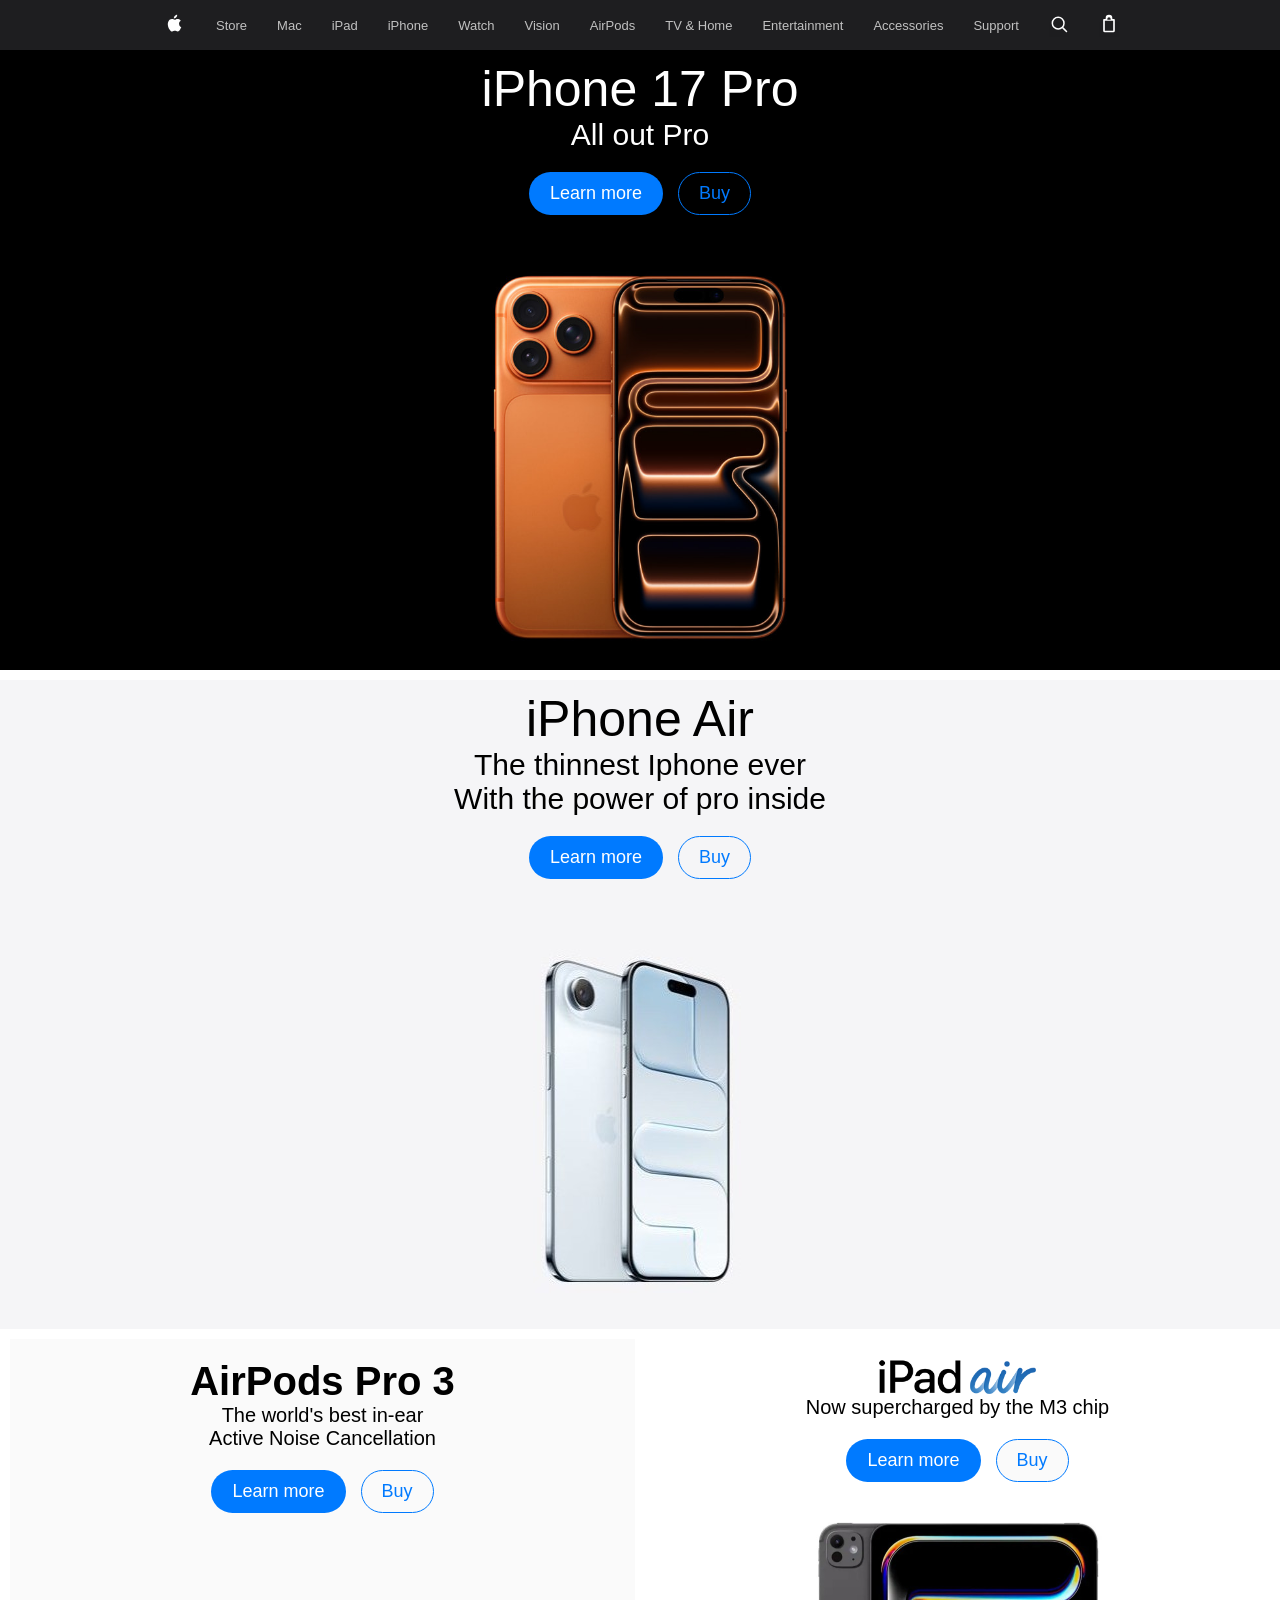
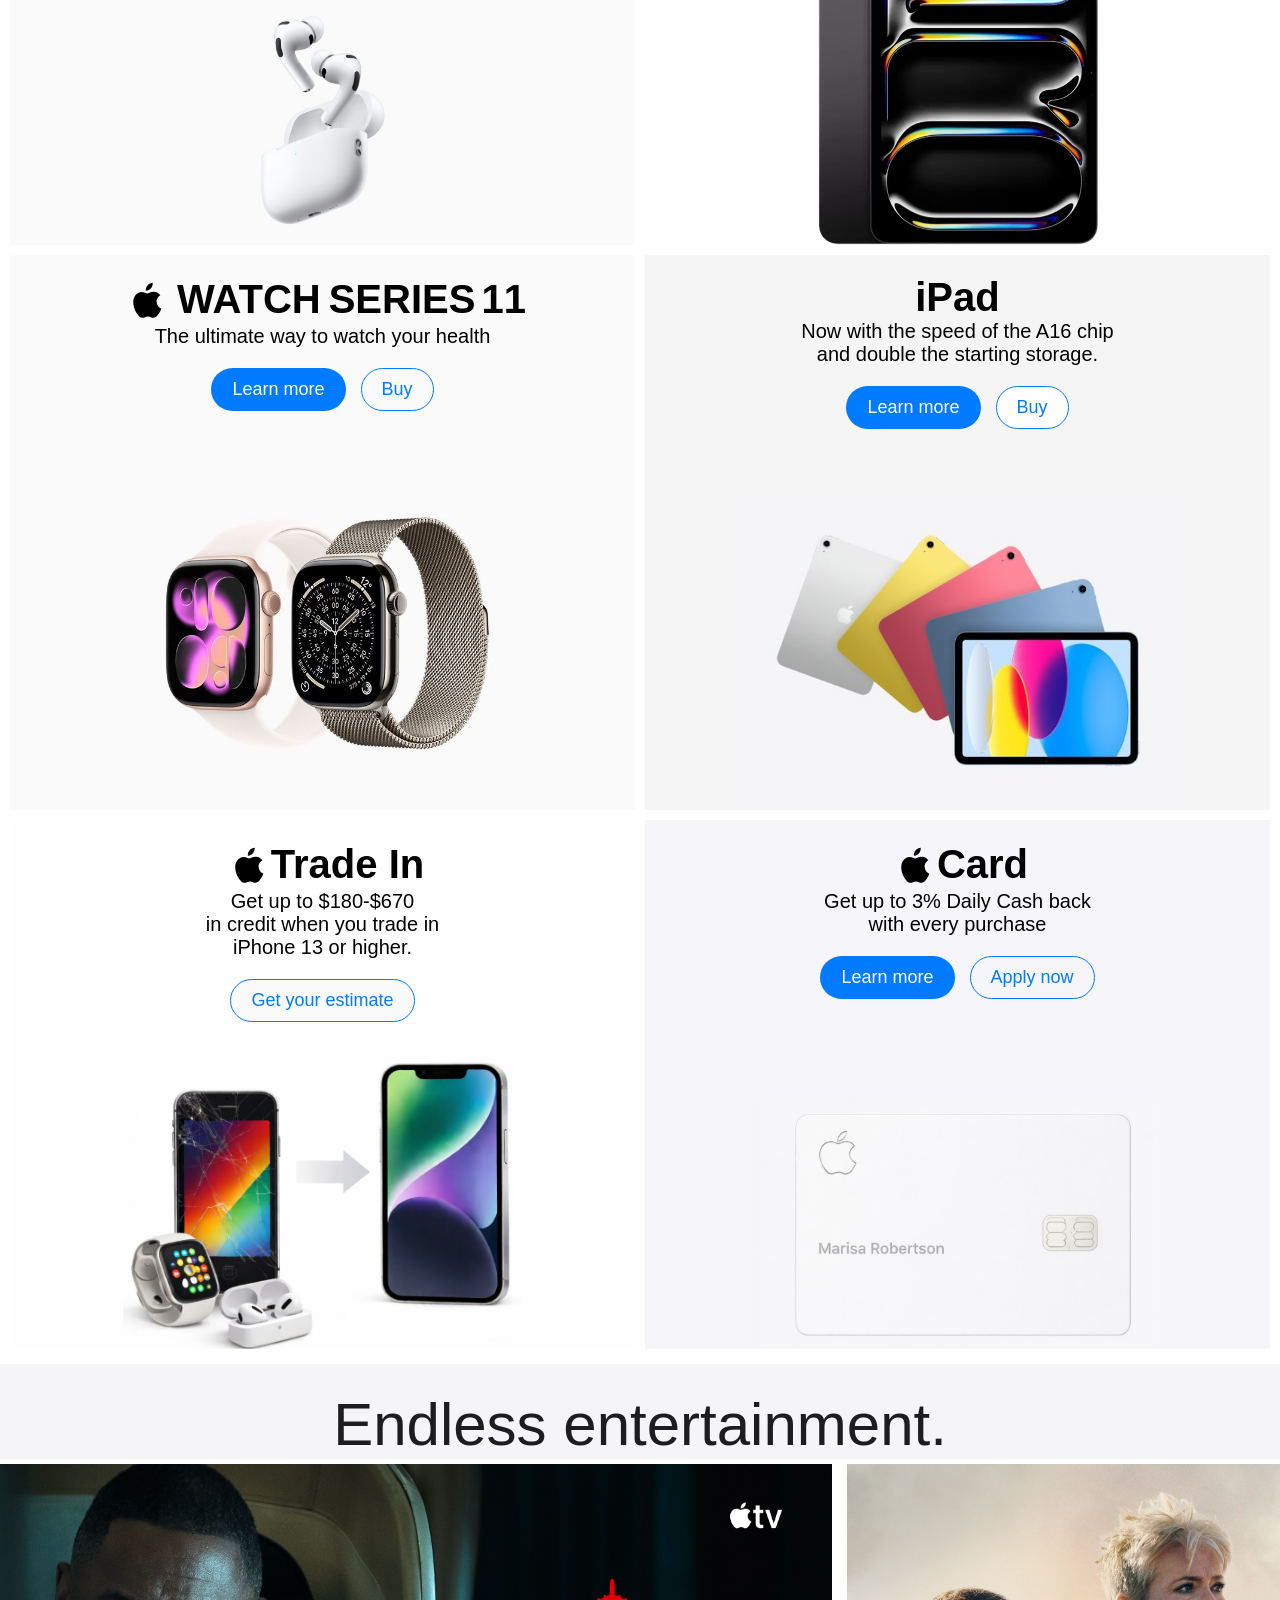
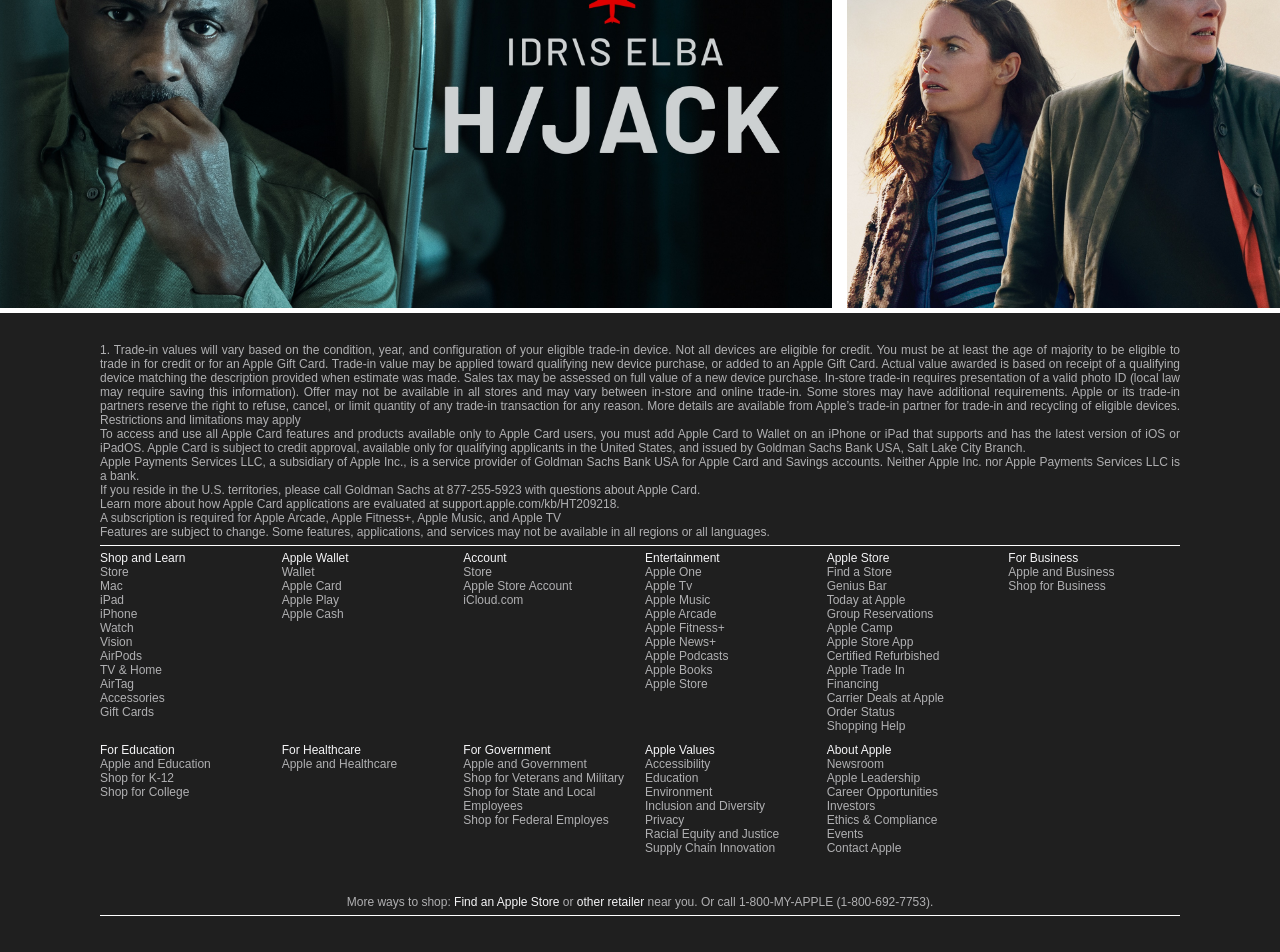
==== commit 960e5538: "update1-27/01/26" ====
--- a/index.html
+++ b/index.html
@@ -22,13 +22,13 @@
           <line x1="3" y1="12" x2="21" y2="12" stroke="white" stroke-width="2" stroke-linecap="round"/>
         </svg>
       </label>
-        <svg class="apple-icon mobile-only-icon" xmlns="http://www.w3.org/2000/svg" viewBox="0 0 24 24" width="24" height="24" fill="#ffffff" >
+        <svg class="apple-icon mobile-only-icon" xmlns="http://www.w3.org/2000/svg" viewBox="0 0 24 24" width="26" height="26" fill="#ffffff" >
              <path d="M17.27 12.38c-.02-2.02 1.64-3 1.72-3.05-0.94-1.37-2.4-1.56-2.9-1.58-1.23-.13-2.39.73-3.01.73-.63 0-1.59-.71-2.61-.69-1.34.02-2.57.78-3.25 1.97-1.4 2.42-.36 6 1 7.96.67.96 1.47 2.03 2.53 2 1-.04 1.38-.65 2.59-.65s1.54.65 2.6.63c1.08-.02 1.76-.98 2.42-1.95.77-1.14 1.08-2.25 1.1-2.31-.02 0-2.1-.81-2.1-3.06zM14.69 6.1c.55-.68.92-1.63.82-2.58-.8.03-1.76.54-2.33 1.22-.51.59-.95 1.54-.83 2.46.88.07 1.79-.45 2.34-1.1z"/>
             </svg></a>
       <div class="nav-menu">
       <ul class="nav-list">
         <li><a href="https://www.apple.com/" class="apple-icon-link">
-            <svg class="apple-icon" xmlns="http://www.w3.org/2000/svg" viewBox="0 0 24 24" width="24" height="24" fill="#ffffff" >
+            <svg class="apple-icon" xmlns="http://www.w3.org/2000/svg" viewBox="0 0 24 24" width="25" height="25" fill="white" >
              <path d="M17.27 12.38c-.02-2.02 1.64-3 1.72-3.05-0.94-1.37-2.4-1.56-2.9-1.58-1.23-.13-2.39.73-3.01.73-.63 0-1.59-.71-2.61-.69-1.34.02-2.57.78-3.25 1.97-1.4 2.42-.36 6 1 7.96.67.96 1.47 2.03 2.53 2 1-.04 1.38-.65 2.59-.65s1.54.65 2.6.63c1.08-.02 1.76-.98 2.42-1.95.77-1.14 1.08-2.25 1.1-2.31-.02 0-2.1-.81-2.1-3.06zM14.69 6.1c.55-.68.92-1.63.82-2.58-.8.03-1.76.54-2.33 1.22-.51.59-.95 1.54-.83 2.46.88.07 1.79-.45 2.34-1.1z"/>
             </svg></a>
             </li>
@@ -445,7 +445,6 @@
     </div>
     </nav>
 
-    <!-- the bag and the search button should be an ancor tag for the accessibility-->
   </header>
 
   <main>
@@ -534,7 +533,7 @@
 
       <!-- grid block 1-->
 
-      <div class="block-1 ">
+      <div class="block b1 ">
 
         <div class="presentation-div">
           <a class="hero-click" href="https://www.apple.com/airpods-pro/">
@@ -565,7 +564,7 @@
         
         <div class="img-div">
           <a class="hero-click" href="https://www.apple.com/airpods-pro/">
-            <img class ="airpods3-img" src="iphone-images/airpods-pro-3.jpeg" alt="AirPods Pro 3">
+            <img class ="airpods3-img" src="iphone-images/airpodspro3-3.jpeg" alt="AirPods Pro 3">
           </a>
         </div>
         
@@ -573,7 +572,7 @@
 
       <!-- grid block 2-->
 
-      <div class="block-2">
+      <div class="block b2">
 
         <div class="presentation-div">
           <a href="#" class="hero-click">
@@ -606,13 +605,13 @@
 
       <!-- grid block 3-->
 
-      <div class="block-3">
+      <div class="block b3">
 
         <div class="presentation-div">
           <a class="hero-click" href="https://www.apple.com/apple-watch-series-11/">
             <div class="intro-div">
               <h2 class="name">
-                <svg class="apple-icon" xmlns="http://www.w3.org/2000/svg" viewBox="1 0.5 20 21"   width="30" height="42" fill="black">
+                <svg class="apple-icon-8" xmlns="http://www.w3.org/2000/svg" viewBox="0 0 23 23"  fill="black">
                 <path d="M17.27 12.38c-.02-2.02 1.64-3 1.72-3.05-0.94-1.37-2.4-1.56-2.9-1.58-1.23-.13-2.39.73-3.01.73-.63 0-1.59-.71-2.61-.69-1.34.02-2.57.78-3.25 1.97-1.4 2.42-.36 6 1 7.96.67.96 1.47 2.03 2.53 2 1-.04 1.38-.65 2.59-.65s1.54.65 2.6.63c1.08-.02 1.76-.98 2.42-1.95.77-1.14 1.08-2.25 1.1-2.31-.02 0-2.1-.81-2.1-3.06zM14.69 6.1c.55-.68.92-1.63.82-2.58-.8.03-1.76.54-2.33 1.22-.51.59-.95 1.54-.83 2.46.88.07 1.79-.45 2.34-1.1z"/>
                 </svg>
                 WATCH 
@@ -644,7 +643,7 @@
 
       <!-- grid block 4-->
 
-      <div class="block-4">
+      <div class="block b4">
 
         <div class="presentation-div">
 
@@ -682,14 +681,14 @@
 
       <!-- grid block 5-->
 
-      <div class="block-5">
+      <div class="block b5">
 
         <div class="presentation-div">
 
           <a href="#" class="hero-click">
             <div class="intro-div">
               <h2 class="name">
-              <svg class="apple-icon" xmlns="http://www.w3.org/2000/svg" viewBox="0 -1.9 21 25" width="37" height="51" fill="black">
+              <svg class="apple-icon-8" xmlns="http://www.w3.org/2000/svg" viewBox="0 0 23 23"  fill="black">
               <path d="M17.27 12.38c-.02-2.02 1.64-3 1.72-3.05-0.94-1.37-2.4-1.56-2.9-1.58-1.23-.13-2.39.73-3.01.73-.63 0-1.59-.71-2.61-.69-1.34.02-2.57.78-3.25 1.97-1.4 2.42-.36 6 1 7.96.67.96 1.47 2.03 2.53 2 1-.04 1.38-.65 2.59-.65s1.54.65 2.6.63c1.08-.02 1.76-.98 2.42-1.95.77-1.14 1.08-2.25 1.1-2.31-.02 0-2.1-.81-2.1-3.06zM14.69 6.1c.55-.68.92-1.63.82-2.58-.8.03-1.76.54-2.33 1.22-.51.59-.95 1.54-.83 2.46.88.07 1.79-.45 2.34-1.1z"/>
               </svg>
               Trade In
@@ -720,7 +719,7 @@
       </div>
        <!-- grid block 6-->
 
-      <div class="block-6">
+      <div class="block b6">
        
         <div class="presentation-div">  
 
@@ -728,7 +727,7 @@
             <div class="intro-div">
 
               <h2 class="name">
-              <svg class="apple-icon-8" xmlns="http://www.w3.org/ 2000/svg" viewBox="0 0 23 23" width="43" height="43" fill="black">
+              <svg class="apple-icon-8" xmlns="http://www.w3.org/ 2000/svg" viewBox="0 0 23 23"  fill="black">
                 <path d="M17.27 12.38c-.02-2.02 1.64-3 1.72-3.05-0.94-1.37-2.4-1.56-2.9-1.58-1.23-.13-2.39.73-3.01.73-.63 0-1.59-.71-2.61-.69-1.34.02-2.57.78-3.25 1.97-1.4 2.42-.36 6 1 7.96.67.96 1.47 2.03 2.53 2 1-.04 1.38-.65 2.59-.65s1.54.65 2.6.63c1.08-.02 1.76-.98 2.42-1.95.77-1.14 1.08-2.25 1.1-2.31-.02 0-2.1-.81-2.1-3.06zM14.69 6.1c.55-.68.92-1.63.82-2.58-.8.03-1.76.54-2.33 1.22-.51.59-.95 1.54-.83 2.46.88.07 1.79-.45 2.34-1.1z"/>
                 </svg>
                 Card
--- a/Apple-content.css
+++ b/Apple-content.css
@@ -99,42 +99,44 @@
 
 .grid{
   display: grid;
-  grid-template-columns: 1fr 1fr ;
+  grid-template-columns: 1fr 1fr;
   grid-template-rows: auto auto;
   min-width: 0;
   column-gap: 10px;
   row-gap: 10px;
   margin: 0 10px;
   padding: 0;
-}
-
-/*----------------------*/
+ 
+}
+
+
+.apple-icon-8{
+  width: 100%;
+  max-width: 50px;
+  height: auto;
+  display: block;
+}
+
+
 
 /*----- first block ------*/
 
-.block-1 {
-  position:relative;
-  display: flex;
-  flex-direction: column;
-  justify-content: space-between;
-  align-content: center;
-  background-color: var(--background-color-1);
-  gap: 0;
-
+.b1 {
+  background-color: var(--background-color-2);
 }
 
 .airpods3-img{
   position: relative;
   height: auto;
   width: 100%;
-  max-width: 350px;
-}
-
-.block-1 .presentation-div .btn-buy{
-  background-color: var(--background-color-1);
-}
-
-.block-1 .presentation-div .btn-buy:hover{
+  max-width: 250px;
+}
+
+.b1 .presentation-div .btn-buy{
+  background-color: var(--background-color-2);
+}
+
+.b1 .presentation-div .btn-buy:hover{
   background-color: var(--btn-color-primary);
   color: var(--text-color-primary);
 }
@@ -146,21 +148,15 @@
 
 /*------- second block -------*/
 
-.block-2{
-  position: relative;
-  display: flex;
-  flex-direction: column;
-  justify-content: space-between;
-  align-content: center;
-  background-color: rgb(255,255,255);
-  gap: 0;
+.b2{
+  background-color: var(--background-color-4);
 }
 
 .ipadair-img{
   position: relative;
   height: auto;
   width: 100%;
-  max-width: 350px;
+  max-width: 300px;
 }
 
 .ipad-air-text-img{
@@ -171,11 +167,11 @@
 }
 
 
-.block-2 .presentation-div .btn-buy{
-  background-color: var(--background-color-2);
-}
-
-.block-2 .presentation-div .btn-buy:hover{
+.b2 .presentation-div .btn-buy{
+  background-color: var(--background-color-2);
+}
+
+.b2 .presentation-div .btn-buy:hover{
   background-color: var(--btn-color-primary);
   color: var(--text-color-primary);
 }
@@ -187,35 +183,29 @@
 
 
 
-.block-3 {
-  display: flex;
-  position: relative;
-  flex-direction: column;
-  justify-content: space-between;
-  align-content: center;
-  background-color: var(--background-color-2);
-  gap: 0;
+.b3 {
+  background-color: var(--background-color-2);
 }
 
 .apple-watch-11-img{
   position: relative;
   height: auto;
   width: 100%;
-  max-width: 350px;
-}
-
-
-.block-3 .presentation-div .name{
+  max-width: 450px;
+}
+
+
+.b3 .presentation-div .name{
   gap: 8px;
   word-spacing: -5px;
 }
 
 
-.block-3 .presentation-div .btn-buy{
-  background-color: var(--background-color-2);
-}
-
-.block-3 .presentation-div .btn-buy:hover{
+.b3 .presentation-div .btn-buy{
+  background-color: var(--background-color-2);
+}
+
+.b3 .presentation-div .btn-buy:hover{
   background-color: var(--btn-color-primary);
   color: var(--text-color-primary);
 }
@@ -227,30 +217,24 @@
 /*-------- fourth block --------*/
 
 
-.block-4 {
-  display: flex;
-  position: relative;
-  flex-direction: column;
-  justify-content: space-between;
-  align-content: center;
+.b4 {
   background-color: rgb(245, 245, 245);
-  gap: 0;
 }
 
 .new-ipad-img{
   position: relative;
   height: auto;
   width: 100%;
-  max-width: 350px;
+  max-width: 450px;
   bottom: 0;
 }
 
 
-.block-4 .presentation-div .btn-buy{
+.b4 .presentation-div .btn-buy{
   background-color: var(--text-color-primary);
 }
 
-.block-4 .presentation-div .btn-buy:hover{
+.b4 .presentation-div .btn-buy:hover{
   background-color: var(--btn-color-primary);
   color: var(--text-color-primary);
 }
@@ -259,32 +243,25 @@
 
 /*--------------- fith block ----------------*/
 
-.block-5 {
-  position: relative;
-  display: flex;
-  flex-direction: column;
-  justify-content: space-between;
-  align-content: center;
+.b5 {
   background-color: rgb(254, 254, 254);
-   gap: 0;
- 
 }
 
 .trade-in-img{
   position: relative;
   height: auto;
   width: 100%;
-  max-width: 350px;
- 
-}
-
-
-.block-5 .presentation-div .btn-buy{
+  max-width: 400px;
+ 
+}
+
+
+.b5 .presentation-div .btn-buy{
   width: max-content;
   background-color: var(--background-color-2);
 }
 
-.block-5 .presentation-div .btn-buy:hover{
+.b5 .presentation-div .btn-buy:hover{
   background-color: var(--btn-color-primary);
   color: var(--text-color-primary);
 }
@@ -295,14 +272,8 @@
 /*-------------- sixth block ----------------*/
 
 
-.block-6 {
-  position: relative;
-  display: flex;
-  flex-direction: column;
-  justify-content: space-between;
-  align-content: center;
+.b6 {
   background-color: rgb(246, 246, 250);
-  gap: 0;
 }
 
 
@@ -310,16 +281,16 @@
   position:relative;
   height: auto;
   width: 100%;
-  max-width: 350px;
-}
-
-
-.block-6 .presentation-div .btn-buy{
+  max-width: 400px;
+}
+
+
+.b6 .presentation-div .btn-buy{
   width: max-content;
   background-color: rgb(246, 246, 250);
 }
 
-.block-6 .presentation-div .btn-buy:hover{
+.b6 .presentation-div .btn-buy:hover{
   background-color: var(--btn-color-primary);
   color: var(--text-color-primary);
 }
@@ -332,7 +303,7 @@
 .slide-section{
   display: flex;
   flex-direction: column;
-  margin-top: 10px;
+  margin-top: 0.25rem;
   margin-bottom: 55px;
 }
 
@@ -342,7 +313,7 @@
   align-items: center;
   width: 100%;
   height: auto;
-  background-color: rgb(245, 245, 245);
+  background-color: var(--background-color-1);
   margin-bottom: 5px;
   padding-top: 2%;
 }
@@ -409,16 +380,6 @@
 
 /*------- responsivenes -------*/
 
-
-/* big screen*/
-@media (min-width: 1025px){
-
-}
-
-/*laptop*/
-@media (max-width: 1024px){
-
-}
 
 /*tablet*/
 @media (max-width: 950px){
@@ -427,6 +388,22 @@
     grid-template-columns: auto;
     grid-template-rows: auto;
     margin : 0;
+ 
+  }
+   .grid .img-div img{
+    max-height: 200px;
+    
+  }
+   .ipad-air-text-img{
+    width: 50%;
+  }
+
+  .b3 .presentation-div .name{
+    gap: 3px;
+  }
+
+  .apple-icon-8{
+    max-width: 35px;
   }
  
   .slide{
@@ -451,6 +428,21 @@
     margin: 0;
   }
  
+
+  .grid .img-div img{
+    max-height: 170px;
+    
+  }
+  .ipad-air-text-img{
+    width: 40%;
+  }
+
+  .apple-icon-8{
+    max-width: 25px;
+  }
+
+
+ 
   .slide{
     width: 100vw;
     height: auto;
--- a/Apple-general.css
+++ b/Apple-general.css
@@ -45,13 +45,12 @@
   --background-color-1: rgb(245, 245, 247);
   --background-color-2: rgb(250, 250, 250);
   --background-color-3: rgba(255, 255, 255, 0.15);
+  --background-color-4: rgb(255, 255, 255);
   --background-color-0: #fff;
 
 }
 
 img{
-  max-width: 100%;
-  height: auto;
   display: block;
 }
 
@@ -65,10 +64,6 @@
 a{
   text-decoration: none;
   color:var(--a-color-primary);
-}
-
-.apple-icon-link{
-  color:var(--text-color-primary);
 }
 
 .hero-click{
@@ -82,13 +77,14 @@
 }
 
 .img-div{
-  display: block;
+  display: flex;
+  justify-content: center;
+  align-content: center;
   position: relative;
-  width: 100%;
   height: auto;
-  margin: 0;
-  padding: 0;
-}
+  
+}
+ 
 
 .section-1 .name, .section-2 .name{
   text-align: center;
@@ -105,6 +101,28 @@
 }
 
 /*------grid general styles -------*/
+
+.grid .block{
+  position: relative;
+  display: flex;
+  flex-direction: column;
+  justify-content: space-between;
+  align-items: center;
+  gap: 0;
+  width: 100%;/**/
+  
+}
+
+.grid .presentation-div{
+  position: relative; 
+  display: flex;
+  flex-direction: column;
+  justify-content: center;
+  top: 1rem;
+  gap: 1rem;
+  margin-bottom: 1rem;
+}
+
  .grid .presentation-div .name{
   display:flex;
   text-align: center;
@@ -124,19 +142,7 @@
 }
 
 
-/*    very important mistake here */
-/*  do not forget to check this   */
-/*   very important  under this text */
-
-.grid .presentation-div{
-  position: relative; /*static;*/ /*absolute;*/
-  /*padding: 1rem 0;  ----------    */
-  display: flex;
-  flex-direction: column;
-  justify-content: center;
-  top: 1rem;
-  gap: 1rem;
-}
+
 
 /*----- buttons ------*/
 
@@ -190,20 +196,9 @@
 /*------- responsivenes -------*/
 
 
-/* big screen*/
-@media (min-width: 1025px){
-
-}
-
-/*laptop*/
-@media (max-width: 1024px){
-
-}
-
 /*tablet*/
 @media (max-width: 950px){
   .img-div{
-    margin-top: 0.35rem;
     width: 60%;
   }
 
@@ -214,10 +209,10 @@
     font-size: 0.75rem; 
   }
    .grid .presentation-div .name{ 
-    font-size: 1rem;
+    font-size: 1.25rem;
   }
   .grid .presentation-div .description{  
-    font-size: 0.5rem;
+    font-size: 0.8rem;
   } 
   .grid .presentation-div{
     top: 0.75rem;
@@ -229,7 +224,7 @@
   }
   .btn{
     padding: 0.25rem 0.5rem;
-    font-size: 0.45rem;
+    font-size: 0.65rem;
     
   }
 }
@@ -238,33 +233,33 @@
 /*phone*/
 @media (max-width: 480px){
  .img-div{
-    margin-top: 0.40rem;
-    width: 60%;
+    width: 50%;
   }
 
   .section-1 .name, .section-2 .name{
-    font-size: 2rem; 
+    font-size: 0.8rem; 
   }
   .section-1 .description, .section-2 .description{ 
-    font-size: 1rem; 
+    font-size: 0.6rem; 
   }
    .grid .presentation-div .name{ 
     font-size: 0.8rem;
   }
   .grid .presentation-div .description{  
-    font-size: 0.4rem;
+    font-size: 0.6rem;
   } 
   .grid .presentation-div{
-    top: 0.80rem;
-    gap: 0.6rem;
+    top: 0.75rem;
+    gap: 0.5rem;
   }
   .btn-div{
-    margin: 0 0 1.7rem 0;
-    gap: 0.5rem;
+    margin: 0 0 1rem 0;
+    gap: 0.35rem;
   }
   .btn{
-    padding: 0.rem 0.5rem;
-    font-size: 0.5rem;
+    padding: 0.25rem 0.5rem;
+    font-size: 0.45rem;
     
   }
-}
+
+}
--- a/Apple-header.css
+++ b/Apple-header.css
@@ -45,16 +45,13 @@
 
 /*---------icon-buttons-style------------*/
 
-.apple-icon{
-  width: 2rem;
-
-}
+
 .apple-icon-2{
   width: 1rem; 
   will-change: transform;
 }
 .apple-icon-2:focus .apple-icon-2:active{
-  outline: 1px solid currentColor ; 
+  outline: 1px solid currentColor; 
   outline-offset: 1px; 
 }
 
@@ -244,16 +241,6 @@
 /* big screen*/
 
 
-@media (min-width: 1025px){
-
-}
-
-/*laptop*/
-
-@media (max-width: 1024px){
-  
-  
-}
 
 /*tablet*/
 
--- a/Apple-footer.css
+++ b/Apple-footer.css
@@ -56,16 +56,6 @@
 /*------- responsivenes -------*/
 
 
-/* big screen*/
-@media (min-width: 1025px){
-
-}
-
-/*laptop*/
-@media (max-width: 1024px){
-
-}
-
 /*tablet*/
 @media (max-width: 950px){
  .info-position{
@@ -87,7 +77,7 @@
 /*phone*/
 @media (max-width: 480px){
   
-  
+
   .info-position{
     width: 100%;
     margin: 0 auto; 
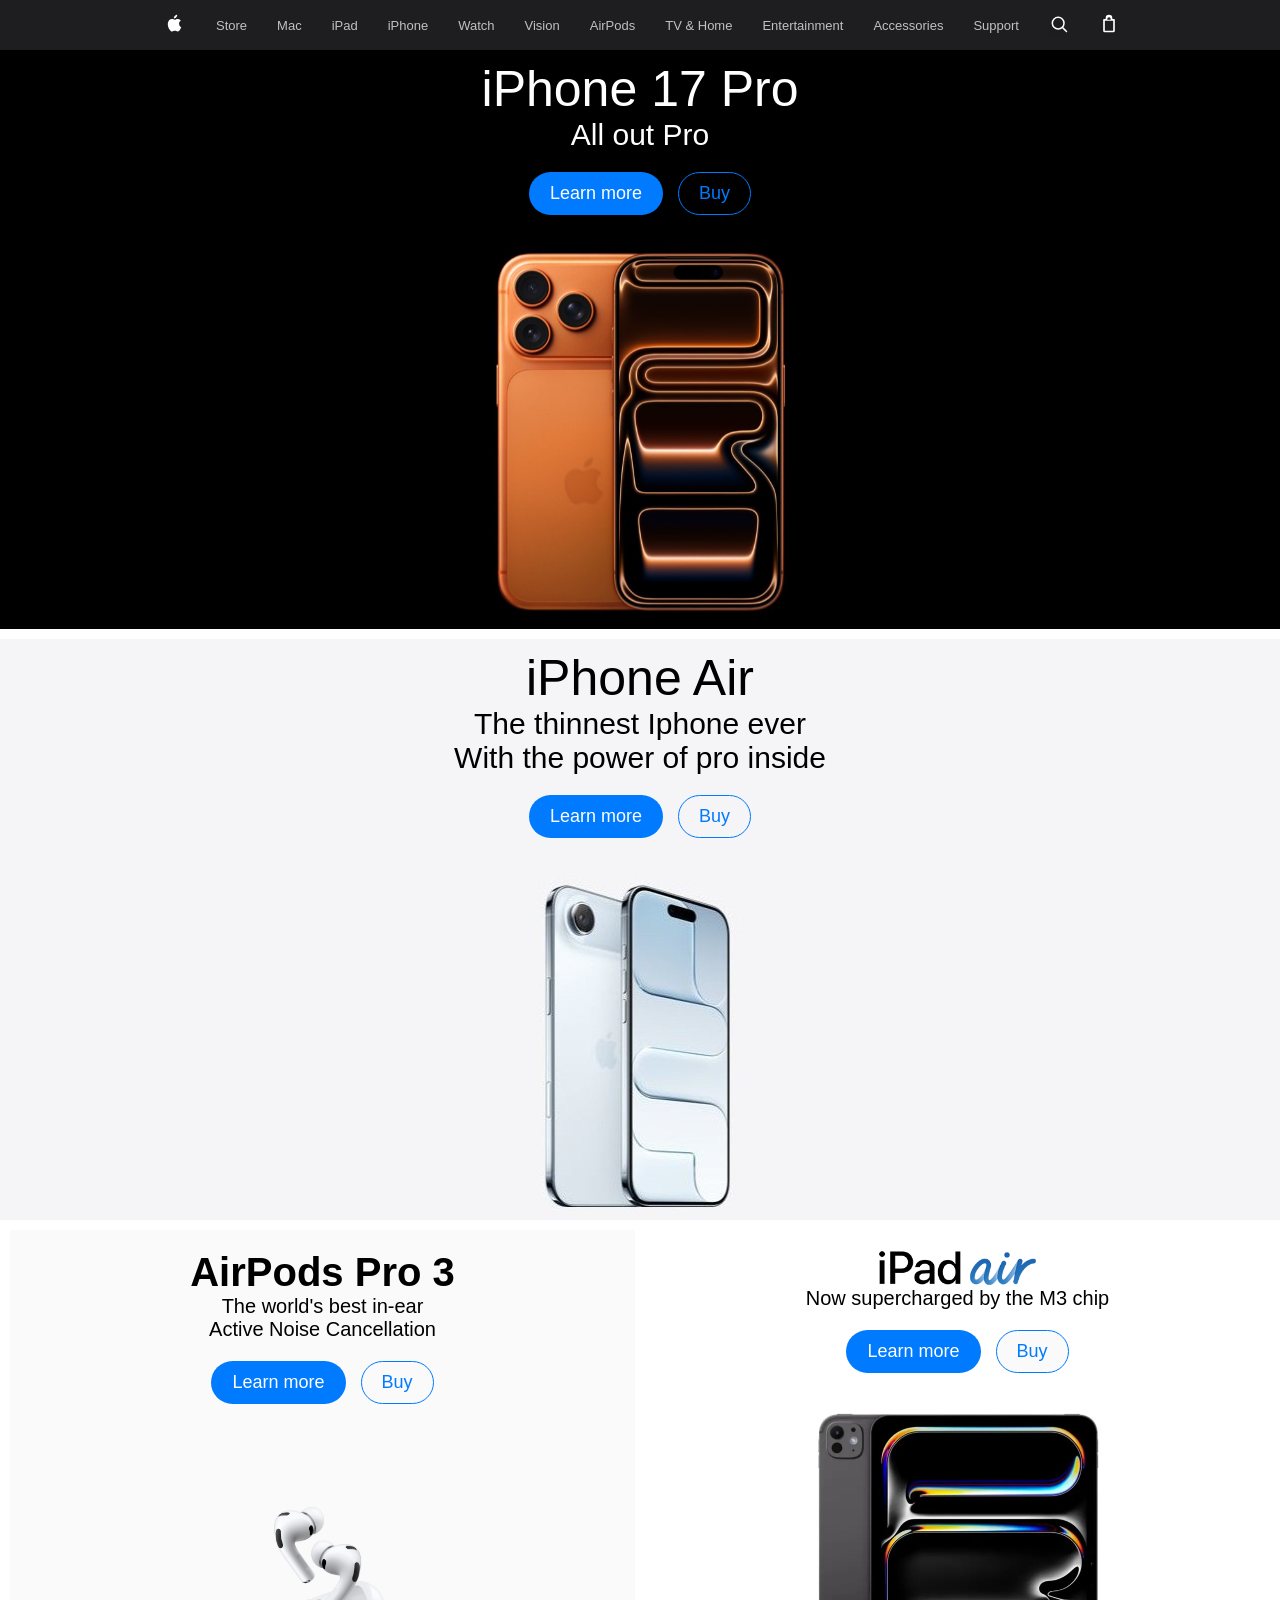
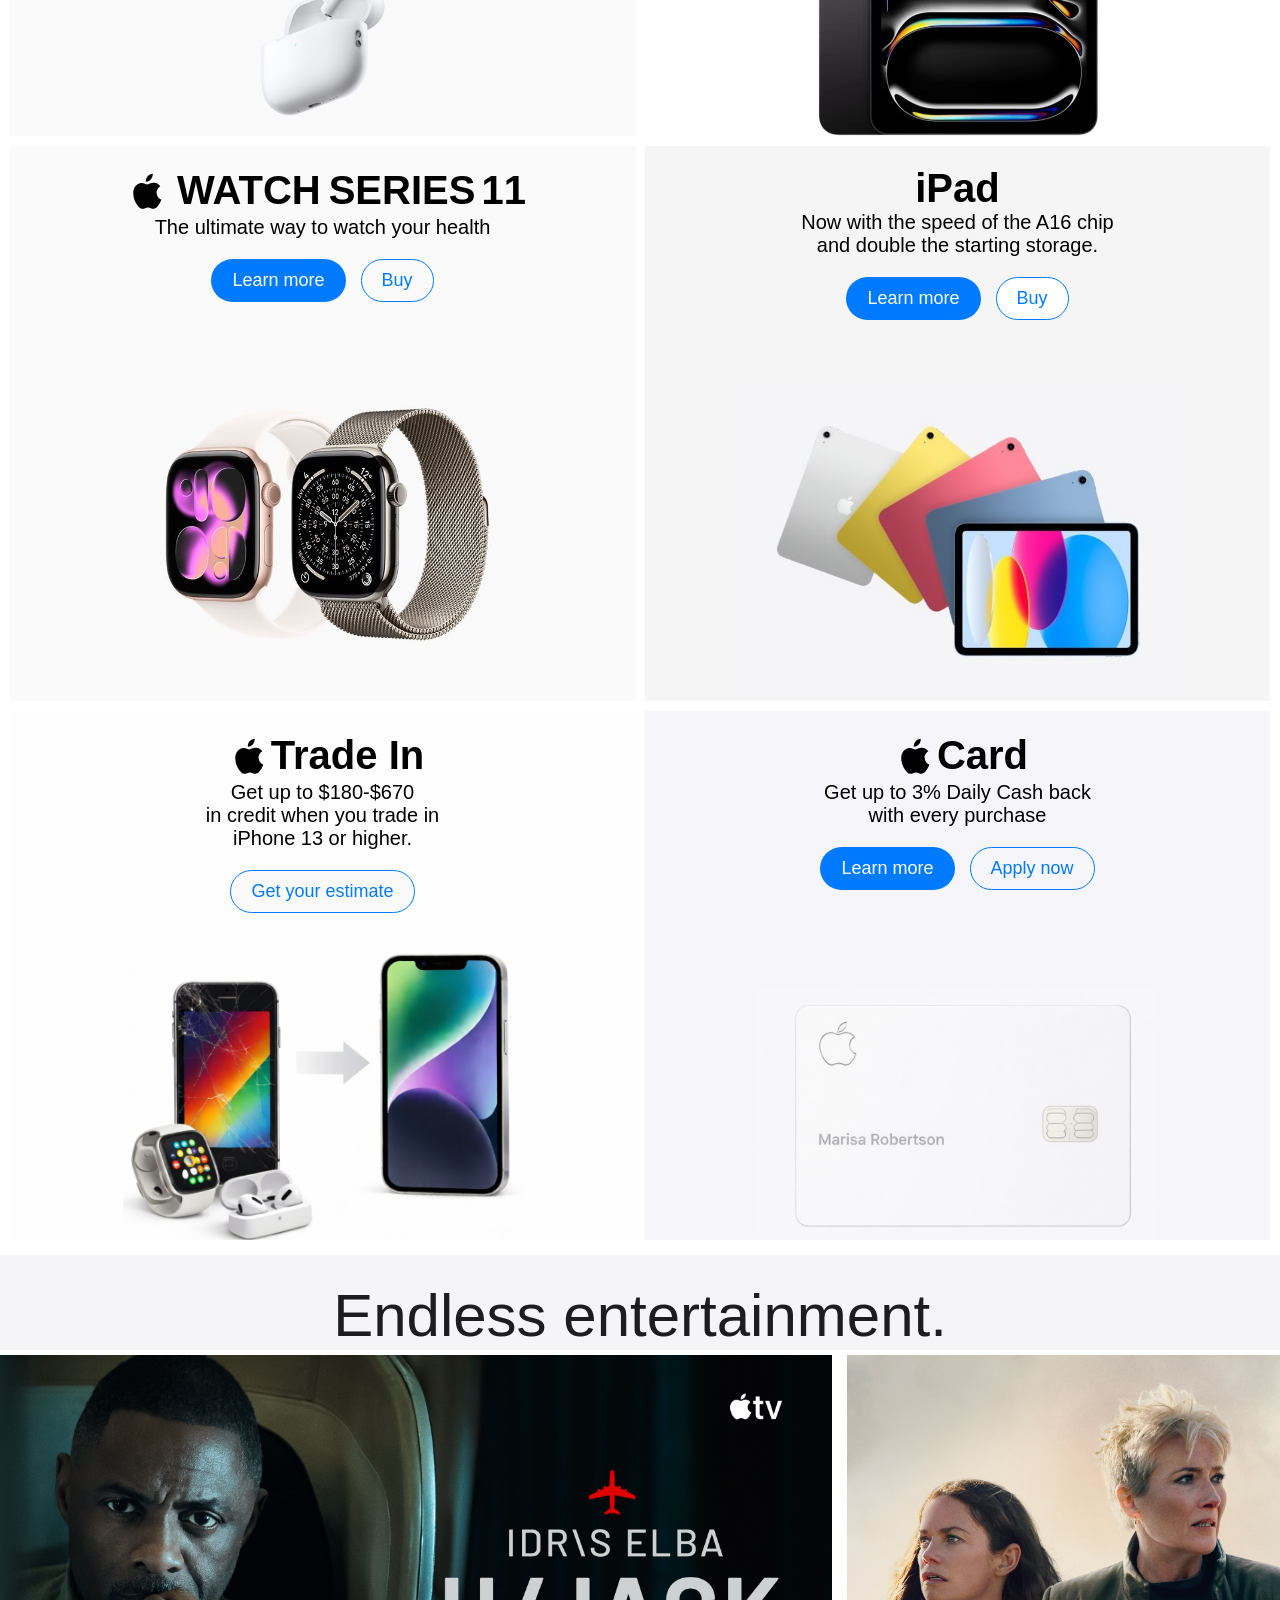
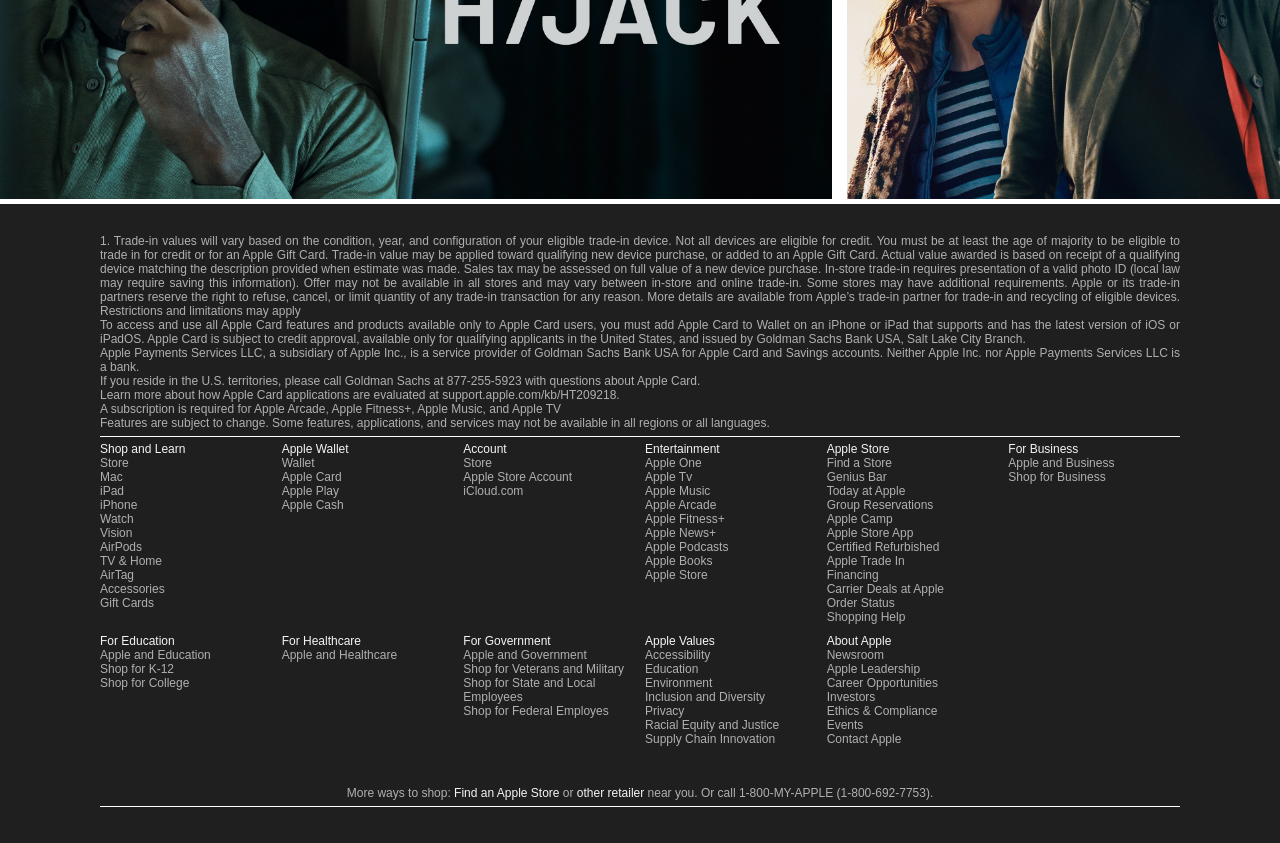
==== commit d7fef0c8: "update2-27/01/26" ====
--- a/index.html
+++ b/index.html
@@ -24,7 +24,7 @@
       </label>
         <svg class="apple-icon mobile-only-icon" xmlns="http://www.w3.org/2000/svg" viewBox="0 0 24 24" width="26" height="26" fill="#ffffff" >
              <path d="M17.27 12.38c-.02-2.02 1.64-3 1.72-3.05-0.94-1.37-2.4-1.56-2.9-1.58-1.23-.13-2.39.73-3.01.73-.63 0-1.59-.71-2.61-.69-1.34.02-2.57.78-3.25 1.97-1.4 2.42-.36 6 1 7.96.67.96 1.47 2.03 2.53 2 1-.04 1.38-.65 2.59-.65s1.54.65 2.6.63c1.08-.02 1.76-.98 2.42-1.95.77-1.14 1.08-2.25 1.1-2.31-.02 0-2.1-.81-2.1-3.06zM14.69 6.1c.55-.68.92-1.63.82-2.58-.8.03-1.76.54-2.33 1.22-.51.59-.95 1.54-.83 2.46.88.07 1.79-.45 2.34-1.1z"/>
-            </svg></a>
+            </svg>
       <div class="nav-menu">
       <ul class="nav-list">
         <li><a href="https://www.apple.com/" class="apple-icon-link">
@@ -189,33 +189,32 @@
             <div class="inner-drp-dwn">   
               <ul class="lst col-1">
                 <li class="lst-tlt">Explore Watch</li>
-                <li><a href="#">Explore All Apple Watch</a></li>
-                <li><a href="#">Apple Watch Series 11</a></li>
-                <li><a href="#">Apple Watch SE3</a></li>
-                <li><a href="#">Apple Watch Ultra 3</a></li>
-                <li><a href="#">Apple Watch Nike</a></li>
-                <li><a href="#">Apple Watch Hermès</a></li>
-                <li class="lst-dtl"><a href="#">Compare Watch</a></li>
-                <li class="lst-dtl"><a href="#">Why Apple Watch</a></li>
+                <li><a href="https://www.apple.com/watch/">Explore All Apple Watch</a></li>
+                <li><a href="https://www.apple.com/apple-watch-series-11/">Apple Watch Series 11</a></li>
+                <li><a href="https://www.apple.com/apple-watch-se-3/">Apple Watch SE3</a></li>
+                <li><a href="https://www.apple.com/apple-watch-ultra-3/">Apple Watch Ultra 3</a></li>
+                <li><a href="https://www.apple.com/apple-watch-nike/">Apple Watch Nike</a></li>
+                <li><a href="https://www.apple.com/apple-watch-hermes/">Apple Watch Hermès</a></li>
+                <li class="lst-dtl"><a href="https://www.apple.com/watch/compare/">Compare Watch</a></li>
+                <li class="lst-dtl"><a href="https://www.apple.com/watch/why-apple-watch/">Why Apple Watch</a></li>
               </ul>
               <ul class="lst col-2">
                 <li class="lst-tlt">Shop Watch</li>
-                <li><a href="#">Shop Apple Watch</a></li>
-                <li><a href="#">Apple Watch Bands</a></li>
-                <li><a href="#">Apple Watch Accessories</a></li>
-                <li><a href="#">Apple Trade In</a></li>
-                <li><a href="#">Financing</a></li>
-                <li><a href="#">Personal Setup</a></li>
+                <li><a href="https://www.apple.com/shop/buy-watch">Shop Apple Watch</a></li>
+                <li><a href="https://www.apple.com/shop/watch/bands">Apple Watch Bands</a></li>
+                <li><a href="https://www.apple.com/shop/watch/accessories">Apple Watch Accessories</a></li>
+                <li><a href="https://www.apple.com/shop/trade-in#watch">Apple Trade In</a></li>
+                <li><a href="https://www.apple.com/shop/browse/financing">Financing</a></li>
+                <li><a href="https://www.apple.com/shop/personal-setup">Personal Setup</a></li>
               </ul>
               <ul class="lst col-3">
                 <li class="lst-tlt">More From Watch</li>
-                <li><a href="#">Apple Watch Support</a></li>
-                <li><a href="#">AppleCare</a></li>
-                <li><a href="#">watchOS 26</a></li>
-                <li><a href="#">Apple Watch for Your Kids</a></li>
-                <li><a href="#">Apps By Apple</a></li>
-                <li><a href="#">Apple Fitness+</a></li>
-                <li><a href="#">Better with Mac</a></li>
+                <li><a href="https://support.apple.com/watch?cid=gn-ols-watch-psp-prodfly">Apple Watch Support</a></li>
+                <li><a href="https://www.apple.com/applecare/?filter=watch">AppleCare</a></li>
+                <li><a href="https://www.apple.com/os/watchos/">watchOS 26</a></li>
+                <li><a href="https://www.apple.com/apple-watch-for-your-kids/">Apple Watch for Your Kids</a></li>
+                <li><a href="https://www.apple.com/apps/">Apps By Apple</a></li>
+                <li><a href="https://www.apple.com/apple-fitness-plus/">Apple Fitness+</a></li>
               </ul>
             </div>
           </div>
@@ -226,22 +225,23 @@
             <div class="inner-drp-dwn">   
               <ul class="lst col-1">
                 <li class="lst-tlt">Explore Vision</li>
-                <li><a href="#">Explore Apple Vision Pro</a></li>
-                <li class="lst-dtl"><a href="#">Tech Specs</a></li>
+                <li><a href="https://www.apple.com/apple-vision-pro/">Explore Apple Vision Pro</a></li>
+                <li class="lst-dtl"><a href="https://www.apple.com/apple-vision-pro/specs/">Tech Specs</a></li>
               </ul>
               <ul class="lst col-2">
                 <li class="lst-tlt">Shop Vision</li>
-                <li><a href="#">Shop Apple Vision Pro</a></li>
-                <li><a href="#">Apple Vision Pro Accessories</a></li>
-                <li><a href="#">Book a Demo</a></li>
-                <li><a href="#">Financing</a></li>
-                <li><a href="#">Personal Setup</a></li>
+                <li><a href="https://www.apple.com/shop/buy-vision">Shop Apple Vision Pro</a></li>
+                <li><a href="https://www.apple.com/shop/vision/accessories">Apple Vision Pro Accessories</a></li>
+                <li><a href="apple.com/retail/instore-shopping-session/session-selection/?topic=visionpro">Book a Demo</a></li>
+                <li><a href="https://www.apple.com/shop/browse/financing">Financing</a></li>
+                <li><a href="https://www.apple.com/shop/personal-setup">Personal Setup</a></li>
               </ul>
               <ul class="lst col-3">
                 <li class="lst-tlt">More From Vision</li>
-                <li><a href="#">Apple Vision Pro Support</a></li>
-                <li><a href="#">AppleCare</a></li>
-                <li><a href="#">visionOS 26</a></li>
+                <li><a href="https://support.apple.com/apple-vision-pro?cid=gn-nav-vision-psp-prodfly">Apple Vision Pro Support</a></li>
+                <li><a href="https://www.apple.com/applecare/?filter=apple-vision-pro">AppleCare</a></li>
+                <li><a href="https://www.apple.com/os/visionos/">visionOS 26</a></li>
+                <li><a href="https://www.apple.com/business/enterprise/apple-vision-pro/">Apple Vision Pro for Entreprise</a></li>
               </ul>
             </div>
           </div>
@@ -252,24 +252,24 @@
             <div class="inner-drp-dwn">   
               <ul class="lst col-1">
                 <li class="lst-tlt">Explore AirPods</li>
-                <li><a href="#">Explore All AirPods</a></li>
-                <li><a href="#">AirPods 4</a></li>
-                <li><a href="#">AirPods Pro 3</a></li>
-                <li><a href="#">AirPods Max</a></li>
-                <li class="lst-dtl"><a href="#">Compare AirPods</a></li>
+                <li><a href="https://www.apple.com/airpods/">Explore All AirPods</a></li>
+                <li><a href="https://www.apple.com/airpods-4/">AirPods 4</a></li>
+                <li><a href="https://www.apple.com/airpods-pro/">AirPods Pro 3</a></li>
+                <li><a href="https://www.apple.com/airpods-max/">AirPods Max</a></li>
+                <li class="lst-dtl"><a href="https://www.apple.com/airpods/compare/">Compare AirPods</a></li>
               </ul>
               <ul class="lst col-2">
                 <li class="lst-tlt">Shop AirPods</li>
-                <li><a href="#">Shop AirPods</a></li>
-                <li><a href="#">AirPods Accessories</a></li>
+                <li><a href="https://www.apple.com/shop/accessories/all/headphones-speakers?f=apple-overear-sport&fh=47d1%2B3214%2B45aa%2B45ab&page=1">Shop AirPods</a></li>
+                <li><a href="https://www.apple.com/shop/airpods/accessories">AirPods Accessories</a></li>
               </ul>
               <ul class="lst col-3">
                 <li class="lst-tlt">More From AirPods</li>
-                <li><a href="#">AirPods Support</a></li>
-                <li><a href="#">AppleCare</a></li>
-                <li><a href="#">Hearing Health</a></li>
-                <li><a href="#">Apple Music</a></li>
-                <li><a href="#">Apps Fitness+</a></li>
+                <li><a href="https://support.apple.com/airpods?cid=gn-ols-airpods-psp-prodfly">AirPods Support</a></li>
+                <li><a href="https://www.apple.com/applecare/?filter=headphones">AppleCare</a></li>
+                <li><a href="https://www.apple.com/airpods-pro/hearing-health/">Hearing Health</a></li>
+                <li><a href="https://www.apple.com/apple-music/">Apple Music</a></li>
+                <li><a href="https://www.apple.com/apple-fitness-plus/">Apps Fitness+</a></li>
               </ul>
             </div>
           </div>
@@ -280,31 +280,31 @@
             <div class="inner-drp-dwn">   
               <ul class="lst col-1">
                 <li class="lst-tlt">Explore Tv & Home</li>
-                <li><a href="#">Explore TV & Home</a></li>
-                <li><a href="#">Apple Tv 4K</a></li>
-                <li><a href="#">HomePod</a></li>
-                <li><a href="#">HomePod mini</a></li>
+                <li><a href="https://www.apple.com/tv-home/">Explore TV & Home</a></li>
+                <li><a href="https://www.apple.com/apple-tv-4k/">Apple Tv 4K</a></li>
+                <li><a href="https://www.apple.com/homepod-2nd-generation/">HomePod</a></li>
+                <li><a href="https://www.apple.com/homepod-mini/">HomePod mini</a></li>
               </ul>
               <ul class="lst col-2">
                 <li class="lst-tlt">Shop TV & Home</li>
-                <li><a href="#">Shop Apple TV 4K</a></li>
-                <li><a href="#">Shop HomePod</a></li>
-                <li><a href="#">Shop HomePod mini</a></li>
-                <li><a href="#">Shop Siri Remote</a></li>
-                <li><a href="#">TV & Acessories</a></li>
+                <li><a href="https://www.apple.com/shop/buy-tv/apple-tv-4k">Shop Apple TV 4K</a></li>
+                <li><a href="https://www.apple.com/shop/buy-homepod/homepod">Shop HomePod</a></li>
+                <li><a href="https://www.apple.com/shop/buy-homepod/homepod-mini">Shop HomePod mini</a></li>
+                <li><a href="https://www.apple.com/shop/product/mw5g3am/a/siri-remote">Shop Siri Remote</a></li>
+                <li><a href="https://www.apple.com/shop/smart-home/accessories">TV & Acessories</a></li>
                 </ul>
               <ul class="lst col-3">
                 <li class="lst-tlt">More From TV & Home</li>
-                <li><a href="#">Apple TV Support</a></li>
-                <li><a href="#">HomePod Support</a></li>
-                <li><a href="#">AppleCare for Apple TV</a></li>
-                <li><a href="#">AppleCare for HomePod</a></li>
-                <li><a href="#">Apple TV app</a></li>
-                <li><a href="#">Home app</a></li>
-                <li><a href="#">Apple TV</a></li>
-                <li><a href="#">Apple Music</a></li>
-                <li><a href="#">Siri</a></li>
-                <li><a href="#">AirPlay</a></li>
+                <li><a href="https://support.apple.com/tv">Apple TV Support</a></li>
+                <li><a href="https://support.apple.com/homepod?cid=gn-ols-homepod-psp-prodfly">HomePod Support</a></li>
+                <li><a href="https://www.apple.com/applecare/?filter=tv">AppleCare for Apple TV</a></li>
+                <li><a href="https://www.apple.com/applecare/?filter=homepod">AppleCare for HomePod</a></li>
+                <li><a href="https://www.apple.com/apple-tv-app/">Apple TV app</a></li>
+                <li><a href="https://www.apple.com/home-app/">Home app</a></li>
+                <li><a href="https://www.apple.com/apple-tv/">Apple TV</a></li>
+                <li><a href="https://www.apple.com/apple-music/">Apple Music</a></li>
+                <li><a href="https://www.apple.com/siri/">Siri</a></li>
+                <li><a href="https://www.apple.com/airplay/">AirPlay</a></li>
               </ul>
             </div>
           </div>
@@ -315,21 +315,21 @@
             <div class="inner-drp-dwn">   
               <ul class="lst col-1">
                 <li class="lst-tlt">Explore Entertainment</li>
-                <li><a href="#">Explore Entertainment</a></li>
-                <li><a href="#">Apple One</a></li>
-                <li><a href="#">Apple Tv</a></li>
-                <li><a href="#">Apple Music</a></li>
-                <li><a href="#">Apple Arcade</a></li>
-                <li><a href="#">Apple Fitness+</a></li>
-                <li><a href="#">Apple News+</a></li>
-                <li><a href="#">Apple Podcasts</a></li>
-                <li><a href="#">Apple Books</a></li>
-                <li><a href="#">Apple Store</a></li>
+                <li><a href="https://www.apple.com/services/">Explore Entertainment</a></li>
+                <li><a href="https://www.apple.com/apple-one/">Apple One</a></li>
+                <li><a href="https://www.apple.com/apple-tv/">Apple Tv</a></li>
+                <li><a href="https://www.apple.com/apple-music/">Apple Music</a></li>
+                <li><a href="https://www.apple.com/apple-arcade/">Apple Arcade</a></li>
+                <li><a href="https://www.apple.com/apple-arcade/">Apple Fitness+</a></li>
+                <li><a href="https://www.apple.com/apple-news/">Apple News+</a></li>
+                <li><a href="https://www.apple.com/apple-podcasts/">Apple Podcasts</a></li>
+                <li><a href="https://www.apple.com/apple-books/">Apple Books</a></li>
+                <li><a href="https://www.apple.com/app-store/">Apple Store</a></li>
               </ul>
               <ul class="lst col-2">
                 <li class="lst-tlt">Support</li>
-                <li><a href="#">Apple TV Support</a></li>
-                <li><a href="#">Apple Music Support</a></li>
+                <li><a href="https://support.apple.com/tv?cid=gn-ols-tv-psp-prodfly">Apple TV Support</a></li>
+                <li><a href="https://support.apple.com/music?cid=gn-ols-music-psp-prodfly">Apple Music Support</a></li>
               </ul>
             </div>
           </div>
@@ -340,21 +340,21 @@
               <div class="inner-drp-dwn">   
               <ul class="lst col-1">
                 <li class="lst-tlt">Shop Entertainment</li>
-                <li><a href="#">Shop All Accessories</a></li>
-                <li><a href="#">Mac</a></li>
-                <li><a href="#">iPad</a></li>
-                <li><a href="#">iPhone</a></li>
-                <li><a href="#">Apple Watch</a></li>
-                <li><a href="#">Apple Vision Pro</a></li>
-                <li><a href="#">AirPods</a></li>
-                <li><a href="#">TV & Home</a></li>
+                <li><a href="https://www.apple.com/shop/accessories/all">Shop All Accessories</a></li>
+                <li><a href="https://www.apple.com/shop/mac/accessories">Mac</a></li>
+                <li><a href="https://www.apple.com/shop/ipad/accessories">iPad</a></li>
+                <li><a href="https://www.apple.com/shop/iphone/accessories">iPhone</a></li>
+                <li><a href="https://www.apple.com/shop/watch/accessories">Apple Watch</a></li>
+                <li><a href="https://www.apple.com/shop/vision/accessories">Apple Vision Pro</a></li>
+                <li><a href="https://www.apple.com/shop/airpods/accessories">AirPods</a></li>
+                <li><a href="https://www.apple.com/shop/smart-home/accessories">TV & Home</a></li>
               </ul>
               <ul class="lst col-2">
                 <li class="lst-tlt">Explore Accessories</li>
-                <li><a href="#">Made by Apple</a></li>
-                <li><a href="#">Beats</a></li>
-                <li><a href="#">AirTag</a></li>
-                <li><a href="#">Assistive Technologies</a></li>
+                <li><a href="https://www.apple.com/shop/accessories/all/made-by-apple">Made by Apple</a></li>
+                <li><a href="https://www.apple.com/shop/accessories/all/beats-featured">Beats</a></li>
+                <li><a href="https://www.apple.com/airtag/">AirTag</a></li>
+                <li><a href="https://www.apple.com/accessibility/assistive-technologies/">Assistive Technologies</a></li>
               </ul>
             </div>
           </div>
@@ -365,29 +365,29 @@
             <div class="inner-drp-dwn">   
               <ul class="lst col-1">
                 <li class="lst-tlt">Explore Support</li>
-                <li><a href="#">iPhone</a></li>
-                <li><a href="#">Mac</a></li>
-                <li><a href="#">iPad</a></li>
-                <li><a href="#">Watch</a></li>
-                <li><a href="#">Apple Vision Pro</a></li>
-                <li><a href="#">AirPods</a></li>
-                <li><a href="#">Watch</a></li>
-                <li><a href="#">TV</a></li> 
-                <li class="lst-dtl"><a href="#">Explore Support</a></li>
+                <li><a href="https://support.apple.com/iphone?cid=gn-ols-iphone-psp-explore">iPhone</a></li>
+                <li><a href="https://support.apple.com/mac?cid=gn-ols-mac-psp-explore">Mac</a></li>
+                <li><a href="https://support.apple.com/ipad?cid=gn-ols-ipad-psp-explore">iPad</a></li>
+                <li><a href="https://support.apple.com/watch?cid=gn-ols-watch-psp-explore">Watch</a></li>
+                <li><a href="https://support.apple.com/apple-vision-pro?cid=gn-nav-vision-psp-explore">Apple Vision Pro</a></li>
+                <li><a href="https://support.apple.com/airpods?cid=gn-ols-airpods-psp-explore">AirPods</a></li>
+                <li><a href="https://support.apple.com/music?cid=gn-ols-music-psp-explore">Music</a></li>
+                <li><a href="https://support.apple.com/tv?cid=gn-ols-tv-psp-explore">TV</a></li> 
+                <li class="lst-dtl"><a href="https://support.apple.com/?cid=gn-ols-home-hp-explore">Explore Support</a></li>
               </ul>
               <ul class="lst col-2">
                 <li class="lst-tlt">Get Help</li>
-                <li><a href="#">Community</a></li>
-                <li><a href="#">Check Coverage</a></li>
-                <li><a href="#">Genius Bar</a></li>
-                <li><a href="#">Repair</a></li>
+                <li><a href="https://discussions.apple.com/welcome?cid=gn-com-community-lp-get_help">Community</a></li>
+                <li><a href="https://checkcoverage.apple.com/?cid=gn-ols-checkcoverage-lp-get_help&locale=en_US">Check Coverage</a></li>
+                <li><a href="https://www.apple.com/retail/geniusbar/">Genius Bar</a></li>
+                <li><a href="https://support.apple.com/repair?cid=gn-ols-repair-lp-get_help">Repair</a></li>
                 </ul>
               <ul class="lst col-3">
                 <li class="lst-tlt">Helpful Topics</li>
-                <li><a href="#">Get AppleCare</a></li>
-                <li><a href="#">Apple Account and Password</a></li>
-                <li><a href="#">Billing & Subscriptions</a></li>
-                <li><a href="#">Accessibility</a></li>
+                <li><a href="https://www.apple.com/applecare/">Get AppleCare</a></li>
+                <li><a href="https://support.apple.com/apple-account?cid=gn-ols-appleaccount-psp-helpful_topics">Apple Account and Password</a></li>
+                <li><a href="https://support.apple.com/billing?cid=gn-ols-billing-collection-helpful_topics">Billing & Subscriptions</a></li>
+                <li><a href="https://support.apple.com/accessibility?cid=gn-ols-accessibility-psp-helpful_topics">Accessibility</a></li>
               </ul>
             </div>
           </div>
@@ -429,14 +429,14 @@
           <div class="inner-drp-dwn2">
             <div class="ctn-2">
               <h2 class="ctn-2-h">Your Bag is empty</h2>
-              <p class="ctn-2-p"><a href="#">Sign in</a> to see if you have any saved items</p>
+              <p class="ctn-2-p"><a href="https://secure6.store.apple.com/shop/signIn?ssi=[base64]">Sign in</a> to see if you have any saved items</p>
             </div>
             <ul class="lst">
               <li class="lst-tlt">My Profile</li>
-              <li><a href="#">Orders</a></li>
-              <li><a href="#">Your Saves</a></li>
-              <li><a href="#">Account</a></li>
-              <li><a href="#">Sign In</a></li>
+              <li><a href="https://secure6.store.apple.com/shop/signIn/orders?ssi=4AAABnAEHc64BIH7UBEWIMpWr-9u4SPH5DFSNggVryii2Fb8SNJFpmQoCAAAAMmh0dHBzOi8vc2VjdXJlNi5zdG9yZS5hcHBsZS5jb20vc2hvcC9vcmRlci9saXN0fHx8AAIBN-6p6NtcMeRPH20QBonMZeTc46lc3HDyp4o_335aZmA">Orders</a></li>
+              <li><a href="https://secure6.store.apple.com/shop/signIn?ssi=4AAABnAEHsEsBIG5pBcynICRXEz9mCrr63kWKhay9INsTtCM1MFGYChg2AAAAJ2h0dHBzOi8vd3d3LmFwcGxlLmNvbS9zaG9wL3lvdXJzYXZlc3x8fAACAeA494N0uWF2cYGCHkSNZaVF8NXhn6nhEenKPDJiiX-w">Your Saves</a></li>
+              <li><a href="https://secure6.store.apple.com/shop/signIn/account?ssi=4AAABnAEH5-wBIPkwxBxQG5HIkHSH0e1MzQl2NnYVb1sdPi2HCsph49ElAAAANGh0dHBzOi8vc2VjdXJlNi5zdG9yZS5hcHBsZS5jb20vc2hvcC9hY2NvdW50L2hvbWV8fHwAAgE82kne-1ndDpEsdHAhLASmplm3KGpKrWZD9JKs2kifJQ">Account</a></li>
+              <li><a href="https://secure6.store.apple.com/shop/signIn?ssi=4AAABnAEIDc8BIJrZgsYKWHZK42c8J4F_uep-FWO2GoMFiIT3kCsbb3AtAAAAIWh0dHBzOi8vd3d3LmFwcGxlLmNvbS9zaG9wL2JhZ3x8fAACAYD88bNCY_preblHndd4Bvmc3VA0L8pX-h7U-9vXeD_s">Sign In</a></li>
             </ul>
           </div>
         </div>
@@ -672,7 +672,7 @@
         </div>
         
         <div class="img-div">
-          <a class="hero-click" href="#">
+          <a class="hero-click" href="https://www.apple.com/ipad-11/">
             <img class ="new-ipad-img" src="iphone-images/ipad11a16-3.jpg" alt="The new iPad 2026">
           </a>
         </div>
@@ -685,7 +685,7 @@
 
         <div class="presentation-div">
 
-          <a href="#" class="hero-click">
+          <a href="https://www.apple.com/shop/trade-in" class="hero-click">
             <div class="intro-div">
               <h2 class="name">
               <svg class="apple-icon-8" xmlns="http://www.w3.org/2000/svg" viewBox="0 0 23 23"  fill="black">
@@ -727,7 +727,7 @@
             <div class="intro-div">
 
               <h2 class="name">
-              <svg class="apple-icon-8" xmlns="http://www.w3.org/ 2000/svg" viewBox="0 0 23 23"  fill="black">
+              <svg class="apple-icon-8" xmlns="http://www.w3.org/2000/svg" viewBox="0 0 23 23"  fill="black">
                 <path d="M17.27 12.38c-.02-2.02 1.64-3 1.72-3.05-0.94-1.37-2.4-1.56-2.9-1.58-1.23-.13-2.39.73-3.01.73-.63 0-1.59-.71-2.61-.69-1.34.02-2.57.78-3.25 1.97-1.4 2.42-.36 6 1 7.96.67.96 1.47 2.03 2.53 2 1-.04 1.38-.65 2.59-.65s1.54.65 2.6.63c1.08-.02 1.76-.98 2.42-1.95.77-1.14 1.08-2.25 1.1-2.31-.02 0-2.1-.81-2.1-3.06zM14.69 6.1c.55-.68.92-1.63.82-2.58-.8.03-1.76.54-2.33 1.22-.51.59-.95 1.54-.83 2.46.88.07 1.79-.45 2.34-1.1z"/>
                 </svg>
                 Card
--- a/Apple-content.css
+++ b/Apple-content.css
@@ -44,7 +44,7 @@
   position: relative;
   height: auto;
   width: 100%;
-  max-width: 425px;
+  max-width: 350px;
   
 }
 
@@ -71,7 +71,7 @@
   position: relative;
   height: auto;
   width: 100%;
-  max-width: 425px;
+  max-width: 500px;
   
 }
 
--- a/Apple-header.css
+++ b/Apple-header.css
@@ -235,7 +235,7 @@
 .mobile-only-icon{
   display: none;
 }
-/*-----------------------------------*
+/*-----------------------------------*/
 
 
 /* big screen*/
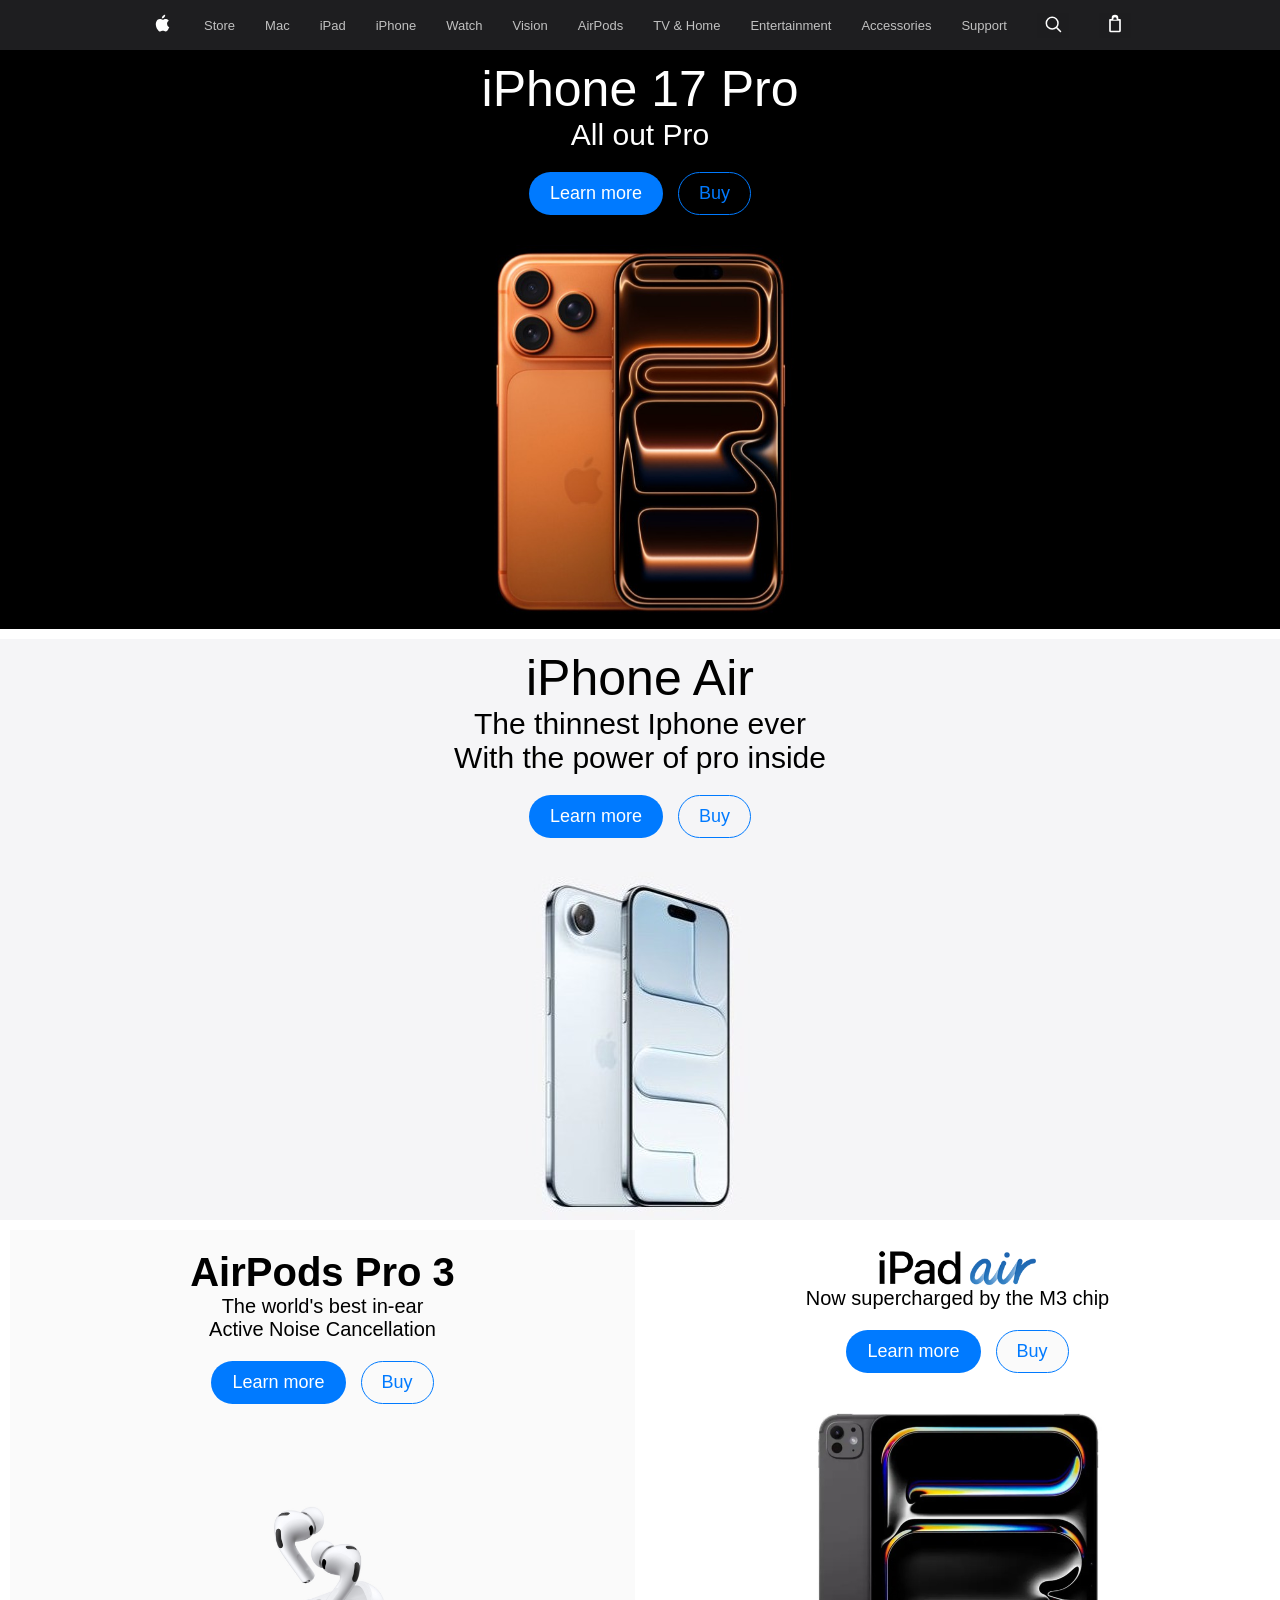
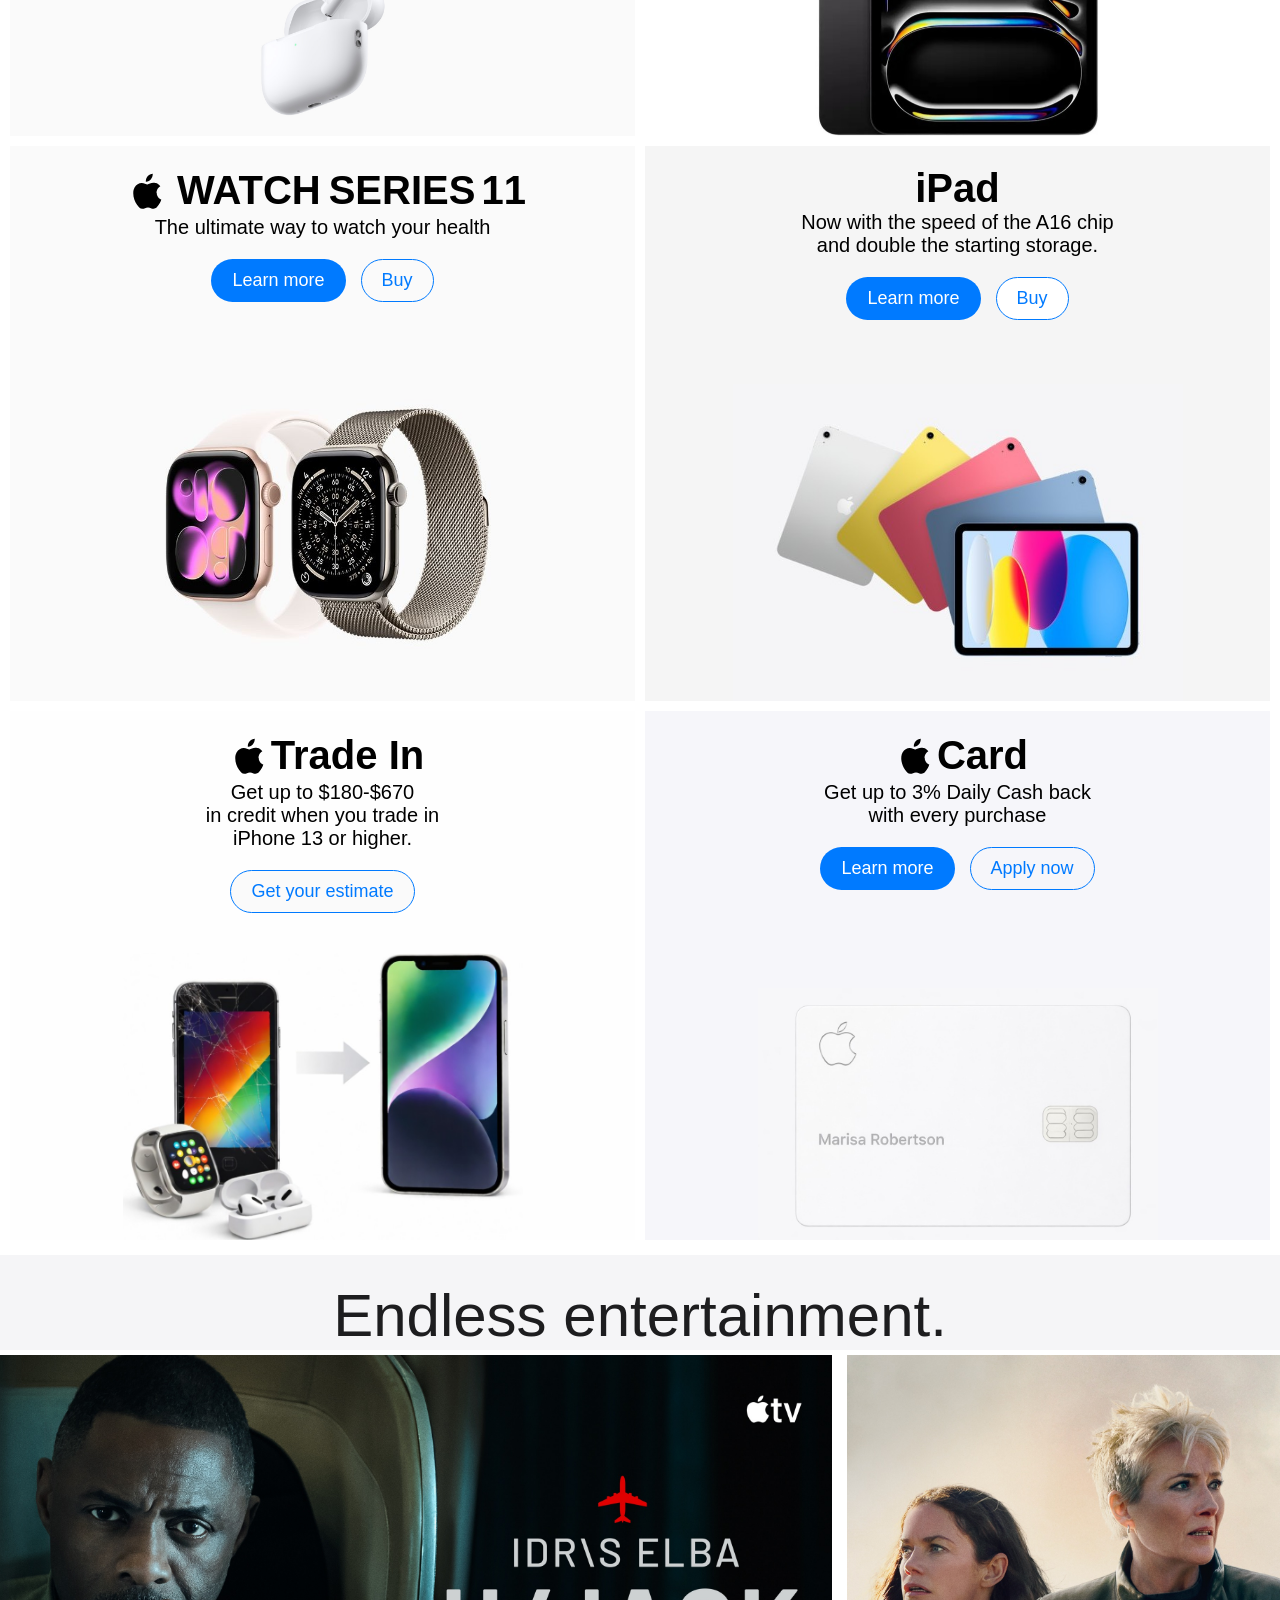
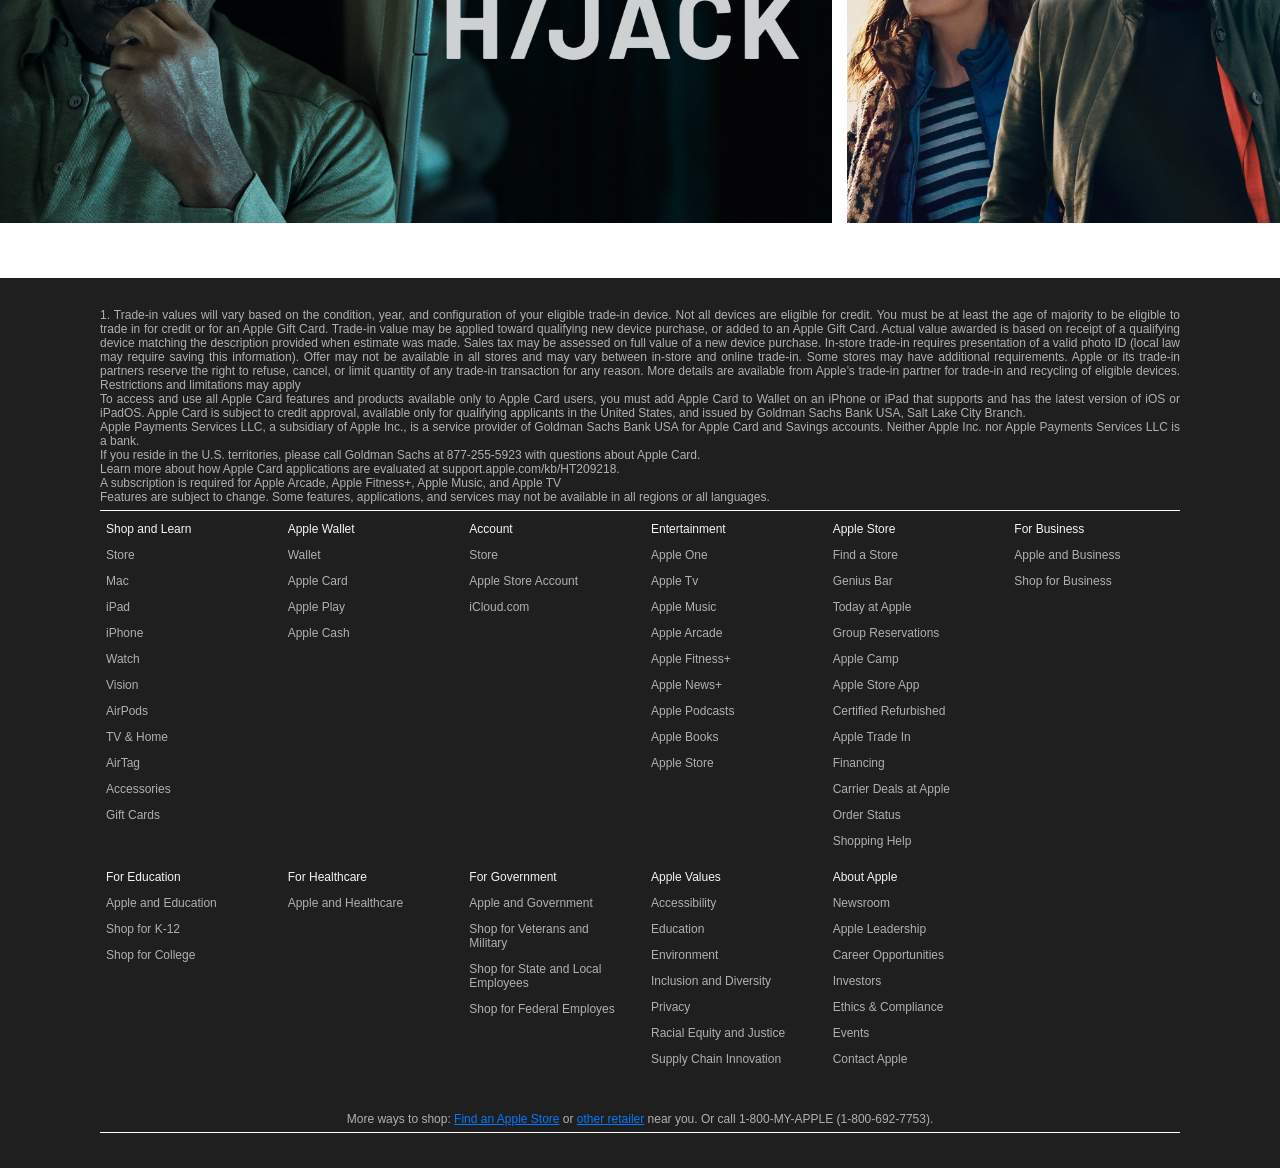
==== commit bf4c8bb1: "Update1-28/01/26" ====
--- a/index.html
+++ b/index.html
@@ -3,14 +3,18 @@
 <head>
   <meta charset="UTF-8">
   <meta name="viewport" content="width=device-width, initial-scale=1.0">
-  <meta property="og:title" content="Apple Practice Front Page">
-  <meta property="og:description" content="Practice project of the Apple's front page website by: Rodrigo Silva">
-  <meta property="og:url" content="https://mockupappleproject.com/page">  
+  <meta name="description" content="Responsive Apple homepage UI clone  built with HTML and CSS, focusing on performace optimization, accessibility and mobile design">
+  <meta property="og:title" content="Apple Practice UI Clone Home Page">
+  <meta property="og:type" content="website">
+  <meta property="og:description" content="Practice project of the Apple's home page by: Rodrigo Silva">
+  <meta property="og:url" content="https://rodissenguele.github.io/AppleCloneRod/">
+  <meta name="robots" content="index, follow">   
   <link rel="stylesheet" href="Apple-content.css">
   <link rel="stylesheet" href="Apple-general.css">
   <link rel="stylesheet" href="Apple-header.css">
   <link rel="stylesheet" href="Apple-footer.css">
-  <title>Apple Front Page Project</title>
+  <link rel="canonical" href="https://rodissenguele.github.io/AppleCloneRod/">
+  <title>Apple Home Page Clone Project</title>
 </head>
 <body>
   <header> 
@@ -27,118 +31,118 @@
             </svg>
       <div class="nav-menu">
       <ul class="nav-list">
-        <li><a href="https://www.apple.com/" class="apple-icon-link">
+        <li><a href="https://www.apple.com/" class="apple-icon-link"  aria-label="Apple">
             <svg class="apple-icon" xmlns="http://www.w3.org/2000/svg" viewBox="0 0 24 24" width="25" height="25" fill="white" >
              <path d="M17.27 12.38c-.02-2.02 1.64-3 1.72-3.05-0.94-1.37-2.4-1.56-2.9-1.58-1.23-.13-2.39.73-3.01.73-.63 0-1.59-.71-2.61-.69-1.34.02-2.57.78-3.25 1.97-1.4 2.42-.36 6 1 7.96.67.96 1.47 2.03 2.53 2 1-.04 1.38-.65 2.59-.65s1.54.65 2.6.63c1.08-.02 1.76-.98 2.42-1.95.77-1.14 1.08-2.25 1.1-2.31-.02 0-2.1-.81-2.1-3.06zM14.69 6.1c.55-.68.92-1.63.82-2.58-.8.03-1.76.54-2.33 1.22-.51.59-.95 1.54-.83 2.46.88.07 1.79-.45 2.34-1.1z"/>
             </svg></a>
             </li>
         <li class="has-drpdwn">
-          <a class="nav-item" href="https://www.apple.com/store">Store</a>
+          <a class="nav-item" href="https://www.apple.com/store" aria-label="Apple store">Store</a>
           <div class="mega-drp-dwn">
             <div class="inner-drp-dwn">   
               <ul class="lst col-1">
                 <li class="lst-tlt">Shop</li>
-                <li><a href="https://www.apple.com/store">Shop the Latest</a></li>
-                <li><a href="https://www.apple.com/shop/buy-mac">Mac</a></li>
-                <li><a href="https://www.apple.com/shop/buy-ipad">iPad</a></li>
-                <li><a href="https://www.apple.com/shop/buy-iphone">iPhone</a></li>
-                <li><a href="https://www.apple.com/shop/buy-watch">Apple Watch</a></li>
-                <li><a href="https://www.apple.com/shop/buy-vision">Apple Vision Pro</a></li>
-                <li><a href="https://www.apple.com/shop/airpods/accessories">AirPods</a></li>
-                <li><a href="https://www.apple.com/shop/accessories/all">Accessories</a></li>
+                <li><a href="https://www.apple.com/store" aria-label="Apple shop the latest">Shop the Latest</a></li>
+                <li><a href="https://www.apple.com/shop/buy-mac" aria-label="Apple Mac">Mac</a></li>
+                <li><a href="https://www.apple.com/shop/buy-ipad" aria-label="Apple iPad">iPad</a></li>
+                <li><a href="https://www.apple.com/shop/buy-iphone" aria-label="Apple iPhone">iPhone</a></li>
+                <li><a href="https://www.apple.com/shop/buy-watch" aria-label="Apple Watch">Apple Watch</a></li>
+                <li><a href="https://www.apple.com/shop/buy-vision" aria-label="Apple Vision Pro">Apple Vision Pro</a></li>
+                <li><a href="https://www.apple.com/shop/airpods/accessories" aria-label="Apple AirPods">AirPods</a></li>
+                <li><a href="https://www.apple.com/shop/accessories/all" aria-label="Apple Accessories">Accessories</a></li>
               </ul>
               <ul class="lst col-2">
                 <li class="lst-tlt">Quick Links</li>
-                <li><a href="https://www.apple.com/retail/">Find a Store</a></li>
-                <li><a href="oDZRrYShIkSfJYSSNmMHMaXmVx_YIRAAAAMmh0dHBzOi8vc2VjdXJlOS5zdG9yZS5hcHBsZS5jb20vc2hvcC9vcmRlci9saXN0fHx8AAIBpLQB7_nMfScSdiYSg__yXMJvbhWqForeuVsyK2klyCc">Order Status</a></li>
-                <li><a href="https://www.apple.com/shop/trade-in">Apple Trade In</a></li>
-                <li><a href="https://www.apple.com/shop/browse/financing">Financing</a></li>
-                <li><a href="https://www.apple.com/shop/personal-setup">Personal Setup</a></li>
+                <li><a href="https://www.apple.com/retail/" aria-label="Find a Store">Find a Store</a></li>
+                <li><a href="oDZRrYShIkSfJYSSNmMHMaXmVx_YIRAAAAMmh0dHBzOi8vc2VjdXJlOS5zdG9yZS5hcHBsZS5jb20vc2hvcC9vcmRlci9saXN0fHx8AAIBpLQB7_nMfScSdiYSg__yXMJvbhWqForeuVsyK2klyCc" aria-label="Order Status">Order Status</a></li>
+                <li><a href="https://www.apple.com/shop/trade-in" aria-label="Apple Trade In">Apple Trade In</a></li>
+                <li><a href="https://www.apple.com/shop/browse/financing" aria-label="Financing">Financing</a></li>
+                <li><a href="https://www.apple.com/shop/personal-setup" aria-label="Personal Setup">Personal Setup</a></li>
               </ul>
               <ul class="lst col-3">
                 <li class="lst-tlt">Shop Special Stores</li>
-                <li><a href="https://www.apple.com/shop/refurbished">Certified Refurbished</a></li>
-                <li><a href="https://www.apple.com/us-edu/store">Education</a></li>
-                <li><a href="https://www.apple.com/retail/business/">Business</a></li>
-                <li><a href="https://www.apple.com/shop/browse/home/veterans_military">Veterans abd Military</a></li>
-                <li><a href="https://www.apple.com/government/">Government</a></li>
+                <li><a href="https://www.apple.com/shop/refurbished" aria-label="Certified Refurbished">Certified Refurbished</a></li>
+                <li><a href="https://www.apple.com/us-edu/store"aria-label="Education">Education</a></li>
+                <li><a href="https://www.apple.com/retail/business/" aria-label="Business">Business</a></li>
+                <li><a href="https://www.apple.com/shop/browse/home/veterans_military" aria-label="Veterans and Military">Veterans and Military</a></li>
+                <li><a href="https://www.apple.com/government/"aria-label="Government">Government</a></li>
               </ul>
             </div>
           </div>          
         </li>
          <li class="has-drpdwn">
-          <a class="nav-item" href="https://www.apple.com/mac/" >Mac</a>
+          <a class="nav-item" href="https://www.apple.com/mac/" aria-label="Apple Mac">Mac</a>
            <div class="mega-drp-dwn">
             <div class="inner-drp-dwn">   
               <ul class="lst col-1">
                 <li class="lst-tlt">Explore Mac</li>
-                <li><a href="https://www.apple.com/mac/">Explore All Mac</a></li>
-                <li><a href="https://www.apple.com/macbook-air/">MacBook Air</a></li>
-                <li><a href="https://www.apple.com/macbook-pro/">MacBook Pro</a></li>
-                <li><a href="https://www.apple.com/imac/">iMac</a></li>
-                <li><a href="https://www.apple.com/mac-mini/">Mac Mini</a></li>
-                <li><a href="https://www.apple.com/mac-studio/">Mac Studio</a></li>
-                <li><a href="https://www.apple.com/mac-pro/">Mac Pro</a></li>
-                <li><a href="https://www.apple.com/displays/">Displays</a></li>
-                <li class="lst-dtl"><a href="https://www.apple.com/mac/compare/">Compare Mac</a></li>
-                <li class="lst-dtl"><a href="https://www.apple.com/mac/mac-does-that/">Switch from PC to Mac</a></li>
+                <li><a href="https://www.apple.com/mac/" aria-label="Explore All Mac">Explore All Mac</a></li>
+                <li><a href="https://www.apple.com/macbook-air/" aria-label="MacBook Air">MacBook Air</a></li>
+                <li><a href="https://www.apple.com/macbook-pro/" aria-label="MacBook Pro">MacBook Pro</a></li>
+                <li><a href="https://www.apple.com/imac/" aria-label="iMac">iMac</a></li>
+                <li><a href="https://www.apple.com/mac-mini/" aria-label="Mac Mini">Mac Mini</a></li>
+                <li><a href="https://www.apple.com/mac-studio/" aria-label="Mac Studio">Mac Studio</a></li>
+                <li><a href="https://www.apple.com/mac-pro/" aria-label="Mac Pro">Mac Pro</a></li>
+                <li><a href="https://www.apple.com/displays/" aria-label="Displays">Displays</a></li>
+                <li class="lst-dtl"><a href="https://www.apple.com/mac/compare/" aria-label="Compare Mac">Compare Mac</a></li>
+                <li class="lst-dtl"><a href="https://www.apple.com/mac/mac-does-that/" aria-label="Switch from Pc to Mac">Switch from PC to Mac</a></li>
               </ul>
               <ul class="lst col-2">
                 <li class="lst-tlt">Shop Mac</li>
-                <li><a href="https://www.apple.com/shop/buy-mac">Shop Mac</a></li>
-                <li><a href="https://www.apple.com/mac/best-mac/#usage">Help Me Choose</a></li>
-                <li><a href="https://www.apple.com/shop/mac/accessories">Mac Accessories</a></li>
-                <li><a href="https://www.apple.com/shop/trade-in#mac">Apple Trade In</a></li>
-                <li><a href="https://www.apple.com/shop/browse/financing">Financing</a></li>
-                <li><a href="https://www.apple.com/shop/personal-setup">Personal Setup</a></li>
+                <li><a href="https://www.apple.com/shop/buy-mac" aria-label="Shop Mac">Shop Mac</a></li>
+                <li><a href="https://www.apple.com/mac/best-mac/#usage" aria-label="Help me choose">Help Me Choose</a></li>
+                <li><a href="https://www.apple.com/shop/mac/accessories" aria-label="Mac Accesories">Mac Accessories</a></li>
+                <li><a href="https://www.apple.com/shop/trade-in#mac" aria-label="Apple Trade In">Apple Trade In</a></li>
+                <li><a href="https://www.apple.com/shop/browse/financing" aria-label="Financing">Financing</a></li>
+                <li><a href="https://www.apple.com/shop/personal-setup" aria-label="Personal Setup">Personal Setup</a></li>
               </ul>
               <ul class="lst col-3">
                 <li class="lst-tlt">More From Mac</li>
-                <li><a href="https://support.apple.com/mac?cid=gn-ols-mac-psp-prodfly">Mac Support</a></li>
-                <li><a href="https://www.apple.com/applecare/?filter=mac">AppleCare</a></li>
-                <li><a href="https://www.apple.com/os/macos/">masOS Tahoe</a></li>
-                <li><a href="https://www.apple.com/apple-intelligence/">Apple Intelligence</a></li>
-                <li><a href="https://www.apple.com/apps/">Apps By Apple</a></li>
-                <li><a href="https://www.apple.com/macos/continuity/">Better with Iphone</a></li>
-                <li><a href="https://www.apple.com/icloud/">iCloud+</a></li>
-                <li><a href="https://www.apple.com/business/mac-does-that/">Mac for Business</a></li>
-                <li><a href="https://www.apple.com/education/">Education</a></li>
+                <li><a href="https://support.apple.com/mac?cid=gn-ols-mac-psp-prodfly" aria-label="Mac Support">Mac Support</a></li>
+                <li><a href="https://www.apple.com/applecare/?filter=mac" aria-label="Apple Care">AppleCare</a></li>
+                <li><a href="https://www.apple.com/os/macos/" aria-label="MacOS Tahoe">macOS Tahoe</a></li>
+                <li><a href="https://www.apple.com/apple-intelligence/" aria-label="Apple Intelligence">Apple Intelligence</a></li>
+                <li><a href="https://www.apple.com/apps/" aria-label="Apps by Apple">Apps By Apple</a></li>
+                <li><a href="https://www.apple.com/macos/continuity/" aria-label="Better with Iphone">Better with Iphone</a></li>
+                <li><a href="https://www.apple.com/icloud/" aria-label="iCloud+">iCloud+</a></li>
+                <li><a href="https://www.apple.com/business/mac-does-that/" aria-label="Mac for Business">Mac for Business</a></li>
+                <li><a href="https://www.apple.com/education/" aria-label="Education">Education</a></li>
               </ul>
             </div>
           </div>
         </li>
         <li class="has-drpdwn">
-          <a class="nav-item" href="https://www.apple.com/ipad/">iPad</a>
+          <a class="nav-item" href="https://www.apple.com/ipad/" aria-label="Apple iPad">iPad</a>
           <div class="mega-drp-dwn">
             <div class="inner-drp-dwn">   
               <ul class="lst col-1">
                 <li class="lst-tlt">Explore iPad</li>
-                <li><a href="https://www.apple.com/ipad/">Explore All iPad</a></li>
-                <li><a href="https://www.apple.com/ipad-pro/">iPad Pro</a></li>
-                <li><a href="https://www.apple.com/ipad-air/">iPad Air</a></li>
-                <li><a href="https://www.apple.com/ipad-11/">iPad</a></li>
-                <li><a href="https://www.apple.com/ipad-mini/">iPad Mini</a></li>
-                <li><a href="https://www.apple.com/apple-pencil/">Apple Pencil</a></li>
-                <li><a href="https://www.apple.com/ipad-keyboards/">Keyboards</a></li>
-                <li class="lst-dtl"><a href="https://www.apple.com/ipad/compare/">Compare iPad</a></li>
+                <li><a href="https://www.apple.com/ipad/" aria-label="Explore all iPads">Explore All iPad</a></li>
+                <li><a href="https://www.apple.com/ipad-pro/" aria-label="iPad Pro">iPad Pro</a></li>
+                <li><a href="https://www.apple.com/ipad-air/" aria-label="iPad Air">iPad Air</a></li>
+                <li><a href="https://www.apple.com/ipad-11/" aria-label="iPad">iPad</a></li>
+                <li><a href="https://www.apple.com/ipad-mini/" aria-label="iPad Mini">iPad Mini</a></li>
+                <li><a href="https://www.apple.com/apple-pencil/" aria-label="Apple Pencil">Apple Pencil</a></li>
+                <li><a href="https://www.apple.com/ipad-keyboards/" aria-label="Keyboards">Keyboards</a></li>
+                <li class="lst-dtl"><a href="https://www.apple.com/ipad/compare/" aria-label="Compare iPad">Compare iPad</a></li>
               </ul>
               <ul class="lst col-2">
                 <li class="lst-tlt">Shop iPad</li>
-                <li><a href="https://www.apple.com/shop/buy-ipad">Shop iPad</a></li>
-                <li><a href="https://www.apple.com/shop/ipad/accessories">iPad Accessories</a></li>
-                <li><a href="https://www.apple.com/shop/trade-in#ipad">Apple Trade In</a></li>
-                <li><a href="https://www.apple.com/shop/browse/financing">Financing</a></li>
-                <li><a href="https://www.apple.com/shop/personal-setup">Personal Setup</a></li>
+                <li><a href="https://www.apple.com/shop/buy-ipad" aria-label="Shop iPad">Shop iPad</a></li>
+                <li><a href="https://www.apple.com/shop/ipad/accessories" aria-label="iPad Accessories">iPad Accessories</a></li>
+                <li><a href="https://www.apple.com/shop/trade-in#ipad" aria-label="Apple trade in">Apple Trade In</a></li>
+                <li><a href="https://www.apple.com/shop/browse/financing" aria-label="Financing">Financing</a></li>
+                <li><a href="https://www.apple.com/shop/personal-setup" aria-label="Personal Setup">Personal Setup</a></li>
               </ul>
               <ul class="lst col-3">
                 <li class="lst-tlt">More From iPad</li>
-                <li><a href="https://support.apple.com/ipad?cid=gn-ols-ipad-psp-prodfly">iPad Support</a></li>
-                <li><a href="https://www.apple.com/applecare/?filter=ipad">AppleCare</a></li>
-                <li><a href="https://www.apple.com/os/ipados/">iPadOS 26</a></li>
-                <li><a href="https://www.apple.com/apple-intelligence/">Apple Intelligence</a></li>
-                <li><a href="https://www.apple.com/apps/">Apps By Apple</a></li>
-                <li><a href="https://www.apple.com/icloud/">iCloud+</a></li>
-                <li><a href="https://www.apple.com/education/">Education</a></li>
+                <li><a href="https://support.apple.com/ipad?cid=gn-ols-ipad-psp-prodfly"  aria-label="iPad Support">iPad Support</a></li>
+                <li><a href="https://www.apple.com/applecare/?filter=ipad" aria-label="Apple Care">AppleCare</a></li>
+                <li><a href="https://www.apple.com/os/ipados/" aria-label="IpadOS 26">iPadOS 26</a></li>
+                <li><a href="https://www.apple.com/apple-intelligence/" aria-label="Apple Intelligence">Apple Intelligence</a></li>
+                <li><a href="https://www.apple.com/apps/" aria-label="Apps by Apple">Apps By Apple</a></li>
+                <li><a href="https://www.apple.com/icloud/" aria-label="iCloud+">iCloud+</a></li>
+                <li><a href="https://www.apple.com/education/"  aria-label="Education">Education</a></li>
               </ul>
             </div>
           </div>
@@ -149,256 +153,256 @@
             <div class="inner-drp-dwn">   
               <ul class="lst col-1">
                 <li class="lst-tlt">Explore iPhone</li>
-                <li><a href="https://www.apple.com/iphone/">Explore All iPhone</a></li>
-                <li><a href="https://www.apple.com/iphone-17-pro/">iPhone 17 Pro</a></li>
-                <li><a href="https://www.apple.com/iphone-air/">iPhone Air</a></li>
-                <li><a href="https://www.apple.com/iphone-17/">iPhone 17</a></li>
-                <li><a href="https://www.apple.com/shop/buy-iphone/iphone-16">iPhone 16</a></li>
-                <li><a href="https://www.apple.com/iphone-16e/">iPhone 16e</a></li>
-                <li class="lst-dtl"><a href="https://www.apple.com/iphone/compare/">Compare iPhone</a></li>
-                <li class="lst-dtl"><a href="https://www.apple.com/iphone/switch/">Switch from Android</a></li>
+                <li><a href="https://www.apple.com/iphone/" aria-label="Explore all iPhone">Explore All iPhone</a></li>
+                <li><a href="https://www.apple.com/iphone-17-pro/" aria-label="Shop iPad">iPhone 17 Pro</a></li>
+                <li><a href="https://www.apple.com/iphone-air/" aria-label="iPhone Air">iPhone Air</a></li>
+                <li><a href="https://www.apple.com/iphone-17/" aria-label="iPhone 17">iPhone 17</a></li>
+                <li><a href="https://www.apple.com/shop/buy-iphone/iphone-16" aria-label="iPhone 16">iPhone 16</a></li>
+                <li><a href="https://www.apple.com/iphone-16e/" aria-label="iPhone 16e">iPhone 16e</a></li>
+                <li class="lst-dtl"><a href="https://www.apple.com/iphone/compare/" aria-label="Compare iPhone">Compare iPhone</a></li>
+                <li class="lst-dtl"><a href="https://www.apple.com/iphone/switch/" aria-label="Switch from Android">Switch from Android</a></li>
               </ul>
               <ul class="lst col-2">
                 <li class="lst-tlt">Shop iPhone</li>
-                <li><a href="https://www.apple.com/shop/buy-iphone">Shop iPhone</a></li>
-                <li><a href="https://www.apple.com/shop/iphone/accessories">iPhone Accessories</a></li>
-                <li><a href="https://www.apple.com/shop/trade-in#iphone">Apple Trade In</a></li>
-                <li><a href="https://www.apple.com/shop/buy-iphone/carrier-offers">Carrier Deals at Apple</a></li>
-                <li><a href="https://www.apple.com/shop/browse/financing">Financing</a></li>
-                <li><a href="https://www.apple.com/shop/personal-setup">Personal Setup</a></li>
+                <li><a href="https://www.apple.com/shop/buy-iphone" aria-label="Shop iPhone">Shop iPhone</a></li>
+                <li><a href="https://www.apple.com/shop/iphone/accessories" aria-label="iPhone Accessories ">iPhone Accessories</a></li>
+                <li><a href="https://www.apple.com/shop/trade-in#iphone" aria-label="Apple trade in">Apple Trade In</a></li>
+                <li><a href="https://www.apple.com/shop/buy-iphone/carrier-offers" aria-label="Carrier deals at Apple">Carrier Deals at Apple</a></li>
+                <li><a href="https://www.apple.com/shop/browse/financing" aria-label="Financing">Financing</a></li>
+                <li><a href="https://www.apple.com/shop/personal-setup" aria-label="Personal Setup">Personal Setup</a></li>
               </ul>
               <ul class="lst col-3">
                 <li class="lst-tlt">More From iPhone</li>
-                <li><a href="https://support.apple.com/iphone?cid=gn-ols-iphone-psp-prodfly">iPhone Support</a></li>
-                <li><a href="https://www.apple.com/applecare/?filter=iphone">AppleCare</a></li>
-                <li><a href="https://www.apple.com/os/ios/">IOS 26</a></li>
-                <li><a href="https://www.apple.com/apple-intelligence/">Apple Intelligence</a></li>
-                <li><a href="https://www.apple.com/apps/">Apps By Apple</a></li>
-                <li><a href="https://www.apple.com/privacy/">Iphone Privacy</a></li>
-                <li><a href="https://www.apple.com/macos/continuity/">Better with Mac</a></li>
-                <li><a href="https://www.apple.com/icloud/">iCloud+</a></li>
-                <li><a href="https://www.apple.com/wallet/">Wallet, Pay, Card</a></li>
-                <li><a href="https://www.apple.com/siri/">Siri</a></li>
+                <li><a href="https://support.apple.com/iphone?cid=gn-ols-iphone-psp-prodfly"  aria-label="iPhone Support">iPhone Support</a></li>
+                <li><a href="https://www.apple.com/applecare/?filter=iphone"  aria-label="Apple Care">AppleCare</a></li>
+                <li><a href="https://www.apple.com/os/ios/"  aria-label="IOS 26">IOS 26</a></li>
+                <li><a href="https://www.apple.com/apple-intelligence/" aria-label="Apple Intelligence">Apple Intelligence</a></li>
+                <li><a href="https://www.apple.com/apps/" aria-label="Apps by Apple">Apps By Apple</a></li>
+                <li><a href="https://www.apple.com/privacy/"  aria-label="Iphone privacy">Iphone Privacy</a></li>
+                <li><a href="https://www.apple.com/macos/continuity/" aria-label="Better with Mac">Better with Mac</a></li>
+                <li><a href="https://www.apple.com/icloud/" aria-label="iCloud+">iCloud+</a></li>
+                <li><a href="https://www.apple.com/wallet/" aria-label="Apple Wallet, Apple Pay, Apple Card">Wallet, Pay, Card</a></li>
+                <li><a href="https://www.apple.com/siri/" aria-label="Apple Siri">Siri</a></li>
               </ul>
             </div>
           </div>
         </li>
         <li class="has-drpdwn">
-          <a class="nav-item" href="https://www.apple.com/watch/">Watch</a>
+          <a class="nav-item" href="https://www.apple.com/watch/" aria-label="Apple Watch">Watch</a>
           <div class="mega-drp-dwn">
             <div class="inner-drp-dwn">   
               <ul class="lst col-1">
                 <li class="lst-tlt">Explore Watch</li>
-                <li><a href="https://www.apple.com/watch/">Explore All Apple Watch</a></li>
-                <li><a href="https://www.apple.com/apple-watch-series-11/">Apple Watch Series 11</a></li>
-                <li><a href="https://www.apple.com/apple-watch-se-3/">Apple Watch SE3</a></li>
-                <li><a href="https://www.apple.com/apple-watch-ultra-3/">Apple Watch Ultra 3</a></li>
-                <li><a href="https://www.apple.com/apple-watch-nike/">Apple Watch Nike</a></li>
-                <li><a href="https://www.apple.com/apple-watch-hermes/">Apple Watch Hermès</a></li>
-                <li class="lst-dtl"><a href="https://www.apple.com/watch/compare/">Compare Watch</a></li>
-                <li class="lst-dtl"><a href="https://www.apple.com/watch/why-apple-watch/">Why Apple Watch</a></li>
+                <li><a href="https://www.apple.com/watch/" aria-label="Explore all Apple Watch">Explore All Apple Watch</a></li>
+                <li><a href="https://www.apple.com/apple-watch-series-11/" aria-label="Apple Watch Series 11">Apple Watch Series 11</a></li>
+                <li><a href="https://www.apple.com/apple-watch-se-3/" aria-label="Apple Watch SE3">Apple Watch SE3</a></li>
+                <li><a href="https://www.apple.com/apple-watch-ultra-3/" aria-label="Apple Watch Ultra 3">Apple Watch Ultra 3</a></li>
+                <li><a href="https://www.apple.com/apple-watch-nike/" aria-label="Apple Watch Nike">Apple Watch Nike</a></li>
+                <li><a href="https://www.apple.com/apple-watch-hermes/" aria-label="Apple Watch Hermès">Apple Watch Hermès</a></li>
+                <li class="lst-dtl"><a href="https://www.apple.com/watch/compare/" aria-label="Compare Watch">Compare Watch</a></li>
+                <li class="lst-dtl"><a href="https://www.apple.com/watch/why-apple-watch/" aria-label="Why Apple Watch">Why Apple Watch</a></li>
               </ul>
               <ul class="lst col-2">
                 <li class="lst-tlt">Shop Watch</li>
-                <li><a href="https://www.apple.com/shop/buy-watch">Shop Apple Watch</a></li>
-                <li><a href="https://www.apple.com/shop/watch/bands">Apple Watch Bands</a></li>
-                <li><a href="https://www.apple.com/shop/watch/accessories">Apple Watch Accessories</a></li>
-                <li><a href="https://www.apple.com/shop/trade-in#watch">Apple Trade In</a></li>
-                <li><a href="https://www.apple.com/shop/browse/financing">Financing</a></li>
-                <li><a href="https://www.apple.com/shop/personal-setup">Personal Setup</a></li>
+                <li><a href="https://www.apple.com/shop/buy-watch" aria-label="Shop Apple Watch">Shop Apple Watch</a></li>
+                <li><a href="https://www.apple.com/shop/watch/bands" aria-label="Apple Watch bands">Apple Watch Bands</a></li>
+                <li><a href="https://www.apple.com/shop/watch/accessories" aria-label="Apple Watch accessories">Apple Watch Accessories</a></li>
+                <li><a href="https://www.apple.com/shop/trade-in#watch"  aria-label="Apple trade in">Apple Trade In</a></li>
+                <li><a href="https://www.apple.com/shop/browse/financing" aria-label="Financing">Financing</a></li>
+                <li><a href="https://www.apple.com/shop/personal-setup" aria-label="Personal Setup">Personal Setup</a></li>
               </ul>
               <ul class="lst col-3">
                 <li class="lst-tlt">More From Watch</li>
-                <li><a href="https://support.apple.com/watch?cid=gn-ols-watch-psp-prodfly">Apple Watch Support</a></li>
-                <li><a href="https://www.apple.com/applecare/?filter=watch">AppleCare</a></li>
-                <li><a href="https://www.apple.com/os/watchos/">watchOS 26</a></li>
-                <li><a href="https://www.apple.com/apple-watch-for-your-kids/">Apple Watch for Your Kids</a></li>
-                <li><a href="https://www.apple.com/apps/">Apps By Apple</a></li>
-                <li><a href="https://www.apple.com/apple-fitness-plus/">Apple Fitness+</a></li>
+                <li><a href="https://support.apple.com/watch?cid=gn-ols-watch-psp-prodfly" aria-label="Apple Watch support">Apple Watch Support</a></li>
+                <li><a href="https://www.apple.com/applecare/?filter=watch" aria-label="Apple Care">AppleCare</a></li>
+                <li><a href="https://www.apple.com/os/watchos/" aria-label="WatchOS 26">watchOS 26</a></li>
+                <li><a href="https://www.apple.com/apple-watch-for-your-kids/" aria-label="Apple Watch for your Kids">Apple Watch for Your Kids</a></li>
+                <li><a href="https://www.apple.com/apps/" aria-label="Apps by Apple">Apps By Apple</a></li>
+                <li><a href="https://www.apple.com/apple-fitness-plus/" aria-label="Apple Fitness+">Apple Fitness+</a></li>
               </ul>
             </div>
           </div>
         </li>
         <li class="has-drpdwn">
-          <a class="nav-item" href="https://www.apple.com/apple-vision-pro/">Vision</a>
-                    <div class="mega-drp-dwn">
+          <a class="nav-item" href="https://www.apple.com/apple-vision-pro/" aria-label="Apple Vision">Vision</a>
+          <div class="mega-drp-dwn">
             <div class="inner-drp-dwn">   
               <ul class="lst col-1">
                 <li class="lst-tlt">Explore Vision</li>
-                <li><a href="https://www.apple.com/apple-vision-pro/">Explore Apple Vision Pro</a></li>
-                <li class="lst-dtl"><a href="https://www.apple.com/apple-vision-pro/specs/">Tech Specs</a></li>
+                <li><a href="https://www.apple.com/apple-vision-pro/" aria-label="Explore Apple Vision Pro">Explore Apple Vision Pro</a></li>
+                <li class="lst-dtl"><a href="https://www.apple.com/apple-vision-pro/specs/" aria-label="Tech Specs">Tech Specs</a></li>
               </ul>
               <ul class="lst col-2">
                 <li class="lst-tlt">Shop Vision</li>
-                <li><a href="https://www.apple.com/shop/buy-vision">Shop Apple Vision Pro</a></li>
-                <li><a href="https://www.apple.com/shop/vision/accessories">Apple Vision Pro Accessories</a></li>
-                <li><a href="apple.com/retail/instore-shopping-session/session-selection/?topic=visionpro">Book a Demo</a></li>
-                <li><a href="https://www.apple.com/shop/browse/financing">Financing</a></li>
-                <li><a href="https://www.apple.com/shop/personal-setup">Personal Setup</a></li>
+                <li><a href="https://www.apple.com/shop/buy-vision" aria-label="Shop Apple Vision Pro">Shop Apple Vision Pro</a></li>
+                <li><a href="https://www.apple.com/shop/vision/accessories" aria-label="Apple Vision Pro Accessories">Apple Vision Pro Accessories</a></li>
+                <li><a href="apple.com/retail/instore-shopping-session/session-selection/?topic=visionpro" aria-label="Book a Demo">Book a Demo</a></li>
+                <li><a href="https://www.apple.com/shop/browse/financing" aria-label="Financing">Financing</a></li>
+                <li><a href="https://www.apple.com/shop/personal-setup" aria-label="Personal Setup">Personal Setup</a></li>
               </ul>
               <ul class="lst col-3">
                 <li class="lst-tlt">More From Vision</li>
-                <li><a href="https://support.apple.com/apple-vision-pro?cid=gn-nav-vision-psp-prodfly">Apple Vision Pro Support</a></li>
-                <li><a href="https://www.apple.com/applecare/?filter=apple-vision-pro">AppleCare</a></li>
-                <li><a href="https://www.apple.com/os/visionos/">visionOS 26</a></li>
-                <li><a href="https://www.apple.com/business/enterprise/apple-vision-pro/">Apple Vision Pro for Entreprise</a></li>
+                <li><a href="https://support.apple.com/apple-vision-pro?cid=gn-nav-vision-psp-prodfly" aria-label="Apple Vision Pro support">Apple Vision Pro Support</a></li>
+                <li><a href="https://www.apple.com/applecare/?filter=apple-vision-pro" aria-label="Apple Care">AppleCare</a></li>
+                <li><a href="https://www.apple.com/os/visionos/" aria-label="VisionOS 26">visionOS 26</a></li>
+                <li><a href="https://www.apple.com/business/enterprise/apple-vision-pro/" aria-label="Apple Vision Pro for Entreprise">Apple Vision Pro for Entreprise</a></li>
               </ul>
             </div>
           </div>
         </li>
         <li class="has-drpdwn">
-          <a class="nav-item" href="https://www.apple.com/airpods/">AirPods</a>
+          <a class="nav-item" href="https://www.apple.com/airpods/" aria-label="Apple AirPods">AirPods</a>
           <div class="mega-drp-dwn">
             <div class="inner-drp-dwn">   
               <ul class="lst col-1">
                 <li class="lst-tlt">Explore AirPods</li>
-                <li><a href="https://www.apple.com/airpods/">Explore All AirPods</a></li>
-                <li><a href="https://www.apple.com/airpods-4/">AirPods 4</a></li>
-                <li><a href="https://www.apple.com/airpods-pro/">AirPods Pro 3</a></li>
-                <li><a href="https://www.apple.com/airpods-max/">AirPods Max</a></li>
-                <li class="lst-dtl"><a href="https://www.apple.com/airpods/compare/">Compare AirPods</a></li>
+                <li><a href="https://www.apple.com/airpods/" aria-label="Explore all AirPods">Explore All AirPods</a></li>
+                <li><a href="https://www.apple.com/airpods-4/" aria-label="AirPods 4">AirPods 4</a></li>
+                <li><a href="https://www.apple.com/airpods-pro/" aria-label="AirPods Pro 3">AirPods Pro 3</a></li>
+                <li><a href="https://www.apple.com/airpods-max/" aria-label="AirPods Max">AirPods Max</a></li>
+                <li class="lst-dtl"><a href="https://www.apple.com/airpods/compare/" aria-label="Compare AirPods">Compare AirPods</a></li>
               </ul>
               <ul class="lst col-2">
                 <li class="lst-tlt">Shop AirPods</li>
-                <li><a href="https://www.apple.com/shop/accessories/all/headphones-speakers?f=apple-overear-sport&fh=47d1%2B3214%2B45aa%2B45ab&page=1">Shop AirPods</a></li>
-                <li><a href="https://www.apple.com/shop/airpods/accessories">AirPods Accessories</a></li>
+                <li><a href="https://www.apple.com/shop/accessories/all/headphones-speakers?f=apple-overear-sport&fh=47d1%2B3214%2B45aa%2B45ab&page=1" aria-label="Shop AirPods">Shop AirPods</a></li>
+                <li><a href="https://www.apple.com/shop/airpods/accessories" aria-label="AirPods Accessories">AirPods Accessories</a></li>
               </ul>
               <ul class="lst col-3">
                 <li class="lst-tlt">More From AirPods</li>
-                <li><a href="https://support.apple.com/airpods?cid=gn-ols-airpods-psp-prodfly">AirPods Support</a></li>
-                <li><a href="https://www.apple.com/applecare/?filter=headphones">AppleCare</a></li>
-                <li><a href="https://www.apple.com/airpods-pro/hearing-health/">Hearing Health</a></li>
-                <li><a href="https://www.apple.com/apple-music/">Apple Music</a></li>
-                <li><a href="https://www.apple.com/apple-fitness-plus/">Apps Fitness+</a></li>
+                <li><a href="https://support.apple.com/airpods?cid=gn-ols-airpods-psp-prodfly" aria-label="AirPods Support">AirPods Support</a></li>
+                <li><a href="https://www.apple.com/applecare/?filter=headphones" aria-label="Apple Care">AppleCare</a></li>
+                <li><a href="https://www.apple.com/airpods-pro/hearing-health/" aria-label="Hearing Health">Hearing Health</a></li>
+                <li><a href="https://www.apple.com/apple-music/" aria-label="Apple Music">Apple Music</a></li>
+                <li><a href="https://www.apple.com/apple-fitness-plus/" aria-label="Apps Fitness+">Apps Fitness+</a></li>
               </ul>
             </div>
           </div>
         </li>
         <li class="has-drpdwn">
-          <a class="nav-item" href="https://www.apple.com/tv-home/">TV & Home</a>
+          <a class="nav-item" href="https://www.apple.com/tv-home/" aria-label="Apple TV and Home">TV & Home</a>
           <div class="mega-drp-dwn">
             <div class="inner-drp-dwn">   
               <ul class="lst col-1">
                 <li class="lst-tlt">Explore Tv & Home</li>
-                <li><a href="https://www.apple.com/tv-home/">Explore TV & Home</a></li>
-                <li><a href="https://www.apple.com/apple-tv-4k/">Apple Tv 4K</a></li>
-                <li><a href="https://www.apple.com/homepod-2nd-generation/">HomePod</a></li>
-                <li><a href="https://www.apple.com/homepod-mini/">HomePod mini</a></li>
+                <li><a href="https://www.apple.com/tv-home/" aria-label="Explore TV and Home">Explore TV & Home</a></li>
+                <li><a href="https://www.apple.com/apple-tv-4k/" aria-label="Apple Tv 4K">Apple Tv 4K</a></li>
+                <li><a href="https://www.apple.com/homepod-2nd-generation/" aria-label="HomePod">HomePod</a></li>
+                <li><a href="https://www.apple.com/homepod-mini/" aria-label="HomePod mini">HomePod mini</a></li>
               </ul>
               <ul class="lst col-2">
                 <li class="lst-tlt">Shop TV & Home</li>
-                <li><a href="https://www.apple.com/shop/buy-tv/apple-tv-4k">Shop Apple TV 4K</a></li>
-                <li><a href="https://www.apple.com/shop/buy-homepod/homepod">Shop HomePod</a></li>
-                <li><a href="https://www.apple.com/shop/buy-homepod/homepod-mini">Shop HomePod mini</a></li>
-                <li><a href="https://www.apple.com/shop/product/mw5g3am/a/siri-remote">Shop Siri Remote</a></li>
-                <li><a href="https://www.apple.com/shop/smart-home/accessories">TV & Acessories</a></li>
+                <li><a href="https://www.apple.com/shop/buy-tv/apple-tv-4k" aria-label="Shop Apple TV 4K">Shop Apple TV 4K</a></li>
+                <li><a href="https://www.apple.com/shop/buy-homepod/homepod" aria-label="Shop HomePod">Shop HomePod</a></li>
+                <li><a href="https://www.apple.com/shop/buy-homepod/homepod-mini" aria-label="Shop HomePod mini">Shop HomePod mini</a></li>
+                <li><a href="https://www.apple.com/shop/product/mw5g3am/a/siri-remote" aria-label="Shop Siri remote">Shop Siri Remote</a></li>
+                <li><a href="https://www.apple.com/shop/smart-home/accessories" aria-label="TV and accessories">TV & Acessories</a></li>
                 </ul>
               <ul class="lst col-3">
                 <li class="lst-tlt">More From TV & Home</li>
-                <li><a href="https://support.apple.com/tv">Apple TV Support</a></li>
-                <li><a href="https://support.apple.com/homepod?cid=gn-ols-homepod-psp-prodfly">HomePod Support</a></li>
-                <li><a href="https://www.apple.com/applecare/?filter=tv">AppleCare for Apple TV</a></li>
-                <li><a href="https://www.apple.com/applecare/?filter=homepod">AppleCare for HomePod</a></li>
-                <li><a href="https://www.apple.com/apple-tv-app/">Apple TV app</a></li>
-                <li><a href="https://www.apple.com/home-app/">Home app</a></li>
-                <li><a href="https://www.apple.com/apple-tv/">Apple TV</a></li>
-                <li><a href="https://www.apple.com/apple-music/">Apple Music</a></li>
-                <li><a href="https://www.apple.com/siri/">Siri</a></li>
-                <li><a href="https://www.apple.com/airplay/">AirPlay</a></li>
+                <li><a href="https://support.apple.com/tv" aria-label="Apple TV support">Apple TV Support</a></li>
+                <li><a href="https://support.apple.com/homepod?cid=gn-ols-homepod-psp-prodfly" aria-label="HomePod support">HomePod Support</a></li>
+                <li><a href="https://www.apple.com/applecare/?filter=tv" aria-label="Apple Care for Apple TV">AppleCare for Apple TV</a></li>
+                <li><a href="https://www.apple.com/applecare/?filter=homepod" aria-label="Apple Care for HomePod">AppleCare for HomePod</a></li>
+                <li><a href="https://www.apple.com/apple-tv-app/" aria-label="Apple TV app">Apple TV app</a></li>
+                <li><a href="https://www.apple.com/home-app/" aria-label="Home app">Home app</a></li>
+                <li><a href="https://www.apple.com/apple-tv/" aria-label="Apple TV">Apple TV</a></li>
+                <li><a href="https://www.apple.com/apple-music/" aria-label="Apple Music">Apple Music</a></li>
+                <li><a href="https://www.apple.com/siri/" aria-label="Apple Siri">Siri</a></li>
+                <li><a href="https://www.apple.com/airplay/" aria-label="AirPlay">AirPlay</a></li>
               </ul>
             </div>
           </div>
         </li>
         <li class="has-drpdwn">
-          <a class="nav-item" href="https://www.apple.com/services/">Entertainment</a>          
+          <a class="nav-item" href="https://www.apple.com/services/" aria-label="Apple Entertainment">Entertainment</a>          
           <div class="mega-drp-dwn">
             <div class="inner-drp-dwn">   
               <ul class="lst col-1">
                 <li class="lst-tlt">Explore Entertainment</li>
-                <li><a href="https://www.apple.com/services/">Explore Entertainment</a></li>
-                <li><a href="https://www.apple.com/apple-one/">Apple One</a></li>
-                <li><a href="https://www.apple.com/apple-tv/">Apple Tv</a></li>
-                <li><a href="https://www.apple.com/apple-music/">Apple Music</a></li>
-                <li><a href="https://www.apple.com/apple-arcade/">Apple Arcade</a></li>
-                <li><a href="https://www.apple.com/apple-arcade/">Apple Fitness+</a></li>
-                <li><a href="https://www.apple.com/apple-news/">Apple News+</a></li>
-                <li><a href="https://www.apple.com/apple-podcasts/">Apple Podcasts</a></li>
-                <li><a href="https://www.apple.com/apple-books/">Apple Books</a></li>
-                <li><a href="https://www.apple.com/app-store/">Apple Store</a></li>
+                <li><a href="https://www.apple.com/services/" aria-label="Explore Entertainment">Explore Entertainment</a></li>
+                <li><a href="https://www.apple.com/apple-one/" aria-label="Apple One">Apple One</a></li>
+                <li><a href="https://www.apple.com/apple-tv/" aria-label="Apple TV">Apple TV</a></li>
+                <li><a href="https://www.apple.com/apple-music/" aria-label="Apple Music">Apple Music</a></li>
+                <li><a href="https://www.apple.com/apple-arcade/" aria-label="Apple Arcade">Apple Arcade</a></li>
+                <li><a href="https://www.apple.com/apple-arcade/" aria-label="Apple Fitness+">Apple Fitness+</a></li>
+                <li><a href="https://www.apple.com/apple-news/" aria-label="Apple News+">Apple News+</a></li>
+                <li><a href="https://www.apple.com/apple-podcasts/" aria-label="Apple Podcasts">Apple Podcasts</a></li>
+                <li><a href="https://www.apple.com/apple-books/" aria-label="Apple Books">Apple Books</a></li>
+                <li><a href="https://www.apple.com/app-store/" aria-label="Apple Store">Apple Store</a></li>
               </ul>
               <ul class="lst col-2">
                 <li class="lst-tlt">Support</li>
-                <li><a href="https://support.apple.com/tv?cid=gn-ols-tv-psp-prodfly">Apple TV Support</a></li>
-                <li><a href="https://support.apple.com/music?cid=gn-ols-music-psp-prodfly">Apple Music Support</a></li>
+                <li><a href="https://support.apple.com/tv?cid=gn-ols-tv-psp-prodfly" aria-label="Apple TV support">Apple TV Support</a></li>
+                <li><a href="https://support.apple.com/music?cid=gn-ols-music-psp-prodfly" aria-label="Apple Music support">Apple Music Support</a></li>
               </ul>
             </div>
           </div>
         </li>
         <li class="has-drpdwn">
-          <a class="nav-item" href="https://www.apple.com/shop/accessories/all">Accessories</a>
+          <a class="nav-item" href="https://www.apple.com/shop/accessories/all" aria-label="Apple Accessories">Accessories</a>
           <div class="mega-drp-dwn">
               <div class="inner-drp-dwn">   
               <ul class="lst col-1">
                 <li class="lst-tlt">Shop Entertainment</li>
-                <li><a href="https://www.apple.com/shop/accessories/all">Shop All Accessories</a></li>
-                <li><a href="https://www.apple.com/shop/mac/accessories">Mac</a></li>
-                <li><a href="https://www.apple.com/shop/ipad/accessories">iPad</a></li>
-                <li><a href="https://www.apple.com/shop/iphone/accessories">iPhone</a></li>
-                <li><a href="https://www.apple.com/shop/watch/accessories">Apple Watch</a></li>
-                <li><a href="https://www.apple.com/shop/vision/accessories">Apple Vision Pro</a></li>
-                <li><a href="https://www.apple.com/shop/airpods/accessories">AirPods</a></li>
-                <li><a href="https://www.apple.com/shop/smart-home/accessories">TV & Home</a></li>
+                <li><a href="https://www.apple.com/shop/accessories/all" aria-label="Shop all accessories">Shop All Accessories</a></li>
+                <li><a href="https://www.apple.com/shop/mac/accessories" aria-label="Mac Accessories">Mac Accessories</a></li>
+                <li><a href="https://www.apple.com/shop/ipad/accessories" aria-label="iPad accessories">iPad Accessories</a></li>
+                <li><a href="https://www.apple.com/shop/iphone/accessories" aria-label="iPhone accessories">iPhone Accessories</a></li>
+                <li><a href="https://www.apple.com/shop/watch/accessories" aria-label="Apple Watch accessories">Apple Watch Accessories</a></li>
+                <li><a href="https://www.apple.com/shop/vision/accessories" aria-label="Apple Vision Pro accessories">Apple Vision Pro Accessories</a></li>
+                <li><a href="https://www.apple.com/shop/airpods/accessories" aria-label="AirPods accessories">AirPods Accessories</a></li>
+                <li><a href="https://www.apple.com/shop/smart-home/accessories" aria-label="Apple TV and Home accessories">TV & Home Accessories</a></li>
               </ul>
               <ul class="lst col-2">
                 <li class="lst-tlt">Explore Accessories</li>
-                <li><a href="https://www.apple.com/shop/accessories/all/made-by-apple">Made by Apple</a></li>
-                <li><a href="https://www.apple.com/shop/accessories/all/beats-featured">Beats</a></li>
-                <li><a href="https://www.apple.com/airtag/">AirTag</a></li>
-                <li><a href="https://www.apple.com/accessibility/assistive-technologies/">Assistive Technologies</a></li>
+                <li><a href="https://www.apple.com/shop/accessories/all/made-by-apple" aria-label="Made by Apple">Made by Apple</a></li>
+                <li><a href="https://www.apple.com/shop/accessories/all/beats-featured" aria-label="Apple Beats">Beats</a></li>
+                <li><a href="https://www.apple.com/airtag/" aria-label="Apple AirTag">AirTag</a></li>
+                <li><a href="https://www.apple.com/accessibility/assistive-technologies/" aria-label="Apple Assistive Technologies">Assistive Technologies</a></li>
               </ul>
             </div>
           </div>
         </li>
         <li class="has-drpdwn">
-          <a class="nav-item" href="https://support.apple.com/">Support</a>
+          <a class="nav-item" href="https://support.apple.com/" aria-label="Apple support">Support</a>
           <div class="mega-drp-dwn">
             <div class="inner-drp-dwn">   
               <ul class="lst col-1">
                 <li class="lst-tlt">Explore Support</li>
-                <li><a href="https://support.apple.com/iphone?cid=gn-ols-iphone-psp-explore">iPhone</a></li>
-                <li><a href="https://support.apple.com/mac?cid=gn-ols-mac-psp-explore">Mac</a></li>
-                <li><a href="https://support.apple.com/ipad?cid=gn-ols-ipad-psp-explore">iPad</a></li>
-                <li><a href="https://support.apple.com/watch?cid=gn-ols-watch-psp-explore">Watch</a></li>
-                <li><a href="https://support.apple.com/apple-vision-pro?cid=gn-nav-vision-psp-explore">Apple Vision Pro</a></li>
-                <li><a href="https://support.apple.com/airpods?cid=gn-ols-airpods-psp-explore">AirPods</a></li>
-                <li><a href="https://support.apple.com/music?cid=gn-ols-music-psp-explore">Music</a></li>
-                <li><a href="https://support.apple.com/tv?cid=gn-ols-tv-psp-explore">TV</a></li> 
-                <li class="lst-dtl"><a href="https://support.apple.com/?cid=gn-ols-home-hp-explore">Explore Support</a></li>
+                <li><a href="https://support.apple.com/iphone?cid=gn-ols-iphone-psp-explore"  aria-label="iPhone support">iPhone</a></li>
+                <li><a href="https://support.apple.com/mac?cid=gn-ols-mac-psp-explore" aria-label="Mac support">Mac</a></li>
+                <li><a href="https://support.apple.com/ipad?cid=gn-ols-ipad-psp-explore" aria-label="iPad support">iPad</a></li>
+                <li><a href="https://support.apple.com/watch?cid=gn-ols-watch-psp-explore" aria-label="Watch support">Watch</a></li>
+                <li><a href="https://support.apple.com/apple-vision-pro?cid=gn-nav-vision-psp-explore" aria-label="Apple Vision Pro support">Apple Vision Pro</a></li>
+                <li><a href="https://support.apple.com/airpods?cid=gn-ols-airpods-psp-explore" aria-label="AirPods support">AirPods</a></li>
+                <li><a href="https://support.apple.com/music?cid=gn-ols-music-psp-explore" aria-label="Apple Music support">Music</a></li>
+                <li><a href="https://support.apple.com/tv?cid=gn-ols-tv-psp-explore" aria-label="Apple TV support">TV</a></li> 
+                <li class="lst-dtl"><a href="https://support.apple.com/?cid=gn-ols-home-hp-explore" aria-label="Explore support">Explore Support</a></li>
               </ul>
               <ul class="lst col-2">
                 <li class="lst-tlt">Get Help</li>
-                <li><a href="https://discussions.apple.com/welcome?cid=gn-com-community-lp-get_help">Community</a></li>
-                <li><a href="https://checkcoverage.apple.com/?cid=gn-ols-checkcoverage-lp-get_help&locale=en_US">Check Coverage</a></li>
-                <li><a href="https://www.apple.com/retail/geniusbar/">Genius Bar</a></li>
-                <li><a href="https://support.apple.com/repair?cid=gn-ols-repair-lp-get_help">Repair</a></li>
+                <li><a href="https://discussions.apple.com/welcome?cid=gn-com-community-lp-get_help" aria-label="Apple Community">Community</a></li>
+                <li><a href="https://checkcoverage.apple.com/?cid=gn-ols-checkcoverage-lp-get_help&locale=en_US" aria-label="Check Coverage">Check Coverage</a></li>
+                <li><a href="https://www.apple.com/retail/geniusbar/" aria-label="Apple Genius Bar">Genius Bar</a></li>
+                <li><a href="https://support.apple.com/repair?cid=gn-ols-repair-lp-get_help" aria-label="Apple repair">Repair</a></li>
                 </ul>
               <ul class="lst col-3">
                 <li class="lst-tlt">Helpful Topics</li>
-                <li><a href="https://www.apple.com/applecare/">Get AppleCare</a></li>
-                <li><a href="https://support.apple.com/apple-account?cid=gn-ols-appleaccount-psp-helpful_topics">Apple Account and Password</a></li>
-                <li><a href="https://support.apple.com/billing?cid=gn-ols-billing-collection-helpful_topics">Billing & Subscriptions</a></li>
-                <li><a href="https://support.apple.com/accessibility?cid=gn-ols-accessibility-psp-helpful_topics">Accessibility</a></li>
+                <li><a href="https://www.apple.com/applecare/" aria-label="Get Apple Care">Get AppleCare</a></li>
+                <li><a href="https://support.apple.com/apple-account?cid=gn-ols-appleaccount-psp-helpful_topics" aria-label="Apple account and password">Apple Account and Password</a></li>
+                <li><a href="https://support.apple.com/billing?cid=gn-ols-billing-collection-helpful_topics" aria-label="Billing and subscriptions">Billing & Subscriptions</a></li>
+                <li><a href="https://support.apple.com/accessibility?cid=gn-ols-accessibility-psp-helpful_topics" aria-label="Accessibility">Accessibility</a></li>
               </ul>
             </div>
           </div>
         </li>
         <li class="has-drpdwn2">
-        <a href="#" class="icon-btn" type="button" aria-label="Search">
+        <button class="icon-btn" type="button" tabindex="0" aria-label="Search">
         <svg class="apple-icon-2" xmlns="http://www.w3.org/2000/svg" viewBox="0 0 24 24" tabindex="0" aria-label="Search">
          <circle cx="11" cy="11" r="7" stroke="white" stroke-width="1.8" fill="none"/>
          <line x1="16.65" y1="16.65" x2="21" y2="21" stroke="white" stroke-width="1.8" stroke-linecap="round"/>
         </svg>
-        </a>
+      </button>
         <div class="mega-drp-dwn">
           <div class="inner-drp-dwn2">
             <div class="ctn">
@@ -406,37 +410,39 @@
               <circle cx="11" cy="11" r="7" stroke="black" stroke-width="1.8" fill="none"/>
               <line x1="16.65" y1="16.65" x2="21" y2="21" stroke="black" stroke-width="1.8" stroke-linecap="round"/>
             </svg>
-            <input type="text" class="src-src-bar" placeholder="Search apple.com">
+            
+            <input type="text" id="src-src-bar" class="src-src-bar" placeholder="Search apple.com">
+            <label for="src-src-bar" aria-label="Search">SearchBar</label>
             </div>
             <ul class="lst">
               <li class="lst-tlt">Quick Links</li>
-              <li><a href="#">Find a Store</a></li>
-              <li><a href="#">Apple Vision Pro</a></li>
-              <li><a href="#">AirPods</a></li>
-              <li><a href="#">Apple Inteligence</a></li>
-              <li><a href="#">Apple Trade In</a></li>
+              <li><a href="https://www.apple.com/retail/" aria-label="Find a Store">Find a Store</a></li>
+              <li><a href="https://www.apple.com/apple-vision-pro/" aria-label="Apple Vision Pro">Apple Vision Pro</a></li>
+              <li><a href="https://www.apple.com/airpods/" aria-label="Apple AirPods">AirPods</a></li>
+              <li><a href="https://www.apple.com/apple-intelligence/" aria-label="Apple Inteligence">Apple Inteligence</a></li>
+              <li><a href="https://www.apple.com/shop/trade-in" aria-label="Apple trade in">Apple Trade In</a></li>
             </ul>
           </div>
         </div>
         </li>
         <li class="has-drpdwn2">
-          <a href="#" class="icon-btn" type="button" aria-label="Bag">
+          <button class="icon-btn" type="button" tabindex="0" aria-label="Bag">
           <svg class="apple-icon-2" xmlns="http://www.w3.org/2000/svg" viewBox="0 0 24 24" tabindex="0" aria-label="Bag">
           <path d="M18 6h-2V5a4 4 0 0 0-8 0v1H6a1 1 0 0 0-1 1v13a2 2 0 0 0 2 2h10a2 2 0 0 0 2-2V7a1 1 0 0 0-1-1zm-6-2a2 2 0 0 1 2 2v1h-4V6a2 2 0 0 1 2-2zm5 16H7V8h10v12z" fill="white"/>
           </svg>
-        </a>
+          </button>
         <div class="mega-drp-dwn">
           <div class="inner-drp-dwn2">
             <div class="ctn-2">
               <h2 class="ctn-2-h">Your Bag is empty</h2>
-              <p class="ctn-2-p"><a href="https://secure6.store.apple.com/shop/signIn?ssi=[base64]">Sign in</a> to see if you have any saved items</p>
+              <p class="ctn-2-p"><a href="https://secure6.store.apple.com/shop/signIn?ssi=[base64]" aria-label="Sing in">Sign in</a> to see if you have any saved items</p>
             </div>
             <ul class="lst">
               <li class="lst-tlt">My Profile</li>
-              <li><a href="https://secure6.store.apple.com/shop/signIn/orders?ssi=4AAABnAEHc64BIH7UBEWIMpWr-9u4SPH5DFSNggVryii2Fb8SNJFpmQoCAAAAMmh0dHBzOi8vc2VjdXJlNi5zdG9yZS5hcHBsZS5jb20vc2hvcC9vcmRlci9saXN0fHx8AAIBN-6p6NtcMeRPH20QBonMZeTc46lc3HDyp4o_335aZmA">Orders</a></li>
-              <li><a href="https://secure6.store.apple.com/shop/signIn?ssi=4AAABnAEHsEsBIG5pBcynICRXEz9mCrr63kWKhay9INsTtCM1MFGYChg2AAAAJ2h0dHBzOi8vd3d3LmFwcGxlLmNvbS9zaG9wL3lvdXJzYXZlc3x8fAACAeA494N0uWF2cYGCHkSNZaVF8NXhn6nhEenKPDJiiX-w">Your Saves</a></li>
-              <li><a href="https://secure6.store.apple.com/shop/signIn/account?ssi=4AAABnAEH5-wBIPkwxBxQG5HIkHSH0e1MzQl2NnYVb1sdPi2HCsph49ElAAAANGh0dHBzOi8vc2VjdXJlNi5zdG9yZS5hcHBsZS5jb20vc2hvcC9hY2NvdW50L2hvbWV8fHwAAgE82kne-1ndDpEsdHAhLASmplm3KGpKrWZD9JKs2kifJQ">Account</a></li>
-              <li><a href="https://secure6.store.apple.com/shop/signIn?ssi=4AAABnAEIDc8BIJrZgsYKWHZK42c8J4F_uep-FWO2GoMFiIT3kCsbb3AtAAAAIWh0dHBzOi8vd3d3LmFwcGxlLmNvbS9zaG9wL2JhZ3x8fAACAYD88bNCY_preblHndd4Bvmc3VA0L8pX-h7U-9vXeD_s">Sign In</a></li>
+              <li><a href="https://secure6.store.apple.com/shop/signIn/orders?ssi=4AAABnAEHc64BIH7UBEWIMpWr-9u4SPH5DFSNggVryii2Fb8SNJFpmQoCAAAAMmh0dHBzOi8vc2VjdXJlNi5zdG9yZS5hcHBsZS5jb20vc2hvcC9vcmRlci9saXN0fHx8AAIBN-6p6NtcMeRPH20QBonMZeTc46lc3HDyp4o_335aZmA" aria-label="Orders">Orders</a></li>
+              <li><a href="https://secure6.store.apple.com/shop/signIn?ssi=4AAABnAEHsEsBIG5pBcynICRXEz9mCrr63kWKhay9INsTtCM1MFGYChg2AAAAJ2h0dHBzOi8vd3d3LmFwcGxlLmNvbS9zaG9wL3lvdXJzYXZlc3x8fAACAeA494N0uWF2cYGCHkSNZaVF8NXhn6nhEenKPDJiiX-w" aria-label="Your saves">Your Saves</a></li>
+              <li><a href="https://secure6.store.apple.com/shop/signIn/account?ssi=4AAABnAEH5-wBIPkwxBxQG5HIkHSH0e1MzQl2NnYVb1sdPi2HCsph49ElAAAANGh0dHBzOi8vc2VjdXJlNi5zdG9yZS5hcHBsZS5jb20vc2hvcC9hY2NvdW50L2hvbWV8fHwAAgE82kne-1ndDpEsdHAhLASmplm3KGpKrWZD9JKs2kifJQ" aria-label="Account">Account</a></li>
+              <li><a href="https://secure6.store.apple.com/shop/signIn?ssi=4AAABnAEIDc8BIJrZgsYKWHZK42c8J4F_uep-FWO2GoMFiIT3kCsbb3AtAAAAIWh0dHBzOi8vd3d3LmFwcGxlLmNvbS9zaG9wL2JhZ3x8fAACAYD88bNCY_preblHndd4Bvmc3VA0L8pX-h7U-9vXeD_s" aria-label="Sign in">Sign In</a></li>
             </ul>
           </div>
         </div>
@@ -452,7 +458,7 @@
     <section class="section-1">
 
       <div class="presentation-div">
-        <a href="https://www.apple.com/iphone-17-pro/" class="hero-click"> 
+        <a href="https://www.apple.com/iphone-17-pro/" class="hero-click"  aria-label="All about the new iPhone 17 Pro"> 
           <div class="intro-div">
           
             <h1 class="name">
@@ -466,10 +472,10 @@
         </a>
         <div class="btn-div">
 
-          <a class="btn btn-primary" href="https://www.apple.com/iphone-17-pro/">
+          <a class="btn btn-primary" href="https://www.apple.com/iphone-17-pro/" aria-label="Learn more">
             Learn more
           </a>
-          <a class="btn btn-buy" href="https://www.apple.com/iphone-17-pro/">
+          <a class="btn btn-buy" href="https://www.apple.com/iphone-17-pro/" aria-label="Buy">
             Buy
           </a>
         
@@ -477,8 +483,8 @@
       </div>
              
       <div class="img-div">
-        <a href="https://www.apple.com/iphone-17-pro/" class="hero-click">          
-        <img src="iphone-images/Apple-iPhone-17-Pro.jpg" alt="Iphone 17 Pro" class="iphone-17-pro-img">
+        <a href="https://www.apple.com/iphone-17-pro/" class="hero-click"  aria-label="iPhone 17 Pro">          
+        <img src="iphone-images/Apple-iPhone-17-Pro.jpg" alt="Iphone 17 Pro" class="iphone-17-pro-img" width="400" height="450">
         </a> 
       </div>
        
@@ -489,7 +495,7 @@
 
       <div class="presentation-div">
 
-        <a href="https://www.apple.com/iphone-air/" class="hero-click" >
+        <a href="https://www.apple.com/iphone-air/" class="hero-click"  aria-label="All about the new iPhone Air" >
           <div class="intro-div"> 
 
             <h2 class="name">
@@ -505,10 +511,10 @@
         </a>  
         <div class="btn-div">
 
-          <a class="btn btn-primary" href="https://www.apple.com/iphone-air/">
+          <a class="btn btn-primary" href="https://www.apple.com/iphone-air/" aria-label="Learn more">
            Learn more
           </a>
-         <a class="btn btn-buy" href="https://www.apple.com/iphone-air/">
+         <a class="btn btn-buy" href="https://www.apple.com/iphone-air/"  aria-label="Buy">
             Buy
          </a>
         </div>
@@ -516,8 +522,8 @@
       
       <div class="img-div">
 
-        <a href="https://www.apple.com/iphone-air/" class="hero-click" >
-        <img src="iphone-images/iphone-air.jpeg" alt="Iphone Air" class="iphone-air-img">
+        <a href="https://www.apple.com/iphone-air/" class="hero-click" aria-label="iPhone Air">
+        <img src="iphone-images/iphone-air.jpeg" alt="Iphone Air" class="iphone-air-img" width="400" height="400">
         </a>
 
       </div>
@@ -533,10 +539,10 @@
 
       <!-- grid block 1-->
 
-      <div class="block b1 ">
+      <div class="block block1 ">
 
         <div class="presentation-div">
-          <a class="hero-click" href="https://www.apple.com/airpods-pro/">
+          <a class="hero-click" href="https://www.apple.com/airpods-pro/"  aria-label="All about the new AirPods Pro 3">
             <div class="intro-div">
               <h2 class="name" >
                 AirPods Pro 3
@@ -552,10 +558,10 @@
 
           <div class="btn-div">
 
-            <a class="btn btn-primary" href="https://www.apple.com/airpods-pro/">
+            <a class="btn btn-primary" href="https://www.apple.com/airpods-pro/" aria-label="Learn more">
              Learn more
             </a>
-            <a class="btn btn-buy" href="https://www.apple.com/airpods-pro/">
+            <a class="btn btn-buy" href="https://www.apple.com/airpods-pro/" aria-label="Buy">
              Buy
             </a>
           </div>
@@ -563,8 +569,8 @@
         </div>
         
         <div class="img-div">
-          <a class="hero-click" href="https://www.apple.com/airpods-pro/">
-            <img class ="airpods3-img" src="iphone-images/airpodspro3-3.jpeg" alt="AirPods Pro 3">
+          <a class="hero-click" href="https://www.apple.com/airpods-pro/" aria-label="AirPods Pro 3">
+            <img class ="airpods3-img" src="iphone-images/airpodspro3-3.jpeg" alt="AirPods Pro 3" width="300" height="300">
           </a>
         </div>
         
@@ -572,10 +578,10 @@
 
       <!-- grid block 2-->
 
-      <div class="block b2">
+      <div class="block block2">
 
         <div class="presentation-div">
-          <a href="#" class="hero-click">
+          <a href="https://www.apple.com/ipad-air/" class="hero-click" aria-label="All about the new iPad Air">
             <div class="intro-div">
               <h2 class="name" >
                   <img class ="ipad-air-text-img ipad-text-img" src="iphone-images/air-image.jpeg" alt="IpadAir">
@@ -587,17 +593,17 @@
           </a>
           <div class="btn-div">
 
-            <a class="btn btn-primary" href="https://www.apple.com/ipad-air/">
+            <a class="btn btn-primary" href="https://www.apple.com/ipad-air/" aria-label="Learn more">
               Learn more
             </a>
-            <a class="btn btn-buy" href="https://www.apple.com/ipad-air/">
+            <a class="btn btn-buy" href="https://www.apple.com/ipad-air/" aria-label="Buy">
               Buy
             </a>
           </div>
         </div>
         <div class="img-div">
-          <a class="hero-click" href="https://www.apple.com/ipad-air/">
-            <img class ="ipadair-img" src="iphone-images/ipadair-3.jpeg" alt="IpadAir">
+          <a class="hero-click" href="https://www.apple.com/ipad-air/" aria-label="iPad Air">
+            <img class ="ipadair-img" src="iphone-images/ipadair-3.jpeg" alt="IpadAir" width="400" height="400">
           </a>
        
         </div>
@@ -605,10 +611,10 @@
 
       <!-- grid block 3-->
 
-      <div class="block b3">
+      <div class="block block3">
 
         <div class="presentation-div">
-          <a class="hero-click" href="https://www.apple.com/apple-watch-series-11/">
+          <a class="hero-click" href="https://www.apple.com/apple-watch-series-11/" aria-label="All about the new Apple Watch series 11">
             <div class="intro-div">
               <h2 class="name">
                 <svg class="apple-icon-8" xmlns="http://www.w3.org/2000/svg" viewBox="0 0 23 23"  fill="black">
@@ -625,17 +631,17 @@
           </a>
           <div class="btn-div">
 
-            <a class="btn btn-primary" href="https://www.apple.com/apple-watch-series-11/">
+            <a class="btn btn-primary" href="https://www.apple.com/apple-watch-series-11/" aria-label="Learn more">
             Learn more
             </a>
-            <a class="btn btn-buy" href="https://www.apple.com/apple-watch-series-11/">
+            <a class="btn btn-buy" href="https://www.apple.com/apple-watch-series-11/"aria-label="Buy" width="500" height="400">
               Buy            
             </a>
           </div>
         </div>
 
         <div class="img-div">
-          <a class="hero-click" href="https://www.apple.com/apple-watch-series-11/">
+          <a class="hero-click" href="https://www.apple.com/apple-watch-series-11/"aria-label="Apple Watch series 11">
             <img class ="apple-watch-11-img" src="iphone-images/applewatch11-3.jpeg" alt="Apple Watch Series 11">
           </a>
         </div>
@@ -643,11 +649,11 @@
 
       <!-- grid block 4-->
 
-      <div class="block b4">
+      <div class="block block4">
 
         <div class="presentation-div">
 
-          <a class="hero-click" href="https://www.apple.com/ipad-11/">
+          <a class="hero-click" href="https://www.apple.com/ipad-11/" aria-label="All about the new iPad 11">
             <div class="intro-div">
               <h2 class="name">
                 iPad
@@ -662,18 +668,18 @@
 
           <div class="btn-div">
 
-            <a class="btn btn-primary" href="https://www.apple.com/ipad-11/">
+            <a class="btn btn-primary" href="https://www.apple.com/ipad-11/" aria-label="Learn More">
               Learn more
             </a>
-            <a class="btn btn-buy" href="https://www.apple.com/ipad-11/">
+            <a class="btn btn-buy" href="https://www.apple.com/ipad-11/" aria-label="Buy">
               Buy
             </a>
           </div>
         </div>
         
         <div class="img-div">
-          <a class="hero-click" href="https://www.apple.com/ipad-11/">
-            <img class ="new-ipad-img" src="iphone-images/ipad11a16-3.jpg" alt="The new iPad 2026">
+          <a class="hero-click" href="https://www.apple.com/ipad-11/" aria-label="Ipad 11">
+            <img class ="new-ipad-img" src="iphone-images/ipad11a16-3.jpg" alt="The new iPad 2026" width="500" height="400">
           </a>
         </div>
 
@@ -681,11 +687,11 @@
 
       <!-- grid block 5-->
 
-      <div class="block b5">
+      <div class="block block5">
 
         <div class="presentation-div">
 
-          <a href="https://www.apple.com/shop/trade-in" class="hero-click">
+          <a href="https://www.apple.com/shop/trade-in" class="hero-click"aria-label="All about Apple trade in">
             <div class="intro-div">
               <h2 class="name">
               <svg class="apple-icon-8" xmlns="http://www.w3.org/2000/svg" viewBox="0 0 23 23"  fill="black">
@@ -705,25 +711,25 @@
             </div>
           </a>
           <div class="btn-div">
-            <a class="btn btn-buy" href="https://www.apple.com/shop/trade-in">
+            <a class="btn btn-buy" href="https://www.apple.com/shop/trade-in" aria-label="Get your estimate">
               Get your estimate
             </a>
 
           </div>
         </div>
         <div class="img-div">
-          <a class="hero-click" href="https://www.apple.com/shop/trade-in">
-            <img class ="trade-in-img" src="iphone-images/tradein-6.jpeg" alt="Trade In">
+          <a class="hero-click" href="https://www.apple.com/shop/trade-in" aria-label="Trade  in">
+            <img class ="trade-in-img" src="iphone-images/tradein-6.jpeg" alt="Trade In" width="500" height="350">
           </a>
         </div>
       </div>
        <!-- grid block 6-->
 
-      <div class="block b6">
+      <div class="block block6">
        
         <div class="presentation-div">  
 
-          <a class="hero-click" href="https://www.apple.com/apple-card/">
+          <a class="hero-click" href="https://www.apple.com/apple-card/" aria-label="All about the Apple Card">
             <div class="intro-div">
 
               <h2 class="name">
@@ -743,18 +749,18 @@
 
           <div class="btn-div">
 
-            <a class="btn btn-primary" href="https://www.apple.com/apple-card/">
+            <a class="btn btn-primary" href="https://www.apple.com/apple-card/" aria-label="Learn more">
               Learn more
             </a>
-            <a class="btn btn-buy" href="https://www.apple.com/apple-card/">
+            <a class="btn btn-buy" href="https://www.apple.com/apple-card/" aria-label="Apply now">
               Apply now
             </a>
 
           </div>
         </div>
         <div class="img-div">
-          <a class="hero-click" href="https://www.apple.com/apple-card/">
-            <img class ="credit-card-img" src="iphone-images/applecard-grey.jpeg" alt="Credit Card">
+          <a class="hero-click" href="https://www.apple.com/apple-card/" aria-label="Apple Card">
+            <img class ="credit-card-img" src="iphone-images/applecard-grey.jpeg" alt="Credit Card" width="500" height="300">
           </a>
         </div>
       </div>
@@ -776,43 +782,43 @@
           <div class="slide-track">
 
             <article class="slide">
-              <img class="imgs" src="apple-tv-img/tv-img-1.jpeg" alt="Apple TV Show" >
+              <img class="imgs" src="apple-tv-img/tv-img-1.jpeg" alt="Apple TV Show" width="1200" height="720">
             </article>
 
             <article class="slide">
-              <img class="imgs" src="apple-tv-img/tv-img-2.jpeg" alt="Apple TV Show" >
+              <img class="imgs" src="apple-tv-img/tv-img-2.jpeg" alt="Apple TV Show" width="1200" height="720">
             </article>
 
             <article class="slide">
-              <img class="imgs" src="apple-tv-img/tv-img-3.jpeg" alt="Apple TV Show">
+              <img class="imgs" src="apple-tv-img/tv-img-3.jpeg" alt="Apple TV Show" width="1200" height="720">
             </article>
 
             <article class="slide">
-              <img class="imgs" src="apple-tv-img/tv-img-4.jpeg" alt="Apple TV Show">
+              <img class="imgs" src="apple-tv-img/tv-img-4.jpeg" alt="Apple TV Show" width="1200" height="720">
             </article>
 
             <article class="slide">
-              <img class="imgs" src="apple-tv-img/tv-img-5.jpeg" alt="Apple TV Show">
+              <img class="imgs" src="apple-tv-img/tv-img-5.jpeg" alt="Apple TV Show" width="1200" height="720">
             </article>
 
             <article class="slide">
-              <img class="imgs"src="apple-tv-img/tv-img-1.jpeg" alt="Apple TV Show" >
+              <img class="imgs"src="apple-tv-img/tv-img-1.jpeg" alt="Apple TV Show" width="1200" height="720">
             </article>
 
             <article class="slide">
-              <img class="imgs" src="apple-tv-img/tv-img-2.jpeg" alt="Apple TV Show" >
+              <img class="imgs" src="apple-tv-img/tv-img-2.jpeg" alt="Apple TV Show" width="1200" height="720">
             </article>
 
             <article class="slide">
-              <img class="imgs" src="apple-tv-img/tv-img-3.jpeg" alt="Apple TV Show">
+              <img class="imgs" src="apple-tv-img/tv-img-3.jpeg" alt="Apple TV Show" width="1200" height="720">
             </article>
 
             <article class="slide">
-              <img class="imgs" src="apple-tv-img/tv-img-4.jpeg" alt="Apple TV Show">
+              <img class="imgs" src="apple-tv-img/tv-img-4.jpeg" alt="Apple TV Show" width="1200" height="720">
             </article>
 
             <article class="slide">
-              <img class="imgs" src="apple-tv-img/tv-img-5.jpeg" alt="Apple TV Show">
+              <img class="imgs" src="apple-tv-img/tv-img-5.jpeg" alt="Apple TV Show" width="1200" height="720">
             </article>
             
           </div> 
@@ -851,103 +857,103 @@
       <div class="more-list">
       <ul>
         <li>Shop and Learn</li>
-        <li class="ft-li-2"><a href="https://www.apple.com/store">Store</a></li>
-        <li class="ft-li-2"><a href="https://www.apple.com/mac/">Mac</a></li>
-        <li class="ft-li-2"><a href="https://www.apple.com/ipad/">iPad</a></li>
-        <li class="ft-li-2"><a href="https://www.apple.com/iphone/">iPhone</a></li>
-        <li class="ft-li-2"><a href="https://www.apple.com/watch/">Watch</a></li>
-        <li class="ft-li-2"><a href="https://www.apple.com/apple-vision-pro/">Vision</a></li>
-        <li class="ft-li-2"><a href="https://www.apple.com/airpods/">AirPods</a></li>
-        <li class="ft-li-2"><a href="https://www.apple.com/tv-home/">TV & Home</a></li>
-        <li class="ft-li-2"><a href="https://www.apple.com/airtag/">AirTag</a></li>
-        <li class="ft-li-2"><a href="https://www.apple.com/shop/accessories/all">Accessories</a></li>
-        <li class="ft-li-2"><a href="https://www.apple.com/shop/gift-cards">Gift Cards</a></li>
+        <li class="ft-li-2"><a href="https://www.apple.com/store" aria-label="Apple store">Store</a></li>
+        <li class="ft-li-2"><a href="https://www.apple.com/mac/" aria-label="Apple Mac">Mac</a></li>
+        <li class="ft-li-2"><a href="https://www.apple.com/ipad/" aria-label="Apple iPad">iPad</a></li>
+        <li class="ft-li-2"><a href="https://www.apple.com/iphone/" aria-label="Apple iPhone">iPhone</a></li>
+        <li class="ft-li-2"><a href="https://www.apple.com/watch/" aria-label="Apple Watch">Watch</a></li>
+        <li class="ft-li-2"><a href="https://www.apple.com/apple-vision-pro/" aria-label="Apple Vision Pro">Vision</a></li>
+        <li class="ft-li-2"><a href="https://www.apple.com/airpods/" aria-label="Apple AirPods">AirPods</a></li>
+        <li class="ft-li-2"><a href="https://www.apple.com/tv-home/" aria-label="Apple TV  and Home">TV & Home</a></li>
+        <li class="ft-li-2"><a href="https://www.apple.com/airtag/"  aria-label="Apple AirTag">AirTag</a></li>
+        <li class="ft-li-2"><a href="https://www.apple.com/shop/accessories/all"  aria-label="Apple Accessories">Accessories</a></li>
+        <li class="ft-li-2"><a href="https://www.apple.com/shop/gift-cards" aria-label="Apple Gift Cards">Gift Cards</a></li>
       </ul>
       <ul>
         <li>Apple Wallet</li>
-        <li class="ft-li-2"><a href="https://www.apple.com/wallet/">Wallet</a></li>
-        <li class="ft-li-2"><a href="https://www.apple.com/apple-card/">Apple Card</a></li>
-        <li class="ft-li-2"><a href="https://www.apple.com/apple-pay/">Apple Play</a></li>
-        <li class="ft-li-2"><a href="https://www.apple.com/apple-cash/">Apple Cash</a></li>
+        <li class="ft-li-2"><a href="https://www.apple.com/wallet/" aria-label="Apple Wallet">Wallet</a></li>
+        <li class="ft-li-2"><a href="https://www.apple.com/apple-card/" aria-label="Apple Card">Apple Card</a></li>
+        <li class="ft-li-2"><a href="https://www.apple.com/apple-pay/" aria-label="Apple Play">Apple Play</a></li>
+        <li class="ft-li-2"><a href="https://www.apple.com/apple-cash/" aria-label="Apple Cash">Apple Cash</a></li>
       </ul>
        <ul>
         <li>Account</li>
-        <li class="ft-li-2"><a href="https://www.apple.com/apple-cash/">Store</a></li>
-        <li class="ft-li-2"><a href="https://secure7.store.apple.com/shop/signIn/account?ssi=4AAABm3n0qW8BIC3afKj_i3B5Ss28-zqDa7X8sgKi5J7pT69kLxsM7wuyAAAANGh0dHBzOi8vc2VjdXJlNy5zdG9yZS5hcHBsZS5jb20vc2hvcC9hY2NvdW50L2hvbWV8fHwAAgG2_Isr5ThUWoYwJr8kHgHy0sg5FTDaml9qJ2GLcMRyGA">Apple Store Account</a></li>
-        <li class="ft-li-2"><a href="https://www.icloud.com/">iCloud.com</a></li>
+        <li class="ft-li-2"><a href="https://www.apple.com/store" aria-label="Apple Store">Store</a></li>
+        <li class="ft-li-2"><a href="https://secure7.store.apple.com/shop/signIn/account?ssi=4AAABm3n0qW8BIC3afKj_i3B5Ss28-zqDa7X8sgKi5J7pT69kLxsM7wuyAAAANGh0dHBzOi8vc2VjdXJlNy5zdG9yZS5hcHBsZS5jb20vc2hvcC9hY2NvdW50L2hvbWV8fHwAAgG2_Isr5ThUWoYwJr8kHgHy0sg5FTDaml9qJ2GLcMRyGA" aria-label="Apple Store Account">Apple Store Account</a></li>
+        <li class="ft-li-2"><a href="https://www.icloud.com/" aria-label="Apple iCloud">iCloud.com</a></li>
       </ul>
       <ul>
         <li>Entertainment</li>
-        <li class="ft-li-2"><a href="https://www.apple.com/apple-one/">Apple One</a></li>
-        <li class="ft-li-2"><a href="https://www.apple.com/apple-tv/">Apple Tv</a></li>
-        <li class="ft-li-2"><a href="https://www.apple.com/apple-music/">Apple Music</a></li>
-        <li class="ft-li-2"><a href="https://www.apple.com/apple-arcade/">Apple Arcade</a></li>
-        <li class="ft-li-2"><a href="https://www.apple.com/apple-fitness-plus/">Apple Fitness+</a></li>
-        <li class="ft-li-2"><a href="https://www.apple.com/apple-news/">Apple News+</a></li>
-        <li class="ft-li-2"><a href="https://www.apple.com/apple-podcasts/">Apple Podcasts</a></li>
-        <li class="ft-li-2"><a href="https://www.apple.com/apple-books/">Apple Books</a></li>
-        <li class="ft-li-2"><a href="https://www.apple.com/app-store/">Apple Store</a></li>
+        <li class="ft-li-2"><a href="https://www.apple.com/apple-one/" aria-label="Apple One">Apple One</a></li>
+        <li class="ft-li-2"><a href="https://www.apple.com/apple-tv/" aria-label="Apple TV">Apple Tv</a></li>
+        <li class="ft-li-2"><a href="https://www.apple.com/apple-music/" aria-label="Apple Music">Apple Music</a></li>
+        <li class="ft-li-2"><a href="https://www.apple.com/apple-arcade/" aria-label="Apple Arcade">Apple Arcade</a></li>
+        <li class="ft-li-2"><a href="https://www.apple.com/apple-fitness-plus/" aria-label="Apple Fitness+">Apple Fitness+</a></li>
+        <li class="ft-li-2"><a href="https://www.apple.com/apple-news/" aria-label="Apple News+">Apple News+</a></li>
+        <li class="ft-li-2"><a href="https://www.apple.com/apple-podcasts/" aria-label="Apple Podcasts">Apple Podcasts</a></li>
+        <li class="ft-li-2"><a href="https://www.apple.com/apple-books/" aria-label="Apple Books">Apple Books</a></li>
+        <li class="ft-li-2"><a href="https://www.apple.com/app-store/" aria-label="Apple Store">Apple Store</a></li>
       </ul>
       <ul>
         <li>Apple Store</li>
-        <li class="ft-li-2"><a href="https://www.apple.com/retail/">Find a Store</a></li>
-        <li class="ft-li-2"><a href="https://www.apple.com/retail/geniusbar/">Genius Bar</a></li>
-        <li class="ft-li-2"><a href="https://www.apple.com/today/">Today at Apple</a></li>
-        <li class="ft-li-2"><a href="https://www.apple.com/today/groups/">Group Reservations</a></li>
-        <li class="ft-li-2"><a href="https://www.apple.com/today/camp/">Apple Camp</a></li>
-        <li class="ft-li-2"><a href="https://apps.apple.com/us/app/apple-store/id375380948">Apple Store App</a></li>
-        <li class="ft-li-2"><a href="https://www.apple.com/shop/refurbished">Certified Refurbished</a></li>
-        <li class="ft-li-2"><a href="https://www.apple.com/shop/trade-in">Apple Trade In</a></li>
-        <li class="ft-li-2"><a href="https://www.apple.com/shop/browse/financing">Financing</a></li>
-        <li class="ft-li-2"><a href="https://www.apple.com/shop/buy-iphone/carrier-offers">Carrier Deals at Apple</a></li>
-        <li class="ft-li-2"><a href="4AAABm3n7Xx8BIK8nSigoKe_UMNassEEOa29oLzhltF8uW7SDsWPuOFxjAAAAMmh0dHBzOi8vc2VjdXJlNy5zdG9yZS5hcHBsZS5jb20vc2hvcC9vcmRlci9saXN0fHx8AAIBw9FTVHCbu0ig0AwGjkDa9975GJ5FrLQrGDYgLyTijk4">Order Status</a></li>
-        <li class="ft-li-2"><a href="https://www.apple.com/shop/help">Shopping Help</a></li>
+        <li class="ft-li-2"><a href="https://www.apple.com/retail/" aria-label="Find a store">Find a Store</a></li>
+        <li class="ft-li-2"><a href="https://www.apple.com/retail/geniusbar/" aria-label="Apple Genius Bar">Genius Bar</a></li>
+        <li class="ft-li-2"><a href="https://www.apple.com/today/"  aria-label="Today at Apple">Today at Apple</a></li>
+        <li class="ft-li-2"><a href="https://www.apple.com/today/groups/" aria-label="Group Reservations">Group Reservations</a></li>
+        <li class="ft-li-2"><a href="https://www.apple.com/today/camp/" aria-label="Apple Camp">Apple Camp</a></li>
+        <li class="ft-li-2"><a href="https://apps.apple.com/us/app/apple-store/id375380948" aria-label="Apple Store App">Apple Store App</a></li>
+        <li class="ft-li-2"><a href="https://www.apple.com/shop/refurbished" aria-label="Apple Certified Refurbished">Certified Refurbished</a></li>
+        <li class="ft-li-2"><a href="https://www.apple.com/shop/trade-in" aria-label="Apple trade in">Apple Trade In</a></li>
+        <li class="ft-li-2"><a href="https://www.apple.com/shop/browse/financing" aria-label="Financing">Financing</a></li>
+        <li class="ft-li-2"><a href="https://www.apple.com/shop/buy-iphone/carrier-offers" aria-label="Carrier Deals">Carrier Deals at Apple</a></li>
+        <li class="ft-li-2"><a href="4AAABm3n7Xx8BIK8nSigoKe_UMNassEEOa29oLzhltF8uW7SDsWPuOFxjAAAAMmh0dHBzOi8vc2VjdXJlNy5zdG9yZS5hcHBsZS5jb20vc2hvcC9vcmRlci9saXN0fHx8AAIBw9FTVHCbu0ig0AwGjkDa9975GJ5FrLQrGDYgLyTijk4" aria-label="Check order status">Order Status</a></li>
+        <li class="ft-li-2"><a href="https://www.apple.com/shop/help" aria-label="Shopping help">Shopping Help</a></li>
       </ul>
       <ul>
         <li>For Business</li>
-        <li class="ft-li-2"><a href="https://www.apple.com/business/">Apple and Business</a></li>
-        <li class="ft-li-2"><a href="https://www.apple.com/retail/business/">Shop for Business</a></li>
+        <li class="ft-li-2"><a href="https://www.apple.com/business/" aria-label="Apple and Business">Apple and Business</a></li>
+        <li class="ft-li-2"><a href="https://www.apple.com/retail/business/" aria-label="Shop ofr business">Shop for Business</a></li>
       </ul>
       <ul>
         <li>For Education</li>
-        <li class="ft-li-2"><a href="https://www.apple.com/education/">Apple and Education</a></li>
-        <li class="ft-li-2"><a href="https://www.apple.com/education/k12/#how-to-buy">Shop for K-12</a></li>
-        <li class="ft-li-2"><a href="https://www.apple.com/us-edu/store">Shop for College</a></li>
+        <li class="ft-li-2"><a href="https://www.apple.com/education/" aria-label="Apple and Education">Apple and Education</a></li>
+        <li class="ft-li-2"><a href="https://www.apple.com/education/k12/#how-to-buy" aria-label="Shop for K-12">Shop for K-12</a></li>
+        <li class="ft-li-2"><a href="https://www.apple.com/us-edu/store" aria-label="Shop for college">Shop for College</a></li>
       </ul>
       <ul>
         <li>For Healthcare</li>
-        <li class="ft-li-2"><a href="https://www.apple.com/healthcare/">Apple and Healthcare</a></li>
+        <li class="ft-li-2"><a href="https://www.apple.com/healthcare/" aria-label="Apple and healthcare">Apple and Healthcare</a></li>
       </ul>
       <ul>
         <li>For Government</li>
-        <li class="ft-li-2"><a href="https://www.apple.com/government/">Apple and Government</a></li>
-        <li class="ft-li-2"><a href="https://www.apple.com/us-edu/shop/browse/home/veterans_military">Shop for Veterans and Military</a></li>
-        <li class="ft-li-2"><a href="https://www.apple.com/us_epp_67909/store">Shop for State and Local Employees</a></li>
-        <li class="ft-li-2"><a href="https://www.apple.com/us_epp_55499/store">Shop for Federal Employes</a></li>
+        <li class="ft-li-2"><a href="https://www.apple.com/government/" aria-label="Apple and government">Apple and Government</a></li>
+        <li class="ft-li-2"><a href="https://www.apple.com/us-edu/shop/browse/home/veterans_military" aria-label="Shop vor veterans and military">Shop for Veterans and Military</a></li>
+        <li class="ft-li-2"><a href="https://www.apple.com/us_epp_67909/store" aria-label="Shop for state and local employees">Shop for State and Local Employees</a></li>
+        <li class="ft-li-2"><a href="https://www.apple.com/us_epp_55499/store" aria-label="Shop for federal employes">Shop for Federal Employes</a></li>
       </ul>
       <ul>
         <li>Apple Values</li>
-        <li class="ft-li-2"><a href="https://www.apple.com/accessibility/">Accessibility</a></li>
-        <li class="ft-li-2"><a href="https://www.apple.com/education-initiative/">Education</a></li>
-        <li class="ft-li-2"><a href="https://www.apple.com/environment/">Environment</a></li>
-        <li class="ft-li-2"><a href="https://www.apple.com/diversity/">Inclusion and Diversity</a></li>
-        <li class="ft-li-2"><a href="https://www.apple.com/privacy/">Privacy</a></li>
-        <li class="ft-li-2"><a href="https://www.apple.com/racial-equity-justice-initiative/">Racial Equity and Justice</a></li>
-        <li class="ft-li-2"><a href="https://www.apple.com/supply-chain/">Supply Chain Innovation</a></li>
+        <li class="ft-li-2"><a href="https://www.apple.com/accessibility/" aria-label="Accessibility">Accessibility</a></li>
+        <li class="ft-li-2"><a href="https://www.apple.com/education-initiative/" aria-label="Education">Education</a></li>
+        <li class="ft-li-2"><a href="https://www.apple.com/environment/" aria-label="Environment">Environment</a></li>
+        <li class="ft-li-2"><a href="https://www.apple.com/diversity/" aria-label="Inclusion and diversity">Inclusion and Diversity</a></li>
+        <li class="ft-li-2"><a href="https://www.apple.com/privacy/" aria-label="Privacy">Privacy</a></li>
+        <li class="ft-li-2"><a href="https://www.apple.com/racial-equity-justice-initiative/" aria-label="Racial equity and justice">Racial Equity and Justice</a></li>
+        <li class="ft-li-2"><a href="https://www.apple.com/supply-chain/" aria-label="Supply and chain innovation">Supply Chain Innovation</a></li>
       </ul>
       <ul>
         <li>About Apple</li>
-        <li class="ft-li-2"><a href="https://www.apple.com/newsroom/">Newsroom</a></li>
-        <li class="ft-li-2"><a href="https://www.apple.com/leadership/">Apple Leadership</a></li>
-        <li class="ft-li-2"><a href="https://www.apple.com/careers/us/">Career Opportunities</a></li>
-        <li class="ft-li-2"><a href="https://investor.apple.com/investor-relations/default.aspx">Investors</a></li>
-        <li class="ft-li-2"><a href="https://www.apple.com/compliance/">Ethics & Compliance</a></li>
-        <li class="ft-li-2"><a href="https://www.apple.com/apple-events/">Events</a></li>
-        <li class="ft-li-2"><a href="https://www.apple.com/contact/">Contact Apple</a></li>
+        <li class="ft-li-2"><a href="https://www.apple.com/newsroom/" aria-label="Apple newsroom">Newsroom</a></li>
+        <li class="ft-li-2"><a href="https://www.apple.com/leadership/" aria-label="Apple leadership">Apple Leadership</a></li>
+        <li class="ft-li-2"><a href="https://www.apple.com/careers/us/" aria-label="Carreer opportunities">Career Opportunities</a></li>
+        <li class="ft-li-2"><a href="https://investor.apple.com/investor-relations/default.aspx" aria-label="Investors">Investors</a></li>
+        <li class="ft-li-2"><a href="https://www.apple.com/compliance/" aria-label="Ethics and compliance">Ethics & Compliance</a></li>
+        <li class="ft-li-2"><a href="https://www.apple.com/apple-events/" aria-label="Events">Events</a></li>
+        <li class="ft-li-2"><a href="https://www.apple.com/contact/" aria-label="Contact Apple">Contact Apple</a></li>
       </ul>
     </div>
       
-      <p>More ways to shop: <a href="https://www.apple.com/retail/">Find an Apple Store</a> or <a href="https://locate.apple.com/">other retailer</a> near you. Or call 1-800-MY-APPLE (1-800-692-7753).</p>
+      <p>More ways to shop: <a href="https://www.apple.com/retail/" aria-label="Find a store">Find an Apple Store</a> or <a href="https://locate.apple.com/" aria-label="Other retailer">other retailer</a> near you. Or call 1-800-MY-APPLE (1-800-692-7753).</p>
       <hr>
     </div>
     
--- a/Apple-content.css
+++ b/Apple-content.css
@@ -121,7 +121,7 @@
 
 /*----- first block ------*/
 
-.b1 {
+.block1 {
   background-color: var(--background-color-2);
 }
 
@@ -132,11 +132,11 @@
   max-width: 250px;
 }
 
-.b1 .presentation-div .btn-buy{
-  background-color: var(--background-color-2);
-}
-
-.b1 .presentation-div .btn-buy:hover{
+.block1 .presentation-div .btn-buy{
+  background-color: var(--background-color-2);
+}
+
+.block1 .presentation-div .btn-buy:hover{
   background-color: var(--btn-color-primary);
   color: var(--text-color-primary);
 }
@@ -148,7 +148,7 @@
 
 /*------- second block -------*/
 
-.b2{
+.block2{
   background-color: var(--background-color-4);
 }
 
@@ -167,11 +167,11 @@
 }
 
 
-.b2 .presentation-div .btn-buy{
-  background-color: var(--background-color-2);
-}
-
-.b2 .presentation-div .btn-buy:hover{
+.block2 .presentation-div .btn-buy{
+  background-color: var(--background-color-2);
+}
+
+.block2 .presentation-div .btn-buy:hover{
   background-color: var(--btn-color-primary);
   color: var(--text-color-primary);
 }
@@ -183,7 +183,7 @@
 
 
 
-.b3 {
+.block3 {
   background-color: var(--background-color-2);
 }
 
@@ -195,17 +195,17 @@
 }
 
 
-.b3 .presentation-div .name{
+.block3 .presentation-div .name{
   gap: 8px;
   word-spacing: -5px;
 }
 
 
-.b3 .presentation-div .btn-buy{
-  background-color: var(--background-color-2);
-}
-
-.b3 .presentation-div .btn-buy:hover{
+.block3 .presentation-div .btn-buy{
+  background-color: var(--background-color-2);
+}
+
+.block3 .presentation-div .btn-buy:hover{
   background-color: var(--btn-color-primary);
   color: var(--text-color-primary);
 }
@@ -217,7 +217,7 @@
 /*-------- fourth block --------*/
 
 
-.b4 {
+.block4 {
   background-color: rgb(245, 245, 245);
 }
 
@@ -230,11 +230,11 @@
 }
 
 
-.b4 .presentation-div .btn-buy{
+.block4 .presentation-div .btn-buy{
   background-color: var(--text-color-primary);
 }
 
-.b4 .presentation-div .btn-buy:hover{
+.block4 .presentation-div .btn-buy:hover{
   background-color: var(--btn-color-primary);
   color: var(--text-color-primary);
 }
@@ -243,7 +243,7 @@
 
 /*--------------- fith block ----------------*/
 
-.b5 {
+.block5 {
   background-color: rgb(254, 254, 254);
 }
 
@@ -256,12 +256,12 @@
 }
 
 
-.b5 .presentation-div .btn-buy{
+.block5 .presentation-div .btn-buy{
   width: max-content;
   background-color: var(--background-color-2);
 }
 
-.b5 .presentation-div .btn-buy:hover{
+.block5 .presentation-div .btn-buy:hover{
   background-color: var(--btn-color-primary);
   color: var(--text-color-primary);
 }
@@ -272,7 +272,7 @@
 /*-------------- sixth block ----------------*/
 
 
-.b6 {
+.block6 {
   background-color: rgb(246, 246, 250);
 }
 
@@ -285,12 +285,12 @@
 }
 
 
-.b6 .presentation-div .btn-buy{
+.block6 .presentation-div .btn-buy{
   width: max-content;
   background-color: rgb(246, 246, 250);
 }
 
-.b6 .presentation-div .btn-buy:hover{
+.block6 .presentation-div .btn-buy:hover{
   background-color: var(--btn-color-primary);
   color: var(--text-color-primary);
 }
@@ -364,6 +364,7 @@
   height: auto;
   overflow: hidden;
   transition: transform 300ms ease;
+  aspect-ratio: 16 / 9;
 
 }
 
--- a/Apple-general.css
+++ b/Apple-general.css
@@ -18,12 +18,13 @@
   padding: 0;
   margin: 0;
   height:max-content;
+  padding-top: 2.5rem;
 
 }
 
 main{
   position: relative;
-  top: 2.5rem;
+  top: 0;
   right: 0;
   left: 0;
   height: max-content;
--- a/Apple-header.css
+++ b/Apple-header.css
@@ -50,7 +50,7 @@
   width: 1rem; 
   will-change: transform;
 }
-.apple-icon-2:focus .apple-icon-2:active{
+.apple-icon-2:focus, .apple-icon-2:active{
   outline: 1px solid currentColor; 
   outline-offset: 1px; 
 }
--- a/Apple-footer.css
+++ b/Apple-footer.css
@@ -37,6 +37,10 @@
   
 }
 
+.more-list ul li{
+  padding: 0.3rem;
+}
+
 footer div ul{
   list-style-type: none;
   margin: 0;
@@ -50,6 +54,11 @@
 
 .more-list a, .info-position p{
   color: var(--text-color-2);
+}
+
+.info-position p a{
+  color: var(--btn-color-primary);
+  text-decoration: underline;
 }
 
 
